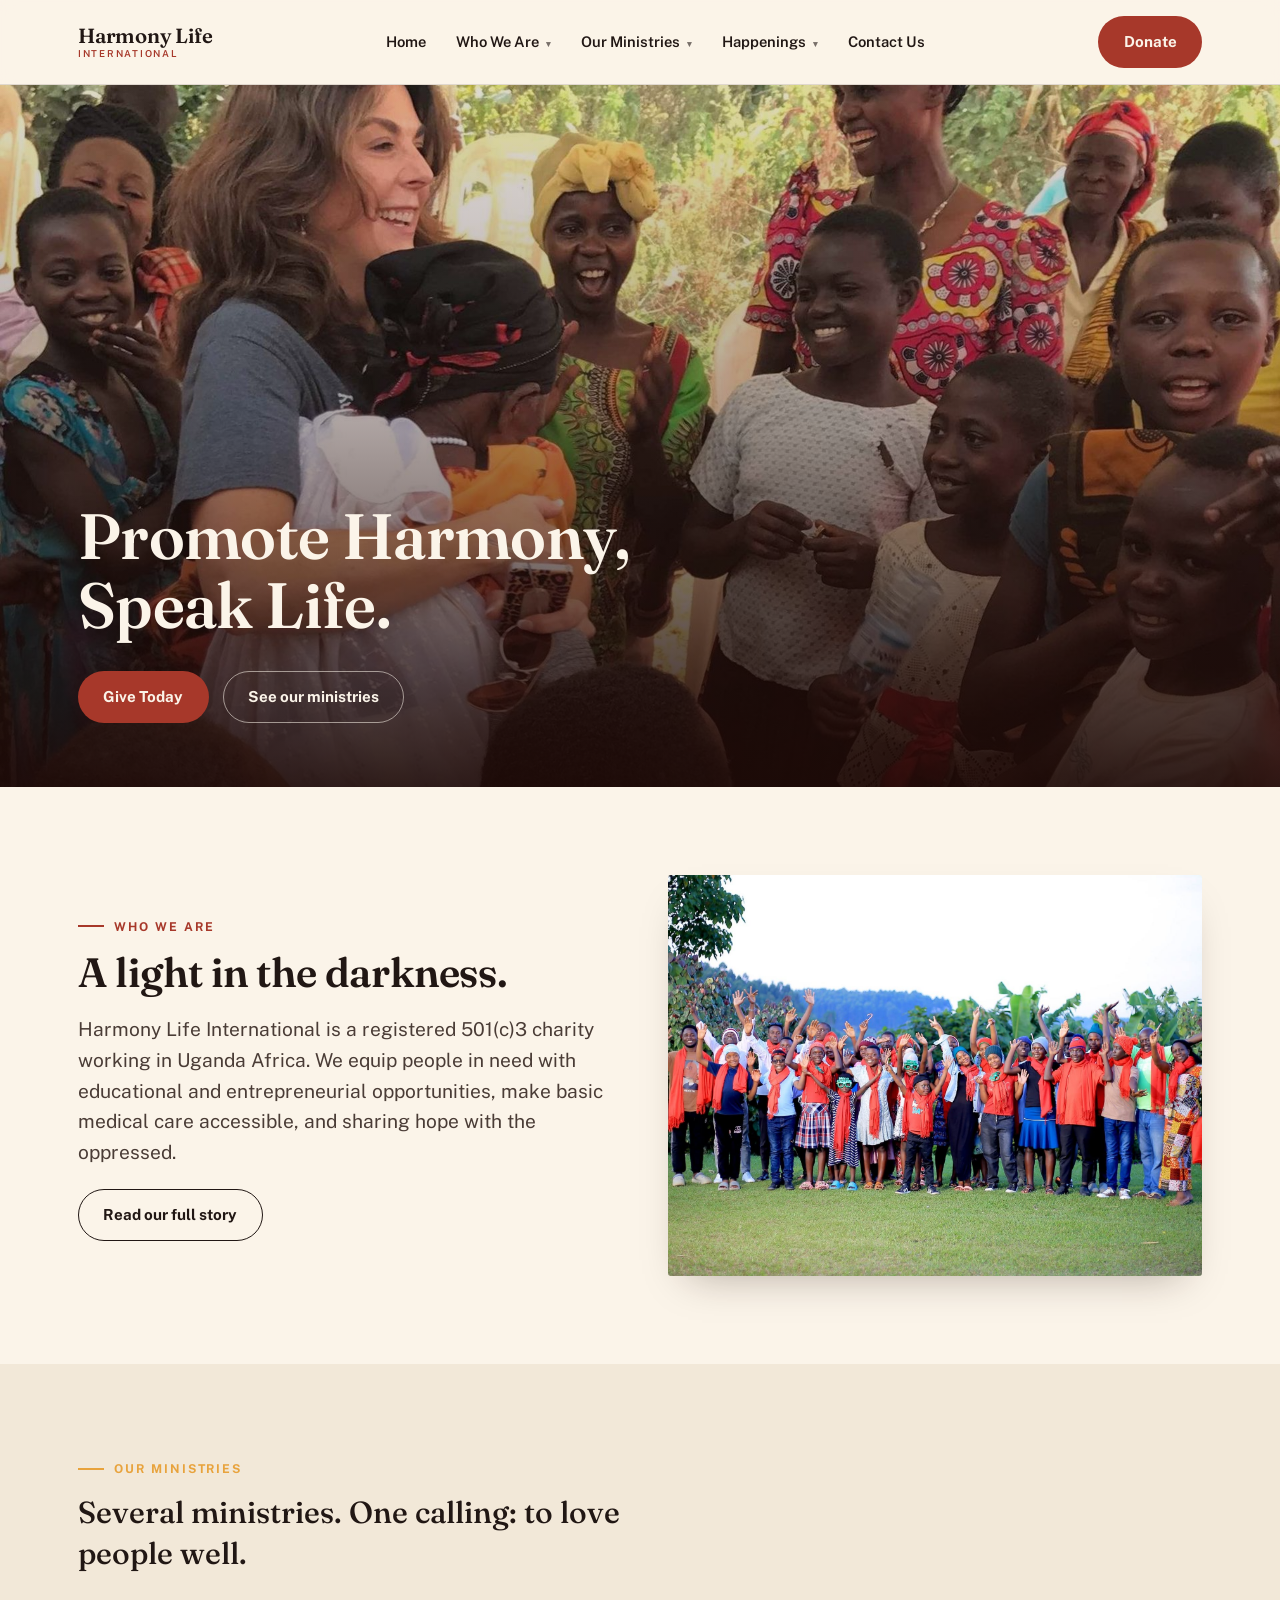
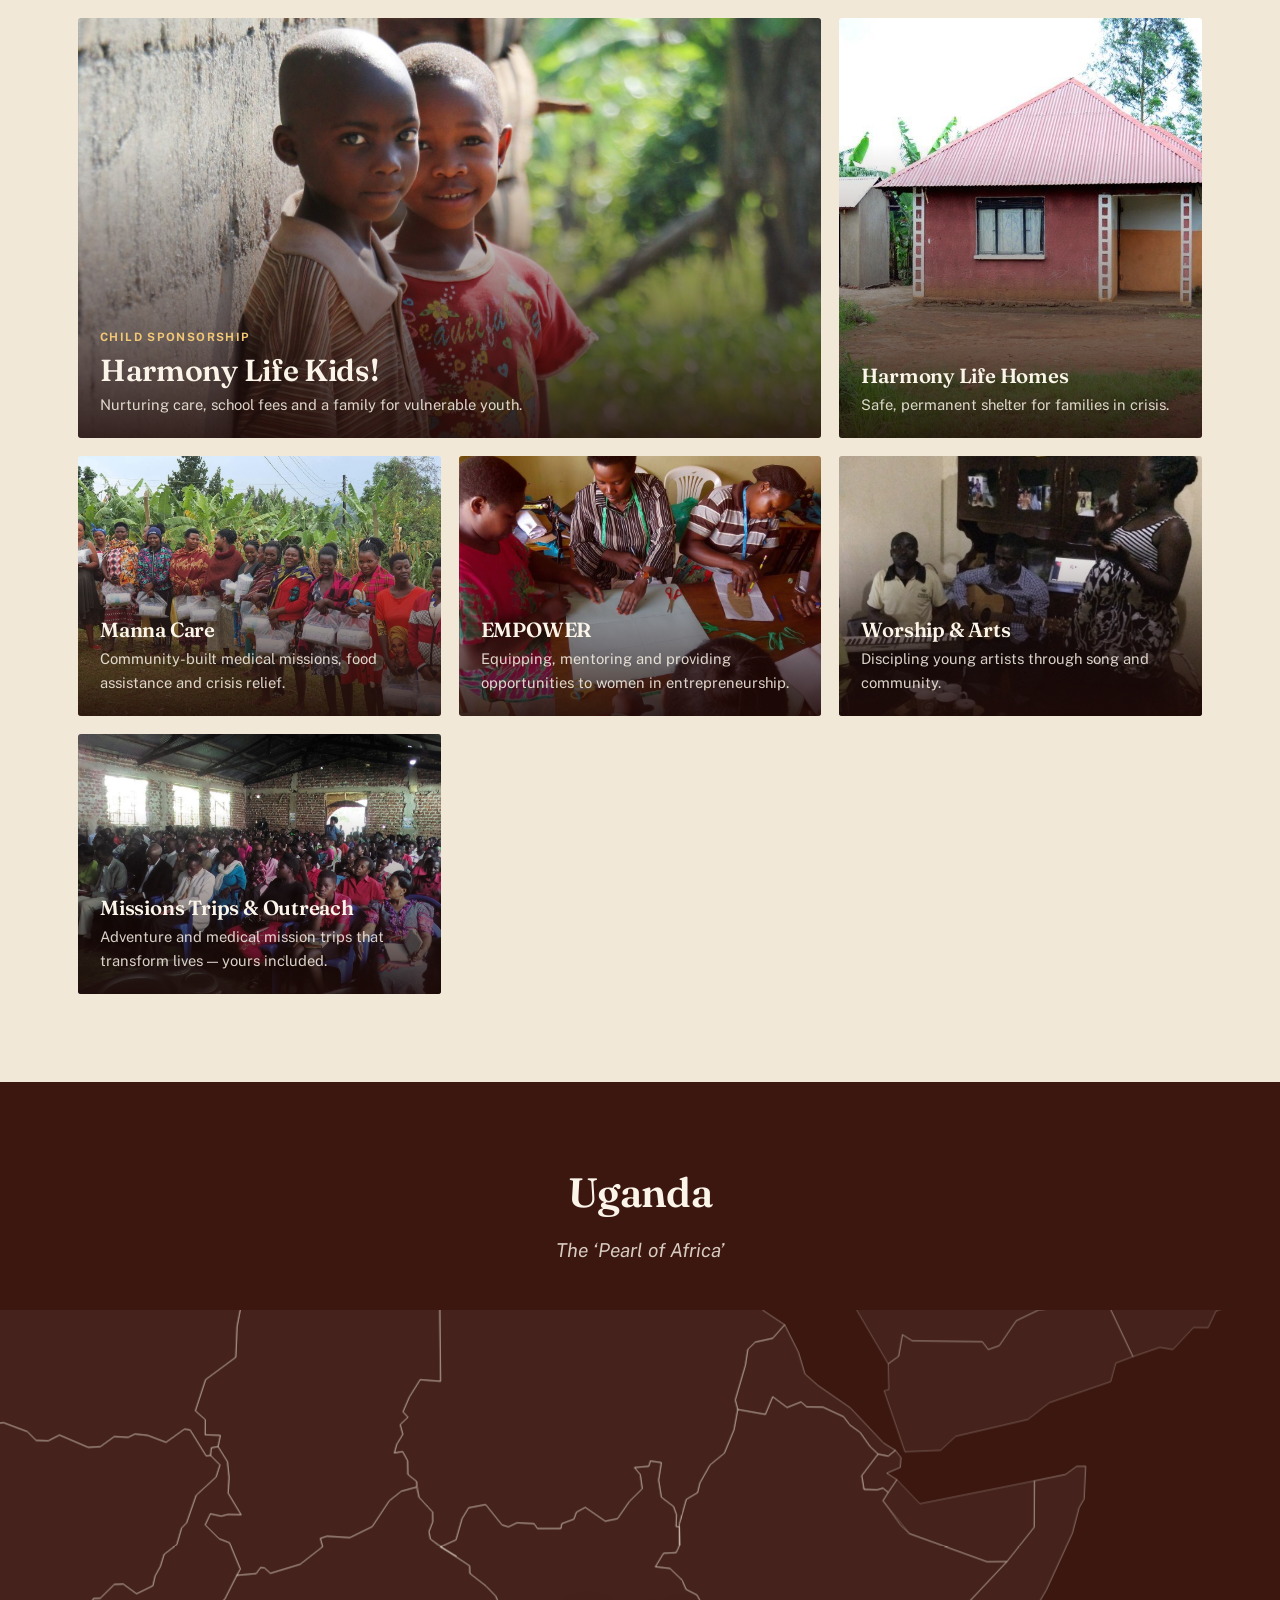
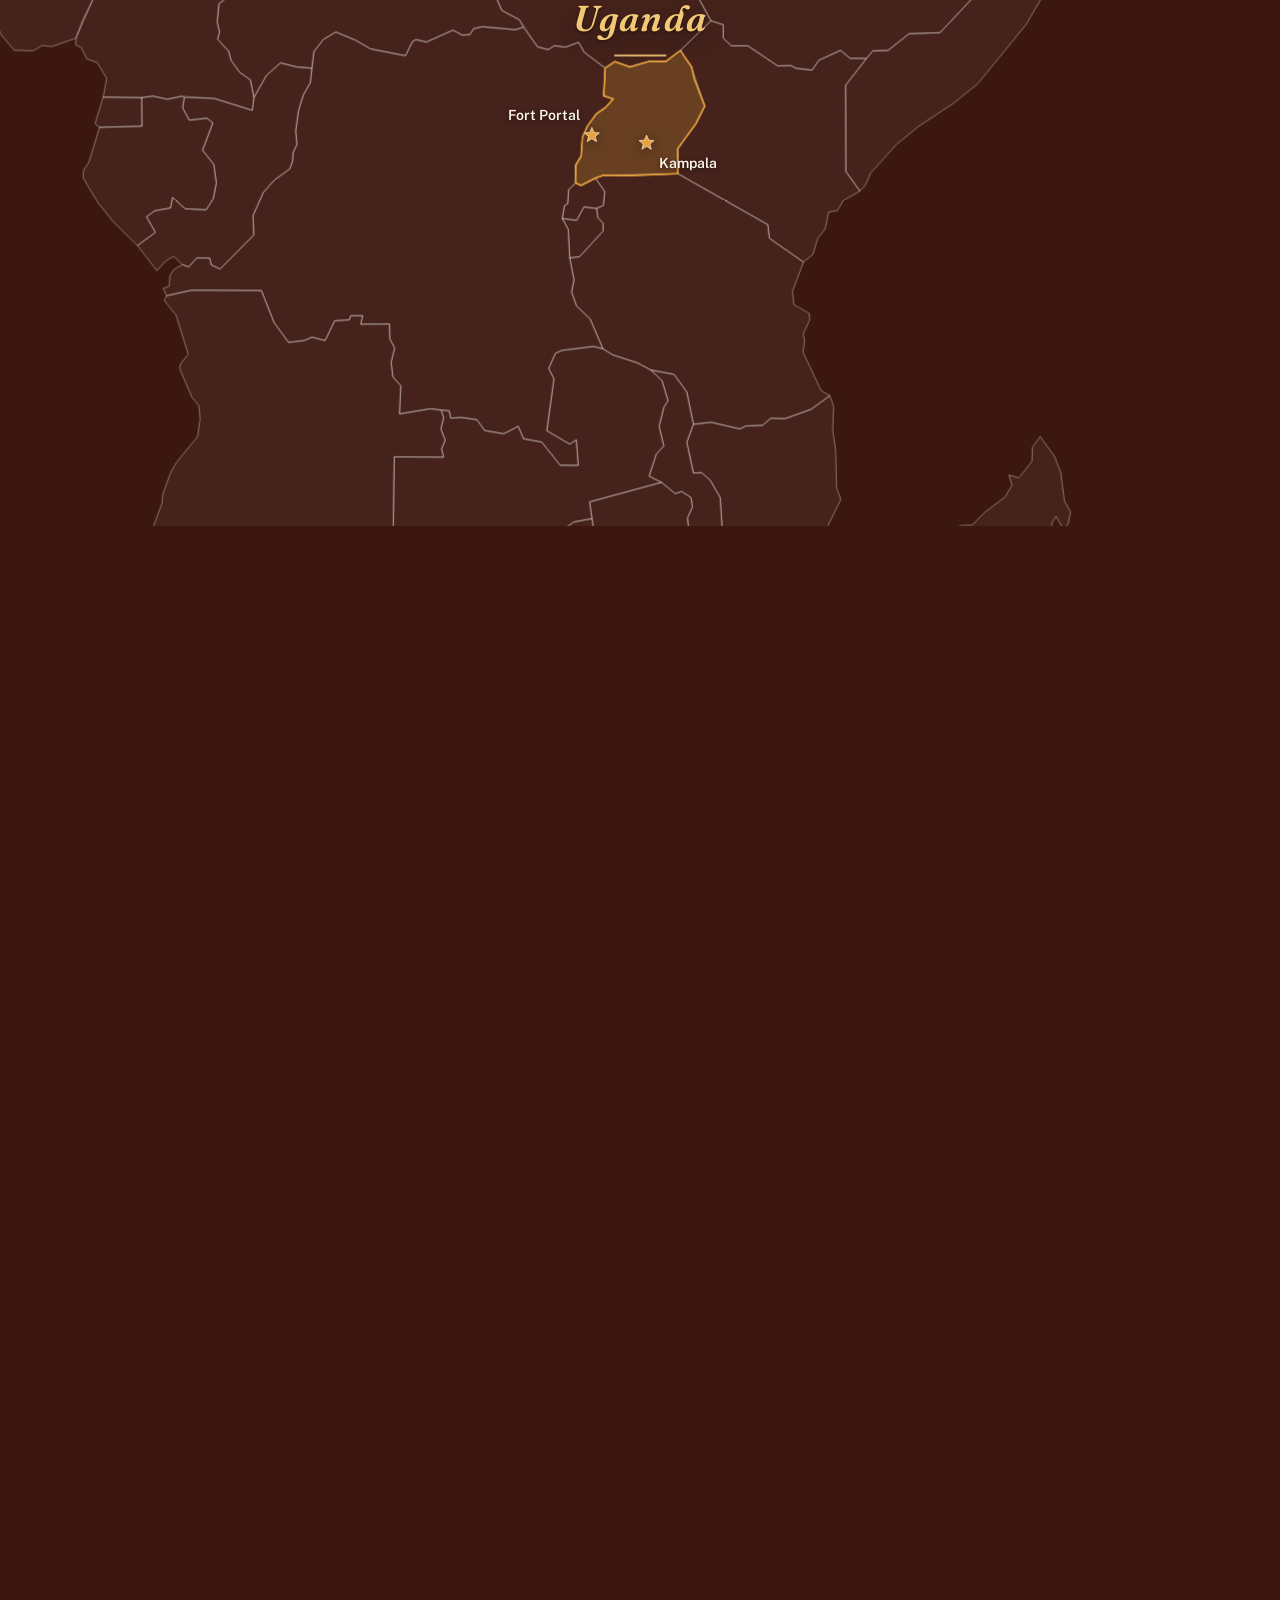
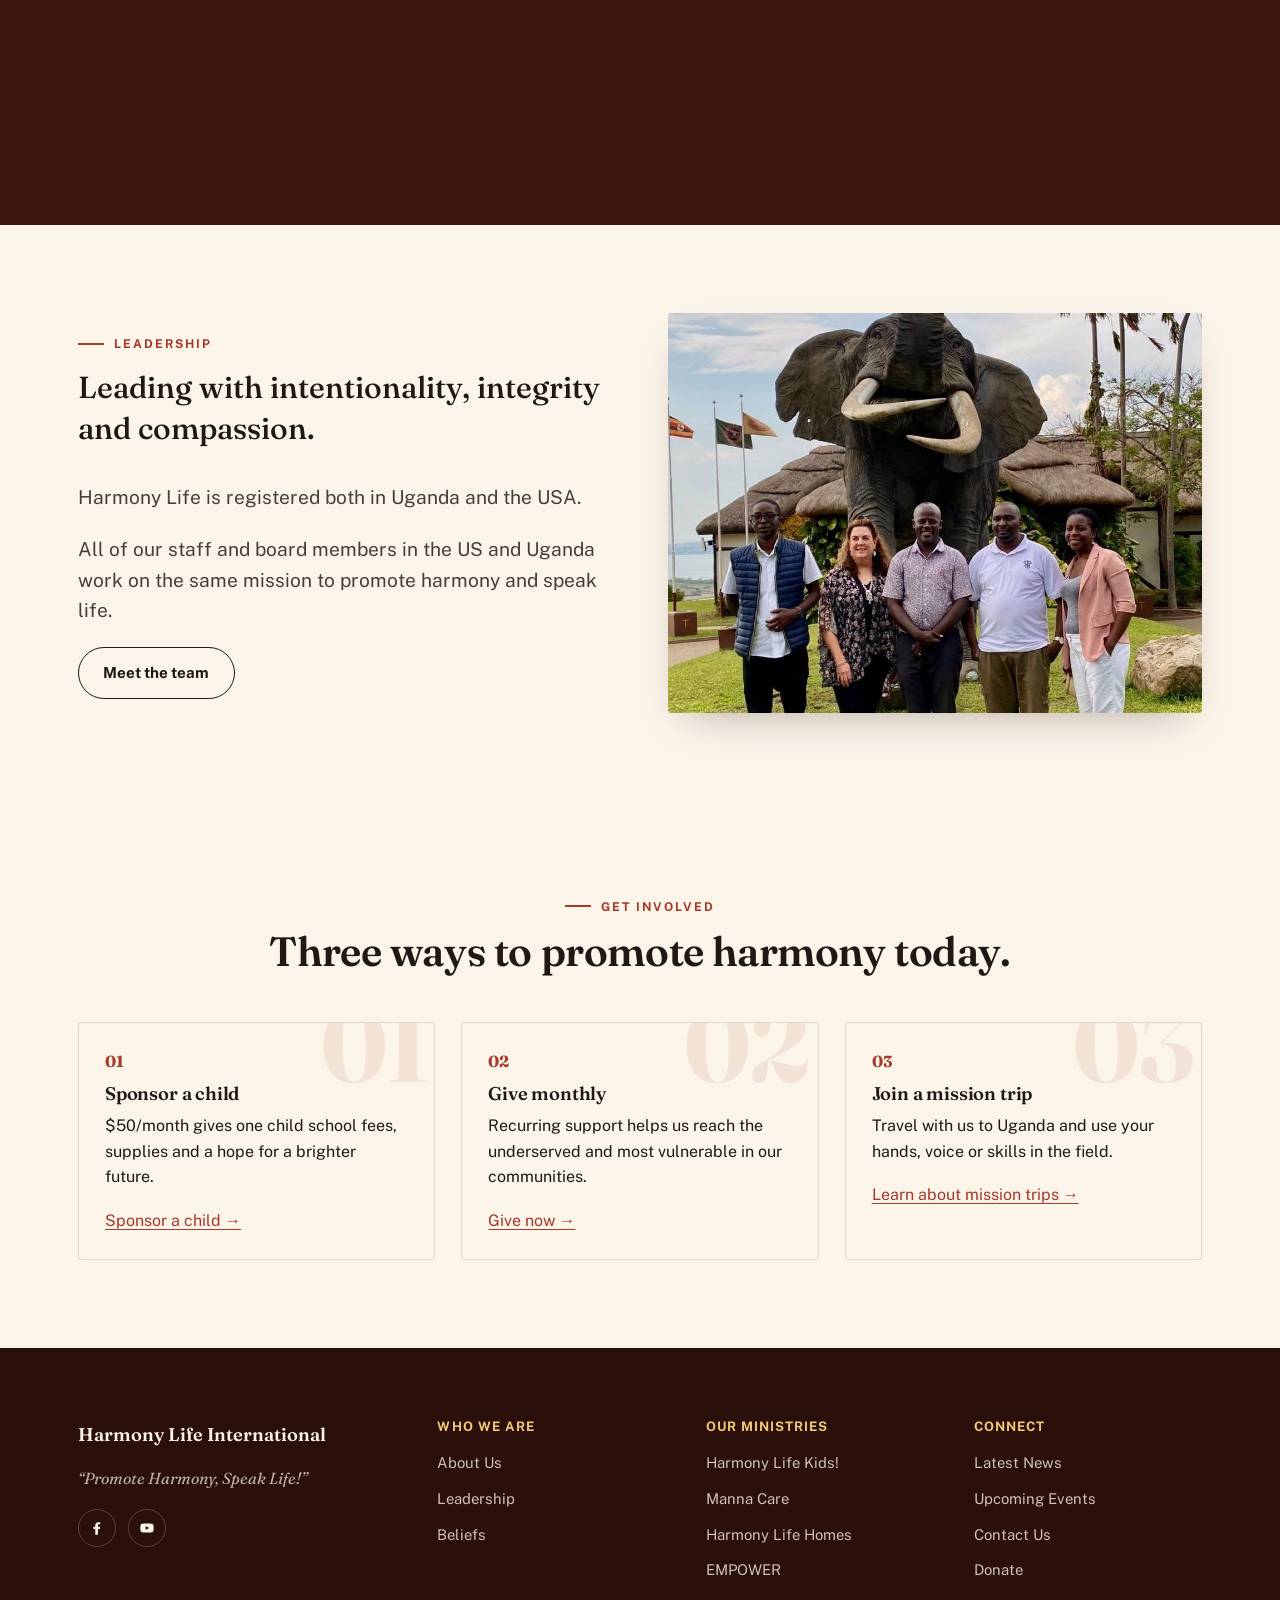
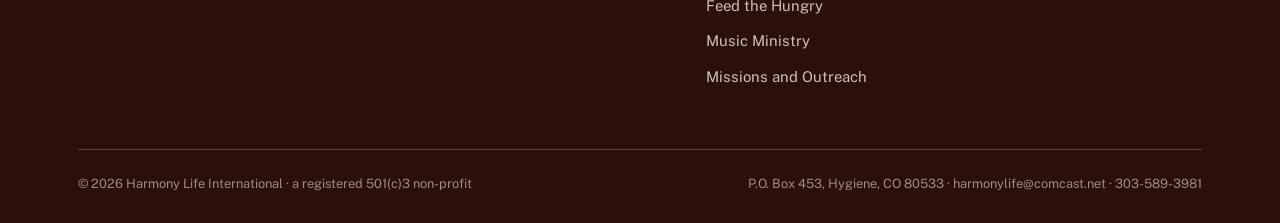
==== index.html @ e3e69a45 "site" ====
<!doctype html>
<html lang="en">
<head>
<meta charset="utf-8">
<meta name="viewport" content="width=device-width, initial-scale=1">
<title>Home | Harmony Life International</title>
<meta name="description" content="Harmony Life International is a 501(c)3 non-profit bringing hope, healing and transformation to families in Fort Portal and Kampala, Uganda."><link rel="preconnect" href="https://fonts.googleapis.com">
<link rel="preconnect" href="https://fonts.gstatic.com" crossorigin>
<link href="https://fonts.googleapis.com/css2?family=Fraunces:ital,opsz,wght@0,9..144,500;0,9..144,600;1,9..144,500&family=Public+Sans:wght@400;500;600;700&display=swap" rel="stylesheet">
<link rel="stylesheet" href="css/style.css?v=12">
</head>
<body>
<header class="site-header">
  <div class="wrap">
    <a href="index.html" class="brand">
      <span class="brand-word">Harmony Life<small>International</small></span>
    </a>
    <nav class="main-nav" aria-label="Primary">
      <ul>
        <li><a href="index.html" class="top-link">Home</a></li>
        <li><a href="#" class="top-link">Who We Are <span class="caret">&#9662;</span></a>
        <ul class="dropdown"><li><a href="about.html">About Us</a></li><li><a href="leadership.html">Leadership</a></li><li><a href="beliefs.html">Beliefs</a></li></ul></li><li><a href="#" class="top-link">Our Ministries <span class="caret">&#9662;</span></a>
        <ul class="dropdown"><li><a href="kids.html">Harmony Life Kids!</a></li><li><a href="manna-care.html">Manna Care</a></li><li><a href="homes.html">Harmony Life Homes</a></li><li><a href="empower.html">EMPOWER</a></li><li><a href="feed-the-hungry.html">Feed the Hungry</a></li><li><a href="music-ministry.html">Music Ministry</a></li><li><a href="missions-outreach.html">Missions and Outreach</a></li></ul></li><li><a href="#" class="top-link">Happenings <span class="caret">&#9662;</span></a>
        <ul class="dropdown"><li><a href="news.html">Latest News</a></li><li><a href="events.html">Upcoming Events</a></li></ul></li>
        <li><a href="contact.html" class="top-link">Contact Us</a></li>
      </ul>
    </nav>
    <div class="header-cta">
      <a href="https://www.eservicepayments.com/cgi-bin/Vanco_ver3.vps?appver3=[base64]&ver=3" class="btn btn-primary" target="_blank" rel="noopener">Donate</a>
      <button class="nav-toggle" aria-label="Open menu" aria-expanded="false">
        <svg viewBox="0 0 24 24" fill="none" stroke="currentColor" stroke-width="2"><path d="M3 6h18M3 12h18M3 18h18"/></svg>
      </button>
    </div>
  </div>
</header>
<nav class="mobile-nav" aria-label="Mobile">
  <ul><li><a href="index.html">Home</a></li><li><button class="group-toggle" aria-expanded="false">Who We Are <span class="caret">&#9662;</span></button>
        <ul class="sub-list"><li><a href="about.html">About Us</a></li><li><a href="leadership.html">Leadership</a></li><li><a href="beliefs.html">Beliefs</a></li></ul></li><li><button class="group-toggle" aria-expanded="false">Our Ministries <span class="caret">&#9662;</span></button>
        <ul class="sub-list"><li><a href="kids.html">Harmony Life Kids!</a></li><li><a href="manna-care.html">Manna Care</a></li><li><a href="homes.html">Harmony Life Homes</a></li><li><a href="empower.html">EMPOWER</a></li><li><a href="feed-the-hungry.html">Feed the Hungry</a></li><li><a href="music-ministry.html">Music Ministry</a></li><li><a href="missions-outreach.html">Missions and Outreach</a></li></ul></li><li><button class="group-toggle" aria-expanded="false">Happenings <span class="caret">&#9662;</span></button>
        <ul class="sub-list"><li><a href="news.html">Latest News</a></li><li><a href="events.html">Upcoming Events</a></li></ul></li><li><a href="contact.html">Contact Us</a></li></ul>
  <div class="cta-row"><a href="https://www.eservicepayments.com/cgi-bin/Vanco_ver3.vps?appver3=[base64]&ver=3" class="btn btn-primary" target="_blank" rel="noopener" style="width:100%;justify-content:center;">Donate Now</a></div>
</nav>
<section class="hero" style="background-image:url('images/hero-home.jpg')">
  <div class="hero-inner">
    <div class="wrap">
      <h1 class="h-display">Promote Harmony,<br>Speak Life.</h1>
      <div class="hero-actions"><a href="https://www.eservicepayments.com/cgi-bin/Vanco_ver3.vps?appver3=[base64]&ver=3" class="btn btn-primary" target="_blank" rel="noopener">Give Today</a><a href="#ministries" class="btn btn-ghost-light">See our ministries</a></div>
    </div>
  </div>
</section>
<section class="on-light">
  <div class="wrap">
    <div class="split">
      <div>
        <p class="eyebrow">Who we are</p>
        <h2 class="h-section">A light in the darkness.</h2>
        <p class="lede">Harmony Life International is a registered 501(c)3 charity working in Uganda Africa. We equip people in need with educational and entrepreneurial opportunities, make basic medical care accessible, and sharing hope with the oppressed.</p>
        <a href="about.html" class="btn btn-ghost-dark">Read our full story</a>
      </div>
      <div class="split-media short thin-mobile"><img src="images/kids-christmas-group.jpg" alt="Sponsored kids and staff celebrating together" loading="lazy"></div>
    </div>
  </div>
</section>

<section class="bg-dim" id="ministries">
  <div class="wrap">
    <div class="section-head">
      <p class="eyebrow">Our Ministries</p>
      <p class="statement">Several ministries. One calling: to love people well.</p>
    </div>
    <div class="ministries-grid">
      <a class="m-card m-feature" style="background-image:url('images/kids-hero.jpg')" href="kids.html">
        <div class="m-card-body"><span class="tag">Child Sponsorship</span><h3>Harmony Life Kids!</h3><p>Nurturing care, school fees and a family for vulnerable youth.</p></div>
      </a>
      <a class="m-card" style="background-image:url('images/homes-finished-3.jpg')" href="homes.html">
        <div class="m-card-body"><h3>Harmony Life Homes</h3><p>Safe, permanent shelter for families in crisis.</p></div>
      </a>
      <a class="m-card" style="background-image:url('images/manna-mama-kits.jpg')" href="manna-care.html">
        <div class="m-card-body"><h3>Manna Care</h3><p>Community-built medical missions, food assistance and crisis relief.</p></div>
      </a>
      <a class="m-card" style="background-image:url('images/empower-hero.jpg')" href="empower.html">
        <div class="m-card-body"><h3>EMPOWER</h3><p>Equipping, mentoring and providing opportunities to women in entrepreneurship.</p></div>
      </a>
      <a class="m-card" style="background-image:url('images/music-hero.jpg')" href="music-ministry.html">
        <div class="m-card-body"><h3>Worship &amp; Arts</h3><p>Discipling young artists through song and community.</p></div>
      </a>
      <a class="m-card" style="background-image:url('images/missions-crowd.jpg')" href="missions-outreach.html">
        <div class="m-card-body"><h3>Missions Trips &amp; Outreach</h3><p>Adventure and medical mission trips that transform lives &mdash; yours included.</p></div>
      </a>
    </div>
  </div>
</section>

<section class="bg-clay map-section">
  <div class="wrap">
    <div class="section-head center" style="margin-left:auto;margin-right:auto;">
      <h2 class="h-section center">Uganda</h2>
      <p class="lede center" style="margin:0 auto;font-style:italic;">The &lsquo;Pearl of Africa&rsquo;</p>
    </div>
  </div>
  <div class="map-scrub">
    <div class="map-sticky">
      <div class="map-stage">
  <svg class="map-svg" id="worldMapSvg" viewBox="-20.0 -11.754999999999995 1040.0 415.17" preserveAspectRatio="xMidYMid meet" aria-hidden="true">
    <g class="countries"><path class="country" vector-effect="non-scaling-stroke" fill-rule="evenodd" d="M 1000.00,275.19 L 1000.00,276.54 L 996.46,277.81 L 996.10,276.78 L 1000.00,275.19 Z M 993.53,278.84 L 995.48,278.72 L 996.44,279.52 L 995.98,280.97 L 992.73,281.01 L 992.46,279.79 L 993.53,278.84 Z M 0.57,275.06 L 0.23,276.39 L 0.00,276.54 L 0.00,275.19 L 0.57,275.06 Z"/><path class="country country-africa" vector-effect="non-scaling-stroke" fill-rule="evenodd" d="M 594.18,233.19 L 604.72,239.16 L 604.91,240.77 L 608.90,243.55 L 607.61,246.97 L 607.78,248.54 L 609.56,249.56 L 609.64,250.28 L 608.87,251.96 L 609.03,252.80 L 608.85,254.13 L 610.97,258.61 L 611.99,259.21 L 609.78,260.82 L 606.74,261.90 L 605.08,261.86 L 604.09,262.69 L 602.15,262.76 L 601.43,263.11 L 598.09,262.33 L 596.00,262.56 L 595.22,258.78 L 593.72,256.71 L 591.00,256.20 L 589.42,255.36 L 586.55,254.43 L 585.39,253.72 L 583.89,250.22 L 582.28,248.67 L 581.72,247.06 L 582.00,245.61 L 581.50,243.06 L 582.65,242.92 L 585.42,239.89 L 585.40,238.98 L 584.80,238.35 L 584.64,237.26 L 585.44,236.91 L 585.60,235.27 L 584.50,233.71 L 585.47,233.37 L 594.18,233.19 Z"/><path class="country country-africa" vector-effect="non-scaling-stroke" fill-rule="evenodd" d="M 475.93,153.73 L 475.87,158.66 L 466.75,158.52 L 466.84,165.63 L 464.24,165.88 L 463.56,167.30 L 464.09,171.31 L 453.21,171.30 L 452.60,172.22 L 452.72,171.05 L 459.03,170.83 L 459.36,169.83 L 460.50,168.58 L 461.41,164.75 L 465.28,161.75 L 466.58,158.25 L 467.45,158.04 L 468.35,155.88 L 470.69,155.58 L 471.70,155.94 L 472.96,155.94 L 473.85,155.31 L 475.57,155.22 L 475.51,153.73 L 475.93,153.73 Z"/><path class="country" vector-effect="non-scaling-stroke" fill-rule="evenodd" d="M 158.78,94.44 L 151.04,90.51 L 146.01,89.36 L 144.46,86.90 L 144.86,85.20 L 141.31,84.01 L 140.82,81.77 L 137.46,79.76 L 137.40,78.33 L 138.94,76.99 L 138.87,75.23 L 134.14,73.47 L 129.57,68.30 L 123.68,64.48 L 118.19,66.93 L 113.78,63.89 L 108.34,63.04 L 108.37,36.91 L 120.82,39.17 L 126.63,37.15 L 130.75,37.49 L 139.46,35.57 L 141.37,36.72 L 143.44,36.08 L 144.06,34.77 L 150.68,37.55 L 154.38,35.67 L 154.75,37.78 L 159.21,36.51 L 162.58,36.67 L 173.33,38.86 L 179.87,39.15 L 183.62,40.56 L 179.71,41.94 L 184.73,42.53 L 194.59,41.72 L 197.55,43.38 L 200.58,41.98 L 197.74,40.80 L 199.54,39.85 L 205.14,39.44 L 210.17,41.62 L 213.27,41.40 L 218.18,42.65 L 226.55,42.27 L 226.23,40.54 L 228.70,40.06 L 233.00,41.00 L 232.98,43.63 L 234.75,41.41 L 236.99,41.49 L 238.24,38.70 L 232.02,35.86 L 232.25,32.79 L 235.53,30.78 L 242.01,32.45 L 245.78,35.58 L 243.31,36.94 L 248.48,37.51 L 248.47,40.35 L 252.18,38.17 L 255.50,39.96 L 254.67,42.02 L 257.36,43.89 L 262.29,39.49 L 262.44,36.44 L 270.49,37.06 L 274.22,38.44 L 274.39,39.82 L 272.32,41.30 L 274.28,42.79 L 273.93,44.14 L 268.49,46.08 L 264.62,46.51 L 261.75,45.67 L 257.44,50.62 L 254.21,52.50 L 250.24,52.69 L 248.04,53.86 L 247.86,55.67 L 244.63,56.01 L 238.22,61.39 L 237.14,63.58 L 236.99,66.81 L 241.07,67.27 L 243.62,71.98 L 247.51,71.43 L 252.67,72.63 L 263.86,76.94 L 271.46,77.37 L 271.01,79.77 L 271.87,82.56 L 273.89,85.67 L 278.02,88.31 L 280.16,87.41 L 281.66,84.55 L 280.21,80.16 L 278.25,78.70 L 282.70,77.40 L 285.85,75.45 L 287.39,73.52 L 287.16,71.66 L 285.27,69.30 L 281.90,67.21 L 285.18,64.30 L 283.04,57.45 L 284.97,56.80 L 292.59,57.83 L 294.89,57.10 L 300.90,59.65 L 301.74,60.73 L 306.69,60.94 L 307.53,66.79 L 310.07,67.22 L 312.08,68.86 L 316.11,67.31 L 320.60,62.96 L 329.45,72.31 L 328.34,74.06 L 334.53,77.21 L 340.74,78.82 L 341.84,81.17 L 344.01,81.53 L 345.12,82.58 L 345.32,85.70 L 341.31,87.72 L 336.74,88.71 L 333.24,90.99 L 315.56,91.03 L 313.23,93.02 L 309.69,94.25 L 302.49,100.50 L 304.85,100.04 L 309.31,96.39 L 315.13,94.07 L 319.29,93.80 L 321.75,95.16 L 319.12,97.03 L 320.91,102.12 L 324.52,103.50 L 329.11,103.10 L 331.89,99.98 L 332.09,101.99 L 333.88,103.00 L 330.44,104.82 L 321.54,107.60 L 318.43,109.60 L 316.32,109.39 L 316.22,107.04 L 321.04,104.74 L 313.51,105.17 L 311.69,103.60 L 311.69,99.82 L 307.67,98.76 L 305.56,100.85 L 303.72,104.28 L 301.37,105.53 L 292.04,105.55 L 286.61,109.36 L 281.33,109.37 L 280.08,109.82 L 280.72,111.49 L 271.00,114.79 L 269.05,113.96 L 271.84,109.52 L 270.69,104.59 L 267.80,103.29 L 268.14,102.79 L 266.27,101.35 L 264.99,101.56 L 264.23,100.28 L 254.51,96.38 L 252.02,97.17 L 245.44,96.83 L 237.97,95.36 L 236.62,93.36 L 235.68,93.38 L 235.67,94.44 L 158.78,94.44 Z M 275.70,30.38 L 283.82,28.47 L 293.81,31.20 L 294.17,32.41 L 299.33,31.79 L 302.22,33.56 L 308.93,34.65 L 311.35,35.77 L 313.97,38.37 L 308.87,39.67 L 319.83,42.09 L 323.82,44.64 L 328.19,44.83 L 327.32,46.78 L 322.45,50.00 L 314.66,46.14 L 311.07,46.49 L 310.72,48.08 L 318.56,51.71 L 320.36,54.46 L 319.41,56.46 L 308.94,53.48 L 315.75,57.56 L 316.21,58.53 L 308.67,57.42 L 302.71,55.80 L 299.35,54.45 L 300.32,53.67 L 292.13,50.89 L 292.17,51.70 L 284.14,52.14 L 281.79,51.19 L 283.62,49.14 L 294.56,48.74 L 293.63,47.75 L 294.60,46.36 L 298.19,43.65 L 296.36,41.47 L 286.47,39.18 L 288.25,38.48 L 285.31,36.75 L 280.67,35.65 L 279.19,36.47 L 274.15,36.82 L 253.66,34.97 L 251.35,33.99 L 254.26,32.73 L 250.31,32.72 L 249.43,29.90 L 251.57,27.42 L 254.42,26.28 L 261.59,25.54 L 259.55,27.34 L 261.74,29.07 L 264.31,26.83 L 271.35,25.69 L 276.11,28.57 L 275.70,30.38 Z M 204.10,27.57 L 207.22,28.69 L 209.82,33.35 L 219.50,36.04 L 219.20,37.27 L 214.64,37.49 L 216.41,38.56 L 215.47,39.58 L 205.67,38.39 L 185.24,40.18 L 183.74,38.87 L 177.48,38.42 L 174.06,36.22 L 187.73,35.09 L 172.49,34.61 L 171.02,33.59 L 177.46,32.47 L 168.33,31.78 L 172.59,28.59 L 180.03,26.90 L 182.87,27.44 L 181.48,28.74 L 187.66,27.90 L 191.53,29.30 L 194.67,27.89 L 197.20,28.80 L 199.48,31.53 L 200.87,30.37 L 198.90,27.53 L 204.10,27.57 Z M 245.59,3.07 L 258.42,2.00 L 262.50,0.97 L 268.94,1.89 L 271.06,0.39 L 279.70,-0.36 L 297.69,-0.65 L 317.15,-0.08 L 328.19,1.03 L 328.07,1.77 L 312.06,4.16 L 318.11,4.15 L 307.03,6.62 L 302.28,8.89 L 286.37,10.21 L 290.20,10.56 L 288.28,11.06 L 290.57,12.43 L 278.45,16.08 L 278.83,16.71 L 283.58,16.61 L 283.64,17.28 L 276.22,18.95 L 268.96,18.18 L 251.41,18.13 L 251.07,16.80 L 256.20,16.17 L 254.83,14.17 L 263.95,15.17 L 260.17,13.39 L 255.66,12.86 L 257.91,11.78 L 262.84,11.12 L 263.63,10.15 L 259.70,9.07 L 258.52,7.63 L 268.31,8.06 L 272.64,7.04 L 256.67,6.90 L 251.76,5.96 L 246.20,4.02 L 245.59,3.07 Z"/><path class="country" vector-effect="non-scaling-stroke" fill-rule="evenodd" d="M 158.78,94.44 L 235.67,94.44 L 235.68,93.38 L 236.62,93.36 L 237.97,95.36 L 245.44,96.83 L 252.02,97.17 L 254.51,96.38 L 264.23,100.28 L 264.99,101.56 L 266.27,101.35 L 268.14,102.79 L 267.80,103.29 L 270.69,104.59 L 271.84,109.52 L 269.11,113.67 L 270.31,114.79 L 280.72,111.49 L 280.08,109.82 L 281.33,109.37 L 286.61,109.36 L 292.04,105.55 L 301.37,105.53 L 303.72,104.28 L 305.56,100.85 L 307.67,98.76 L 311.69,99.82 L 311.69,103.60 L 313.99,106.08 L 305.23,109.21 L 303.29,111.49 L 303.26,112.96 L 304.18,114.43 L 305.33,114.50 L 305.04,113.49 L 305.88,114.10 L 305.65,114.90 L 295.25,116.86 L 299.33,116.33 L 300.15,116.86 L 294.58,117.36 L 293.73,118.13 L 294.55,118.26 L 293.95,120.25 L 291.93,122.39 L 290.20,120.84 L 291.51,123.88 L 289.05,127.18 L 289.66,125.17 L 288.24,124.11 L 287.92,121.81 L 287.38,123.01 L 287.97,124.77 L 286.14,124.33 L 288.05,125.23 L 288.17,127.87 L 288.97,128.06 L 289.65,131.80 L 287.88,133.87 L 285.01,134.69 L 280.39,137.52 L 274.07,143.22 L 274.13,147.12 L 277.62,155.89 L 276.72,160.54 L 274.52,160.55 L 273.03,158.69 L 269.85,153.09 L 270.42,151.25 L 267.47,147.40 L 266.39,146.97 L 263.59,148.23 L 260.00,146.11 L 251.13,146.78 L 252.17,149.19 L 251.64,149.56 L 247.55,149.59 L 245.48,148.12 L 243.06,148.47 L 241.04,147.82 L 236.97,148.67 L 230.17,153.25 L 229.50,156.42 L 230.17,158.69 L 229.08,158.78 L 224.94,157.31 L 223.56,154.06 L 219.56,148.94 L 217.60,147.84 L 215.33,147.89 L 213.58,150.08 L 211.28,149.25 L 209.84,148.41 L 208.23,145.43 L 204.15,142.35 L 199.33,142.35 L 199.33,143.49 L 191.60,143.51 L 181.07,140.21 L 181.33,139.66 L 174.65,140.18 L 174.18,138.76 L 170.78,136.03 L 164.94,134.42 L 164.60,132.90 L 161.90,130.11 L 159.69,125.60 L 156.31,122.36 L 155.93,120.09 L 154.45,118.57 L 154.96,113.89 L 154.08,111.76 L 155.84,104.10 L 155.33,100.38 L 153.65,96.71 L 153.98,96.17 L 158.00,97.11 L 159.48,99.73 L 160.17,99.00 L 158.78,94.44 Z M 108.37,36.91 L 108.34,63.04 L 113.78,63.89 L 118.19,66.93 L 123.68,64.48 L 129.57,68.30 L 134.14,73.47 L 138.87,75.23 L 138.94,76.99 L 137.40,78.33 L 133.42,76.40 L 132.64,73.97 L 129.06,71.73 L 127.56,69.10 L 120.48,68.85 L 111.48,65.17 L 103.96,63.65 L 100.11,63.89 L 91.35,61.43 L 88.27,62.02 L 88.84,63.95 L 78.57,66.23 L 78.17,64.60 L 79.42,61.87 L 82.37,61.02 L 81.61,60.32 L 72.17,65.69 L 74.20,67.04 L 71.58,69.04 L 65.81,71.05 L 65.12,72.28 L 60.79,73.71 L 59.91,75.02 L 47.03,78.64 L 41.83,78.97 L 50.54,75.29 L 53.99,74.98 L 59.21,72.18 L 61.88,70.64 L 62.36,68.53 L 63.77,66.89 L 60.57,67.73 L 59.67,67.26 L 58.17,68.27 L 56.36,66.86 L 55.61,67.85 L 54.57,66.47 L 50.09,67.58 L 50.35,64.91 L 48.56,63.92 L 44.95,64.45 L 40.70,62.48 L 40.69,60.91 L 38.55,59.72 L 39.63,58.13 L 42.88,55.15 L 47.04,55.39 L 49.28,54.05 L 51.29,54.29 L 53.41,53.43 L 52.89,52.16 L 51.34,51.66 L 53.40,50.59 L 47.90,51.84 L 45.70,51.22 L 41.78,51.54 L 37.71,50.87 L 33.03,48.14 L 43.13,45.62 L 45.41,45.62 L 45.03,47.01 L 50.90,46.90 L 40.58,41.55 L 36.77,40.67 L 38.32,39.21 L 43.25,39.12 L 46.75,37.86 L 47.42,36.51 L 50.25,35.19 L 58.22,33.63 L 60.78,33.82 L 65.05,32.34 L 69.26,32.92 L 71.27,34.18 L 77.19,33.81 L 77.03,34.44 L 81.28,34.92 L 97.44,36.14 L 101.14,35.69 L 108.37,36.91 Z"/><path class="country" vector-effect="non-scaling-stroke" fill-rule="evenodd" d="M 742.67,93.85 L 740.55,95.70 L 738.25,95.96 L 738.11,98.74 L 736.57,100.00 L 731.06,99.08 L 729.05,104.06 L 722.13,105.78 L 724.63,110.61 L 722.72,111.33 L 722.94,112.92 L 719.84,111.51 L 710.10,111.45 L 706.15,110.28 L 704.57,110.86 L 704.14,112.50 L 699.57,111.54 L 697.74,111.93 L 697.12,113.15 L 691.86,115.60 L 690.65,117.59 L 689.61,117.60 L 688.85,116.29 L 685.32,116.20 L 684.75,113.92 L 683.40,113.90 L 683.61,111.12 L 680.28,109.09 L 672.26,109.71 L 669.61,107.21 L 662.51,103.93 L 655.36,105.57 L 655.47,115.81 L 654.04,115.94 L 652.10,113.77 L 650.22,112.99 L 645.84,114.49 L 646.37,112.66 L 645.84,111.69 L 642.62,110.74 L 639.74,106.64 L 642.44,106.90 L 642.55,104.87 L 647.34,104.84 L 647.34,100.41 L 642.20,99.86 L 636.39,101.67 L 634.98,101.22 L 635.26,99.79 L 633.49,97.93 L 631.43,98.01 L 629.07,96.13 L 630.68,94.02 L 629.87,93.46 L 632.08,90.40 L 634.94,92.01 L 635.28,89.99 L 641.02,86.96 L 645.36,86.89 L 654.77,89.94 L 657.72,88.77 L 662.12,88.71 L 665.67,90.15 L 666.48,89.33 L 670.38,89.45 L 671.08,88.13 L 666.58,86.22 L 669.24,84.87 L 668.72,84.11 L 671.39,83.39 L 669.38,81.49 L 670.66,80.54 L 681.05,79.57 L 691.86,76.71 L 696.85,77.31 L 697.72,80.19 L 700.62,79.51 L 704.19,80.46 L 703.96,81.97 L 706.62,81.81 L 713.59,79.19 L 712.57,80.06 L 716.11,82.21 L 722.32,89.26 L 723.80,87.81 L 727.63,89.41 L 731.62,88.70 L 737.61,92.52 L 741.19,92.15 L 742.67,93.85 Z"/><path class="country" vector-effect="non-scaling-stroke" fill-rule="evenodd" d="M 655.47,115.81 L 655.36,105.57 L 662.51,103.93 L 669.61,107.21 L 672.26,109.71 L 680.28,109.09 L 683.61,111.12 L 683.40,113.90 L 684.75,113.92 L 685.32,116.20 L 688.85,116.29 L 689.61,117.60 L 690.65,117.59 L 691.86,115.60 L 697.12,113.15 L 697.94,113.42 L 695.61,115.22 L 697.66,116.27 L 699.64,115.58 L 702.93,117.04 L 699.37,119.04 L 696.12,118.84 L 696.30,116.78 L 692.58,117.42 L 690.38,120.74 L 688.06,120.61 L 687.34,121.83 L 689.38,122.50 L 689.98,124.56 L 688.42,127.38 L 684.77,126.77 L 684.85,125.07 L 678.25,122.52 L 673.26,119.29 L 671.90,116.43 L 667.96,116.05 L 666.90,115.49 L 666.60,113.27 L 662.86,111.80 L 658.15,114.37 L 658.60,115.77 L 655.47,115.81 Z"/><path class="country" vector-effect="non-scaling-stroke" fill-rule="evenodd" d="M 891.67,237.78 L 901.62,241.28 L 905.08,244.10 L 905.51,245.74 L 910.13,247.45 L 910.81,248.93 L 908.25,249.23 L 908.87,251.08 L 911.35,252.90 L 913.15,255.85 L 914.74,255.75 L 914.63,256.98 L 916.77,257.46 L 915.94,257.98 L 918.89,259.15 L 918.58,259.95 L 910.87,258.70 L 907.13,255.40 L 905.69,252.97 L 902.07,251.75 L 898.02,253.46 L 898.37,255.51 L 896.19,256.46 L 891.76,255.88 L 891.67,237.78 Z M 924.00,240.72 L 925.39,243.06 L 924.52,243.80 L 923.35,241.08 L 918.51,238.17 L 919.28,237.50 L 924.00,240.72 Z M 922.17,245.77 L 915.86,248.10 L 912.00,246.52 L 912.23,245.66 L 916.24,245.85 L 917.05,244.45 L 917.32,245.92 L 918.91,245.71 L 921.24,243.77 L 920.94,242.13 L 922.60,242.08 L 923.11,244.08 L 922.17,245.77 Z M 929.21,244.83 L 933.39,248.72 L 933.00,249.50 L 932.22,249.78 L 931.02,248.71 L 929.21,244.83 Z"/><path class="country" vector-effect="non-scaling-stroke" fill-rule="evenodd" d="M 891.67,237.78 L 891.76,255.88 L 889.29,253.60 L 886.47,253.04 L 885.78,253.84 L 882.26,253.92 L 883.44,251.66 L 885.19,250.89 L 883.13,245.54 L 877.75,243.18 L 875.46,242.95 L 871.29,240.39 L 870.47,241.74 L 869.40,241.98 L 868.76,239.75 L 866.64,238.39 L 871.61,237.44 L 871.38,236.71 L 867.31,236.70 L 866.21,235.05 L 863.73,234.53 L 862.55,233.16 L 867.72,231.58 L 872.18,232.72 L 873.40,238.25 L 876.27,239.91 L 878.59,236.96 L 881.78,235.29 L 884.25,235.29 L 891.67,237.78 Z M 847.14,255.26 L 847.47,256.65 L 845.66,258.72 L 842.94,259.00 L 844.39,256.36 L 847.14,255.26 Z M 827.45,219.06 L 825.87,221.57 L 827.91,224.20 L 827.43,225.48 L 830.55,228.05 L 827.26,228.38 L 826.33,230.27 L 826.45,232.79 L 823.78,234.69 L 822.63,241.70 L 822.22,240.71 L 819.07,241.96 L 817.97,240.27 L 814.60,239.22 L 811.30,240.22 L 810.29,238.87 L 806.18,238.71 L 805.75,234.98 L 804.37,234.21 L 803.03,231.83 L 802.65,229.40 L 802.97,226.83 L 804.62,224.98 L 805.08,226.84 L 806.98,228.41 L 810.55,228.04 L 813.50,226.40 L 816.13,227.17 L 818.39,226.58 L 821.85,218.59 L 827.45,219.06 Z M 855.93,238.45 L 862.42,239.15 L 863.43,241.27 L 861.08,240.13 L 855.27,239.98 L 855.93,238.45 Z M 855.37,224.52 L 855.57,226.03 L 857.21,226.28 L 857.47,227.41 L 857.32,229.84 L 855.89,229.57 L 855.47,231.26 L 856.61,232.72 L 855.83,233.06 L 853.89,227.75 L 855.37,224.52 Z M 841.47,228.12 L 844.66,228.01 L 847.41,225.99 L 847.89,226.61 L 845.66,229.37 L 843.57,229.90 L 840.90,229.36 L 833.84,229.90 L 833.45,232.00 L 835.93,234.47 L 837.43,233.21 L 842.61,232.27 L 842.38,233.55 L 841.17,233.14 L 839.97,234.77 L 837.52,235.85 L 840.15,239.41 L 839.64,240.36 L 842.14,243.57 L 842.12,245.39 L 840.63,246.21 L 839.55,245.23 L 840.89,242.96 L 838.16,244.03 L 837.47,243.26 L 837.83,242.19 L 835.83,240.56 L 836.03,237.85 L 834.18,238.70 L 834.53,245.91 L 832.77,246.31 L 831.57,245.50 L 832.37,242.94 L 831.94,240.26 L 830.77,240.24 L 829.91,238.34 L 832.85,230.13 L 835.79,226.92 L 841.47,228.12 Z M 837.06,254.27 L 838.91,254.06 L 841.40,253.04 L 840.99,254.58 L 836.82,255.37 L 833.12,255.03 L 833.11,254.01 L 835.32,253.44 L 837.06,254.27 Z M 828.50,253.78 L 830.22,253.56 L 830.91,254.74 L 824.28,255.65 L 825.23,254.05 L 826.76,254.03 L 827.50,253.04 L 828.50,253.78 Z M 801.35,248.39 L 801.73,249.38 L 807.05,249.66 L 807.67,248.51 L 812.82,249.85 L 813.83,251.65 L 818.00,252.16 L 821.40,253.81 L 818.23,254.87 L 815.18,253.75 L 800.77,252.13 L 795.71,250.99 L 795.22,249.79 L 792.68,249.59 L 794.59,246.93 L 797.96,247.10 L 801.35,248.39 Z M 789.92,233.57 L 791.36,237.06 L 793.39,237.30 L 794.75,239.06 L 793.94,246.81 L 790.86,246.87 L 784.96,242.28 L 778.17,232.36 L 775.73,230.05 L 773.89,225.49 L 764.95,216.75 L 764.70,215.33 L 770.79,215.98 L 779.56,224.72 L 782.38,224.77 L 784.72,226.67 L 786.32,229.00 L 788.44,230.27 L 787.33,232.53 L 789.92,233.57 Z"/><path class="country" vector-effect="non-scaling-stroke" fill-rule="evenodd" d="M 339.93,314.49 L 337.51,326.20 L 341.04,328.58 L 340.66,330.49 L 342.40,331.70 L 342.25,333.06 L 339.59,336.62 L 335.47,338.11 L 326.84,338.41 L 327.37,343.55 L 325.71,344.52 L 322.86,344.91 L 320.19,343.90 L 319.12,344.62 L 319.50,347.38 L 321.38,348.22 L 322.90,347.34 L 323.73,348.79 L 318.94,351.38 L 317.87,355.66 L 315.25,355.67 L 313.07,357.09 L 312.28,359.17 L 315.01,361.21 L 317.66,361.77 L 316.71,364.26 L 313.43,365.83 L 311.62,369.08 L 307.95,371.48 L 308.85,374.36 L 310.69,375.97 L 300.24,375.03 L 299.08,373.41 L 299.14,371.33 L 297.29,371.50 L 296.31,370.50 L 296.07,367.55 L 298.20,366.33 L 299.08,364.57 L 298.76,363.16 L 301.24,357.11 L 300.95,355.48 L 302.16,354.96 L 301.86,353.91 L 300.57,353.35 L 301.49,352.19 L 300.23,351.13 L 299.59,347.93 L 300.70,347.36 L 300.23,343.98 L 301.63,338.66 L 303.29,337.65 L 302.44,332.38 L 304.54,330.57 L 304.48,328.25 L 306.06,325.54 L 306.07,322.98 L 304.07,317.68 L 305.78,314.82 L 305.52,312.13 L 306.51,309.61 L 310.29,305.28 L 309.46,304.19 L 309.95,298.66 L 312.98,297.29 L 313.59,293.71 L 315.91,291.20 L 319.54,291.88 L 321.17,293.88 L 322.26,291.65 L 325.43,291.76 L 330.98,296.89 L 339.51,300.45 L 339.91,301.68 L 337.17,305.90 L 343.09,307.08 L 345.29,306.63 L 347.81,304.50 L 348.26,302.05 L 349.64,301.52 L 351.03,303.12 L 350.98,305.34 L 346.77,308.01 L 339.93,314.49 Z"/><path class="country" vector-effect="non-scaling-stroke" fill-rule="evenodd" d="M 309.35,376.77 L 309.35,382.97 L 314.00,383.05 L 310.70,385.03 L 302.76,383.48 L 296.43,380.44 L 292.60,377.33 L 302.48,380.76 L 304.81,377.59 L 307.37,376.44 L 309.35,376.77 Z M 306.69,279.39 L 308.43,283.28 L 309.88,284.46 L 309.01,287.15 L 311.59,294.09 L 313.59,293.71 L 313.93,294.41 L 312.98,297.29 L 309.95,298.66 L 309.46,304.19 L 310.29,305.28 L 306.51,309.61 L 305.52,312.13 L 305.78,314.82 L 304.07,317.68 L 306.07,322.98 L 306.06,325.54 L 304.48,328.25 L 304.54,330.57 L 302.44,332.38 L 303.29,337.65 L 301.63,338.66 L 300.23,343.98 L 300.70,347.36 L 299.59,347.93 L 300.23,351.13 L 301.49,352.19 L 300.57,353.35 L 301.86,353.91 L 302.16,354.96 L 300.95,355.48 L 301.24,357.11 L 298.76,363.16 L 299.08,364.57 L 298.20,366.33 L 296.07,367.55 L 296.31,370.50 L 297.29,371.50 L 299.14,371.33 L 299.08,373.41 L 300.24,375.03 L 309.52,375.83 L 307.05,375.81 L 303.21,377.50 L 302.76,380.09 L 301.58,380.16 L 291.81,375.73 L 290.94,373.97 L 291.73,372.34 L 290.33,370.50 L 289.98,365.76 L 291.16,363.09 L 294.09,360.94 L 289.88,360.13 L 292.52,357.68 L 293.47,353.06 L 296.55,354.04 L 298.01,348.29 L 296.14,347.55 L 295.27,351.02 L 293.52,350.62 L 295.34,341.51 L 296.62,339.61 L 295.59,333.77 L 296.76,333.68 L 301.56,320.61 L 300.92,316.45 L 301.75,314.15 L 301.42,310.73 L 303.04,307.33 L 305.30,289.98 L 304.52,281.52 L 306.69,279.39 Z"/><path class="country country-africa" vector-effect="non-scaling-stroke" fill-rule="evenodd" d="M 581.50,243.06 L 582.00,245.61 L 581.72,247.06 L 582.28,248.67 L 583.89,250.22 L 585.39,253.72 L 584.29,253.44 L 580.56,253.91 L 579.82,254.24 L 579.03,256.01 L 579.65,257.24 L 578.81,263.32 L 581.50,264.89 L 582.27,264.39 L 582.50,267.38 L 580.37,267.36 L 578.21,264.65 L 576.08,264.26 L 575.46,262.80 L 573.76,263.68 L 571.53,263.29 L 570.61,262.03 L 568.84,261.77 L 567.54,261.84 L 567.38,260.98 L 565.16,260.74 L 561.54,261.35 L 561.69,258.04 L 560.76,257.01 L 560.56,255.30 L 560.97,253.63 L 560.41,252.56 L 560.36,250.81 L 556.99,250.83 L 557.23,249.83 L 555.81,249.84 L 555.66,250.32 L 553.94,250.43 L 552.82,252.75 L 551.29,252.35 L 550.37,252.74 L 548.54,252.97 L 546.83,250.62 L 545.35,246.88 L 537.15,246.85 L 534.23,247.50 L 533.84,246.64 L 534.55,246.35 L 534.63,245.13 L 535.09,244.42 L 536.10,243.84 L 536.83,244.12 L 537.78,243.06 L 539.29,243.08 L 539.47,243.87 L 540.51,244.36 L 544.46,240.38 L 544.37,238.09 L 545.58,235.39 L 546.85,233.96 L 548.68,232.62 L 549.00,231.74 L 549.07,230.72 L 549.52,229.75 L 549.37,228.18 L 549.72,225.72 L 550.26,223.98 L 551.09,222.50 L 551.51,218.88 L 552.59,217.47 L 554.08,216.58 L 556.36,217.52 L 558.13,218.55 L 562.24,219.36 L 563.07,217.69 L 563.45,217.47 L 564.71,217.75 L 567.81,216.36 L 568.90,216.95 L 569.80,216.87 L 570.22,216.19 L 571.25,215.96 L 575.12,216.31 L 576.04,216.02 L 577.72,218.31 L 578.97,218.65 L 579.71,218.18 L 581.00,218.36 L 582.54,217.78 L 583.20,218.96 L 585.65,220.81 L 585.48,224.06 L 586.59,224.43 L 585.70,225.42 L 584.63,226.16 L 583.57,227.60 L 582.99,228.90 L 582.83,231.13 L 582.19,232.19 L 582.17,234.28 L 581.37,235.06 L 581.26,236.71 L 580.88,236.92 L 580.62,238.44 L 581.32,239.71 L 581.50,243.06 Z"/><path class="country country-africa" vector-effect="non-scaling-stroke" fill-rule="evenodd" d="M 615.51,235.23 L 613.87,232.94 L 613.84,222.82 L 617.02,218.79 L 618.80,218.74 L 621.28,216.78 L 624.90,216.66 L 632.75,208.32 L 635.94,204.30 L 635.97,198.86 L 639.61,198.11 L 640.92,197.16 L 641.98,197.15 L 641.79,201.00 L 641.21,202.00 L 640.42,205.00 L 637.37,211.65 L 634.98,215.72 L 629.35,222.62 L 626.57,224.87 L 622.41,227.63 L 619.82,229.74 L 616.78,233.11 L 616.14,234.57 L 615.51,235.23 Z"/><path class="country country-africa" vector-effect="non-scaling-stroke" fill-rule="evenodd" d="M 608.90,243.55 L 604.91,240.77 L 604.72,239.16 L 594.18,233.19 L 594.15,230.25 L 596.31,227.29 L 597.32,225.26 L 595.78,220.68 L 594.46,218.75 L 598.05,215.26 L 599.49,215.73 L 599.49,217.29 L 600.44,218.20 L 602.38,218.20 L 605.89,220.56 L 607.42,220.51 L 608.03,220.83 L 609.89,221.05 L 610.71,219.89 L 613.25,218.73 L 614.37,219.67 L 616.26,219.67 L 613.84,222.82 L 613.87,232.94 L 615.51,235.23 L 613.57,236.34 L 612.88,237.50 L 611.84,237.70 L 611.45,239.66 L 610.56,240.78 L 610.01,242.63 L 608.90,243.55 Z"/><path class="country country-africa" vector-effect="non-scaling-stroke" fill-rule="evenodd" d="M 568.24,207.70 L 566.13,206.48 L 565.16,205.68 L 564.99,204.82 L 565.44,203.66 L 565.43,202.53 L 563.83,200.79 L 563.55,198.93 L 562.52,198.11 L 562.49,196.50 L 561.91,195.43 L 560.94,195.59 L 561.22,194.57 L 561.93,193.41 L 561.62,192.26 L 562.53,191.41 L 561.95,190.76 L 562.69,189.04 L 563.96,187.00 L 566.35,187.19 L 566.25,175.00 L 569.44,174.99 L 569.44,169.44 L 602.41,169.44 L 603.30,172.17 L 602.69,172.67 L 603.10,175.53 L 604.12,178.85 L 606.69,180.56 L 605.29,182.15 L 603.24,182.60 L 602.37,183.45 L 602.09,185.30 L 600.90,189.38 L 601.19,190.49 L 600.75,192.88 L 599.62,195.62 L 597.95,196.99 L 596.75,199.11 L 596.48,200.25 L 595.16,201.03 L 594.34,203.93 L 594.37,206.43 L 594.34,204.27 L 593.96,204.21 L 594.01,202.83 L 593.67,201.87 L 592.24,200.78 L 591.91,198.77 L 592.24,196.72 L 590.95,196.53 L 590.76,197.15 L 589.09,197.30 L 589.76,198.11 L 590.00,199.78 L 588.47,201.30 L 587.09,203.30 L 585.66,203.59 L 583.32,201.97 L 582.27,202.54 L 581.99,203.35 L 580.56,203.88 L 580.46,204.45 L 577.70,204.45 L 577.32,203.88 L 575.31,203.78 L 574.31,204.26 L 573.55,204.02 L 571.64,201.64 L 569.64,202.02 L 568.87,203.30 L 568.16,205.78 L 566.35,206.61 L 568.24,207.70 Z"/><path class="country country-africa" vector-effect="non-scaling-stroke" fill-rule="evenodd" d="M 566.22,176.17 L 566.35,187.19 L 563.96,187.00 L 562.69,189.04 L 561.95,190.76 L 562.53,191.41 L 561.62,192.26 L 561.93,193.41 L 561.22,194.57 L 560.94,195.59 L 561.91,195.43 L 562.49,196.50 L 562.52,198.11 L 563.55,198.93 L 563.51,199.60 L 561.75,200.08 L 560.34,201.20 L 558.34,204.23 L 555.72,205.52 L 553.04,205.35 L 552.26,205.60 L 552.53,206.58 L 549.90,208.64 L 546.41,209.70 L 545.71,209.07 L 545.25,209.02 L 544.74,209.73 L 542.44,209.94 L 542.88,209.19 L 541.61,206.12 L 540.40,205.65 L 538.76,204.03 L 539.37,202.72 L 540.63,203.00 L 541.41,202.80 L 542.97,202.83 L 541.45,200.30 L 541.56,198.46 L 541.37,196.61 L 540.27,194.84 L 540.54,193.53 L 538.76,193.46 L 538.77,191.68 L 537.61,190.65 L 538.81,186.99 L 542.35,184.37 L 542.50,180.76 L 543.57,175.12 L 544.18,173.92 L 543.02,172.97 L 542.98,172.09 L 541.94,171.37 L 541.25,167.05 L 544.06,165.53 L 566.22,176.17 Z"/><path class="country" vector-effect="non-scaling-stroke" fill-rule="evenodd" d="M 300.80,175.79 L 300.83,178.37 L 300.15,178.84 L 300.81,180.43 L 295.96,179.95 L 294.66,180.47 L 293.17,179.60 L 293.42,178.71 L 298.07,179.32 L 299.07,178.70 L 297.80,177.50 L 297.82,176.43 L 296.07,176.00 L 296.70,175.23 L 300.80,175.79 Z"/><path class="country" vector-effect="non-scaling-stroke" fill-rule="evenodd" d="M 301.67,181.67 L 300.15,178.84 L 300.83,178.37 L 301.15,175.32 L 305.69,175.98 L 306.20,176.96 L 307.72,176.91 L 307.63,177.74 L 310.23,178.86 L 309.20,179.99 L 305.69,179.37 L 304.12,180.04 L 303.70,179.37 L 301.67,181.67 Z"/><path class="country" vector-effect="non-scaling-stroke" fill-rule="evenodd" d="M 636.39,101.67 L 635.13,103.32 L 632.43,103.77 L 629.67,106.64 L 632.20,109.28 L 631.92,111.15 L 634.96,114.42 L 632.82,116.25 L 627.16,113.63 L 626.31,112.49 L 622.03,112.35 L 617.76,110.50 L 610.99,109.90 L 601.88,104.88 L 603.90,104.43 L 606.20,102.11 L 604.65,101.01 L 608.74,99.88 L 608.67,99.27 L 606.18,99.72 L 606.26,98.48 L 610.38,97.50 L 610.82,96.58 L 610.21,95.04 L 611.30,92.77 L 605.59,91.90 L 603.87,90.60 L 601.74,91.04 L 598.21,90.06 L 597.28,88.31 L 595.07,88.18 L 595.53,86.75 L 593.76,85.18 L 588.29,85.83 L 586.96,83.13 L 590.82,82.36 L 588.14,81.13 L 585.44,78.30 L 585.76,76.25 L 581.59,75.92 L 578.27,74.53 L 577.14,71.54 L 575.80,70.90 L 576.99,70.02 L 576.17,67.43 L 578.14,65.83 L 577.73,65.35 L 580.88,63.81 L 577.97,62.49 L 586.50,57.34 L 587.54,55.92 L 583.43,54.02 L 584.57,52.21 L 582.07,50.14 L 583.94,47.76 L 580.71,44.60 L 583.27,42.50 L 579.02,40.65 L 579.42,38.71 L 589.26,36.37 L 593.82,38.05 L 601.43,38.71 L 611.92,41.85 L 614.06,43.17 L 614.24,45.02 L 611.16,46.48 L 606.62,47.22 L 594.22,45.11 L 592.18,45.47 L 596.71,47.50 L 597.07,51.63 L 602.81,53.19 L 603.17,51.85 L 601.50,50.65 L 603.27,49.60 L 609.98,51.33 L 612.32,50.65 L 610.45,48.62 L 616.93,45.90 L 622.08,47.03 L 623.70,45.12 L 621.38,43.47 L 622.74,41.80 L 620.70,40.08 L 628.47,40.97 L 630.06,42.53 L 626.54,42.87 L 626.56,44.42 L 628.75,45.37 L 633.04,44.77 L 633.72,42.99 L 649.22,39.29 L 651.31,39.42 L 648.57,41.11 L 652.02,41.40 L 654.01,40.45 L 659.21,40.37 L 663.34,39.22 L 666.50,40.89 L 669.66,39.05 L 666.75,37.44 L 668.19,36.53 L 676.40,37.37 L 690.31,41.41 L 692.17,39.96 L 689.26,37.90 L 685.92,37.63 L 686.83,36.31 L 685.26,33.25 L 690.39,30.74 L 692.21,28.21 L 694.28,27.67 L 701.63,28.40 L 702.21,29.94 L 699.58,32.20 L 701.31,33.08 L 702.20,35.02 L 701.57,38.83 L 704.63,40.53 L 703.44,42.39 L 698.00,46.33 L 701.18,46.74 L 702.28,45.74 L 705.34,45.03 L 706.07,43.65 L 708.48,42.33 L 706.86,40.75 L 708.16,38.92 L 705.12,38.69 L 704.45,37.15 L 706.67,34.36 L 703.06,32.09 L 708.03,30.22 L 707.39,28.24 L 708.77,28.18 L 710.23,29.72 L 709.14,32.40 L 712.11,32.91 L 710.84,30.91 L 715.49,29.81 L 721.26,29.67 L 726.39,31.25 L 723.92,28.94 L 723.64,25.98 L 741.17,25.18 L 738.92,23.72 L 742.13,21.90 L 758.06,20.07 L 758.98,19.31 L 766.28,19.06 L 768.55,19.68 L 774.78,18.20 L 779.89,18.25 L 780.65,17.05 L 783.31,15.87 L 789.87,14.73 L 794.63,15.63 L 790.85,16.31 L 797.14,16.74 L 797.89,18.11 L 800.43,17.44 L 808.55,17.47 L 817.04,19.87 L 816.35,21.31 L 803.89,24.50 L 811.44,25.59 L 813.94,25.06 L 815.36,26.85 L 821.02,25.69 L 829.93,26.15 L 830.61,27.44 L 842.22,27.86 L 842.38,25.74 L 852.71,26.21 L 857.20,27.67 L 858.48,29.45 L 856.83,30.61 L 860.32,32.80 L 864.69,33.93 L 867.37,31.01 L 871.83,32.26 L 876.56,31.51 L 881.94,32.37 L 883.98,31.59 L 888.53,31.98 L 886.52,29.40 L 890.19,28.20 L 915.28,30.00 L 917.64,31.65 L 924.91,33.77 L 941.66,33.70 L 943.97,34.85 L 943.64,36.88 L 947.06,37.67 L 966.21,37.27 L 971.05,39.74 L 974.49,38.85 L 972.24,37.08 L 973.48,35.84 L 988.12,36.45 L 1000.00,38.99 L 1000.00,50.06 L 996.41,51.29 L 992.81,51.09 L 998.25,55.60 L 998.57,56.75 L 997.86,57.49 L 992.68,56.88 L 982.44,59.30 L 974.16,62.96 L 973.14,64.22 L 969.17,62.30 L 961.93,64.48 L 960.67,63.44 L 957.99,64.63 L 954.28,64.25 L 953.38,66.08 L 950.05,68.77 L 950.15,69.89 L 953.31,70.51 L 952.94,74.56 L 950.36,74.66 L 949.17,76.98 L 950.33,78.18 L 945.47,79.60 L 944.50,82.77 L 940.36,83.45 L 939.53,86.27 L 935.53,88.86 L 931.76,76.72 L 933.10,72.87 L 935.44,71.21 L 935.58,69.91 L 939.90,69.29 L 949.64,62.94 L 954.64,60.72 L 956.87,56.80 L 953.50,57.04 L 951.83,59.33 L 944.78,62.38 L 942.51,58.96 L 935.34,59.90 L 928.38,64.56 L 930.68,66.26 L 920.18,67.28 L 920.38,65.27 L 916.07,64.85 L 912.62,66.21 L 904.13,65.73 L 894.99,66.56 L 875.35,78.53 L 879.73,78.88 L 881.09,80.62 L 883.79,81.24 L 885.57,79.85 L 888.62,80.03 L 892.63,83.08 L 892.72,85.45 L 890.55,88.22 L 889.06,95.98 L 884.87,100.00 L 883.94,101.92 L 874.64,110.00 L 870.94,111.63 L 869.18,111.67 L 867.44,110.32 L 863.71,112.35 L 863.28,113.28 L 862.87,111.38 L 864.29,111.31 L 864.69,108.02 L 863.96,105.64 L 866.34,104.66 L 869.71,105.16 L 875.07,95.89 L 868.07,97.81 L 863.85,97.81 L 862.73,95.20 L 859.44,93.22 L 854.60,92.33 L 849.85,83.91 L 843.25,82.06 L 836.12,82.63 L 833.83,84.02 L 835.35,84.68 L 835.38,86.21 L 831.33,90.05 L 831.36,91.27 L 827.44,93.03 L 824.11,91.98 L 820.79,92.21 L 817.67,90.98 L 813.60,92.93 L 807.39,94.08 L 801.32,93.66 L 796.91,90.90 L 794.13,90.54 L 787.99,91.42 L 784.04,90.25 L 783.51,88.17 L 774.62,85.98 L 771.74,88.86 L 772.87,90.49 L 770.17,92.43 L 763.38,91.63 L 761.52,90.33 L 756.21,89.44 L 746.68,93.14 L 742.67,93.85 L 741.19,92.15 L 737.61,92.52 L 731.62,88.70 L 727.63,89.41 L 723.80,87.81 L 722.32,89.26 L 716.11,82.21 L 712.57,80.06 L 713.59,79.19 L 706.62,81.81 L 703.96,81.97 L 704.19,80.46 L 700.62,79.51 L 697.72,80.19 L 696.85,77.31 L 691.86,76.71 L 681.05,79.57 L 670.66,80.54 L 669.38,81.49 L 671.39,83.39 L 668.72,84.11 L 669.24,84.87 L 666.58,86.22 L 671.08,88.13 L 670.38,89.45 L 666.48,89.33 L 665.67,90.15 L 662.12,88.71 L 657.72,88.77 L 654.77,89.94 L 645.36,86.89 L 641.02,86.96 L 635.28,89.99 L 634.94,92.01 L 632.08,90.40 L 629.87,93.46 L 630.68,94.02 L 629.07,96.13 L 631.43,98.01 L 633.49,97.93 L 635.26,99.79 L 634.98,101.22 L 636.39,101.67 Z"/><path class="country" vector-effect="non-scaling-stroke" fill-rule="evenodd" d="M 280.61,156.14 L 283.75,156.00 L 283.83,156.72 L 280.81,157.17 L 280.61,156.14 Z M 283.92,155.44 L 286.11,156.69 L 285.63,158.67 L 285.17,156.86 L 283.92,155.44 Z M 282.80,160.53 L 283.64,160.64 L 284.63,164.56 L 283.94,164.69 L 282.20,162.29 L 282.80,160.53 Z"/><path class="country" vector-effect="non-scaling-stroke" fill-rule="evenodd" d="M 330.00,374.58 L 333.33,372.92 L 335.69,373.61 L 337.36,372.50 L 339.58,373.75 L 338.75,374.72 L 335.00,375.56 L 333.75,374.58 L 331.39,375.83 L 330.00,374.58 Z"/><path class="country" vector-effect="non-scaling-stroke" fill-rule="evenodd" d="M 542.06,9.24 L 543.12,8.29 L 547.20,8.19 L 559.84,11.23 L 552.85,12.33 L 551.31,14.37 L 548.87,14.89 L 547.55,17.20 L 544.20,17.30 L 538.23,15.61 L 540.75,14.62 L 536.58,13.82 L 531.17,11.47 L 529.01,9.30 L 536.59,8.30 L 538.11,9.28 L 542.06,9.24 Z M 586.39,37.34 L 579.42,38.71 L 580.60,36.76 L 577.03,35.66 L 572.72,36.60 L 571.36,38.63 L 568.71,39.86 L 562.10,39.33 L 559.01,37.86 L 555.63,38.71 L 555.22,40.54 L 549.98,40.09 L 549.25,41.64 L 546.58,41.63 L 537.65,50.59 L 538.67,51.54 L 537.70,52.64 L 534.94,52.59 L 533.14,55.20 L 533.31,58.89 L 535.09,60.30 L 534.17,63.56 L 530.63,67.07 L 528.77,65.36 L 523.28,68.57 L 519.58,69.23 L 515.74,67.81 L 513.87,58.41 L 516.42,56.63 L 523.76,54.29 L 529.24,51.43 L 541.00,42.19 L 553.29,36.62 L 559.38,35.40 L 563.95,35.55 L 568.18,33.25 L 578.24,32.82 L 586.93,34.85 L 583.35,35.59 L 586.39,37.34 Z M 576.13,8.18 L 572.01,9.67 L 563.96,10.00 L 555.76,9.54 L 555.27,8.77 L 551.28,8.72 L 548.24,7.45 L 556.82,6.67 L 560.86,7.34 L 563.66,6.51 L 576.13,8.18 Z M 568.68,14.29 L 562.47,15.43 L 557.57,14.79 L 559.49,14.07 L 557.81,13.18 L 563.57,12.63 L 564.67,13.67 L 568.68,14.29 Z"/><path class="country" vector-effect="non-scaling-stroke" fill-rule="evenodd" d="M 370.10,1.03 L 379.43,-0.63 L 389.17,-0.50 L 392.72,-1.53 L 424.72,-1.44 L 442.10,0.76 L 436.97,1.83 L 411.39,2.22 L 430.99,3.37 L 436.38,2.52 L 438.69,3.52 L 435.64,5.13 L 456.20,3.02 L 464.53,3.56 L 466.09,4.75 L 453.19,7.36 L 444.32,7.84 L 450.75,7.97 L 445.26,11.80 L 445.35,14.89 L 448.69,16.71 L 439.78,17.70 L 444.91,19.17 L 445.56,21.53 L 442.59,21.79 L 446.19,24.18 L 440.02,24.38 L 443.24,25.51 L 442.33,26.49 L 434.54,26.93 L 438.02,28.81 L 438.06,30.04 L 432.56,28.89 L 431.13,29.64 L 438.52,32.03 L 439.57,34.27 L 434.62,34.80 L 429.05,32.14 L 430.00,34.02 L 426.77,35.48 L 437.92,35.75 L 422.92,40.36 L 411.73,41.33 L 408.86,42.40 L 404.99,45.33 L 399.02,47.28 L 389.41,48.73 L 387.03,50.44 L 386.99,52.39 L 385.59,54.22 L 381.06,56.44 L 382.18,58.61 L 379.50,63.62 L 375.59,63.79 L 371.49,61.52 L 365.94,61.50 L 363.24,59.98 L 361.39,57.27 L 356.57,53.81 L 355.17,52.00 L 354.79,49.51 L 350.94,46.95 L 351.94,44.90 L 350.09,43.92 L 352.83,40.67 L 357.01,39.64 L 358.69,36.31 L 351.51,38.10 L 348.10,37.19 L 347.92,35.31 L 349.00,33.83 L 357.25,34.53 L 349.99,31.81 L 347.22,32.20 L 344.90,31.52 L 348.01,28.93 L 340.77,23.03 L 337.23,21.95 L 337.26,20.79 L 329.81,19.16 L 309.71,19.27 L 301.66,16.64 L 314.54,15.62 L 296.40,13.77 L 296.78,12.69 L 317.47,10.02 L 318.54,9.01 L 311.05,8.01 L 313.47,6.90 L 327.13,4.66 L 325.97,3.42 L 341.09,2.25 L 349.63,2.22 L 352.66,3.09 L 360.03,1.56 L 376.33,3.72 L 369.72,2.22 L 370.10,1.03 Z"/><path class="country" vector-effect="non-scaling-stroke" fill-rule="evenodd" d="M 847.14,255.26 L 849.85,253.98 L 853.71,253.88 L 847.47,256.65 L 847.14,255.26 Z"/><path class="country country-africa" vector-effect="non-scaling-stroke" fill-rule="evenodd" d="M 545.40,309.94 L 546.73,308.56 L 547.83,309.32 L 548.30,310.51 L 551.29,311.24 L 552.78,311.03 L 555.26,309.61 L 555.27,299.35 L 556.02,299.77 L 557.66,302.41 L 557.41,304.10 L 558.03,305.08 L 560.02,304.80 L 562.72,302.72 L 563.40,301.39 L 564.76,300.75 L 565.93,301.08 L 567.25,301.86 L 569.51,302.00 L 571.29,301.35 L 572.06,299.16 L 573.57,298.93 L 574.41,297.89 L 575.33,296.04 L 577.83,293.97 L 581.76,291.92 L 582.89,291.95 L 584.23,292.42 L 585.17,292.09 L 586.64,292.37 L 588.70,298.25 L 588.20,301.35 L 588.44,302.34 L 587.04,301.83 L 586.23,302.03 L 585.97,302.84 L 585.21,303.88 L 585.24,304.84 L 586.90,306.35 L 588.52,306.05 L 589.09,304.82 L 591.19,304.84 L 590.50,306.86 L 590.17,309.17 L 589.45,310.42 L 587.02,312.23 L 583.49,317.06 L 578.39,321.59 L 576.29,322.85 L 573.39,323.93 L 571.97,324.08 L 571.61,324.85 L 569.92,324.44 L 568.55,324.96 L 565.54,324.43 L 563.86,324.77 L 562.71,324.62 L 559.84,325.72 L 557.47,326.16 L 555.75,327.21 L 554.49,327.28 L 553.31,326.28 L 552.38,326.23 L 551.18,324.99 L 551.05,325.38 L 550.68,324.63 L 550.69,323.00 L 549.79,321.14 L 550.69,320.64 L 550.62,318.50 L 548.80,315.90 L 545.40,309.94 Z M 581.46,311.83 L 579.28,310.13 L 577.98,310.70 L 576.48,311.79 L 575.00,313.54 L 577.08,315.68 L 578.08,315.40 L 578.59,314.52 L 580.13,314.08 L 581.46,311.83 Z"/><path class="country country-africa" vector-effect="non-scaling-stroke" fill-rule="evenodd" d="M 579.28,310.13 L 581.46,311.83 L 580.13,314.08 L 578.59,314.52 L 578.08,315.40 L 577.08,315.68 L 575.00,313.54 L 576.48,311.79 L 577.98,310.70 L 579.28,310.13 Z"/><path class="country" vector-effect="non-scaling-stroke" fill-rule="evenodd" d="M 174.65,140.18 L 181.33,139.66 L 181.07,140.21 L 191.60,143.51 L 199.33,143.49 L 199.33,142.35 L 204.15,142.35 L 208.23,145.43 L 209.84,148.41 L 211.28,149.25 L 213.58,150.08 L 215.33,147.89 L 217.60,147.84 L 219.56,148.94 L 223.56,154.06 L 224.94,157.31 L 230.17,158.69 L 228.60,163.13 L 228.13,168.21 L 230.03,173.23 L 233.61,178.26 L 236.56,178.99 L 237.71,180.15 L 246.09,178.12 L 247.86,176.99 L 249.23,172.22 L 254.04,170.85 L 258.19,170.71 L 258.76,172.64 L 256.61,175.98 L 257.12,176.47 L 256.01,179.83 L 254.19,179.20 L 253.20,180.88 L 247.22,181.06 L 247.22,182.63 L 245.96,182.63 L 248.78,184.97 L 248.71,185.92 L 245.14,185.93 L 243.81,188.19 L 243.81,190.17 L 239.24,186.28 L 236.97,185.55 L 231.78,187.07 L 219.92,182.86 L 216.89,180.79 L 212.50,179.74 L 206.96,175.15 L 206.30,173.79 L 207.23,173.52 L 207.59,171.05 L 205.48,167.30 L 198.88,160.63 L 196.50,159.50 L 196.41,157.10 L 193.36,155.11 L 192.66,153.17 L 191.17,152.94 L 188.25,150.13 L 185.70,143.97 L 181.18,142.22 L 180.73,143.35 L 181.46,146.77 L 189.95,156.49 L 192.62,163.06 L 193.96,163.15 L 196.09,165.65 L 194.85,167.17 L 191.81,163.89 L 188.38,161.84 L 188.05,158.30 L 182.04,155.16 L 180.40,153.55 L 181.75,153.50 L 182.88,151.21 L 179.11,148.45 L 174.65,140.18 Z"/><path class="country" vector-effect="non-scaling-stroke" fill-rule="evenodd" d="M 339.93,314.49 L 341.73,314.19 L 350.59,319.58 L 352.20,321.47 L 350.97,322.78 L 351.74,324.36 L 350.54,326.10 L 347.40,327.65 L 343.85,327.39 L 341.28,326.20 L 339.39,326.28 L 337.70,324.75 L 339.93,314.49 Z"/><path class="country" vector-effect="non-scaling-stroke" fill-rule="evenodd" d="M 351.74,324.36 L 350.97,322.78 L 352.20,321.47 L 350.59,319.58 L 341.73,314.19 L 339.93,314.49 L 346.77,308.01 L 350.98,305.34 L 351.03,303.12 L 349.64,301.52 L 348.26,302.05 L 349.19,297.28 L 346.11,297.10 L 345.01,292.66 L 343.13,291.91 L 342.00,292.45 L 339.06,291.92 L 339.25,288.15 L 338.43,286.60 L 339.29,286.03 L 339.03,284.44 L 340.28,281.04 L 339.63,279.31 L 338.11,278.53 L 338.22,275.83 L 332.89,275.72 L 331.83,272.48 L 332.64,272.44 L 331.94,268.82 L 328.57,268.03 L 324.45,265.63 L 321.34,265.17 L 318.33,262.68 L 318.50,257.67 L 314.87,258.14 L 310.36,261.15 L 304.03,261.14 L 304.22,256.92 L 301.94,258.55 L 299.49,258.48 L 298.44,257.00 L 296.59,256.84 L 297.18,255.65 L 294.48,251.46 L 295.21,249.77 L 296.89,248.97 L 296.61,247.47 L 297.52,245.21 L 303.35,242.36 L 305.85,242.49 L 307.17,233.67 L 305.50,231.07 L 305.51,229.05 L 307.63,228.88 L 307.73,227.82 L 306.10,227.53 L 306.06,225.79 L 311.48,225.85 L 312.39,224.90 L 313.71,227.42 L 314.23,227.07 L 315.76,228.54 L 317.92,228.36 L 323.98,224.44 L 323.83,223.86 L 321.47,223.62 L 321.20,220.01 L 319.96,219.29 L 324.74,220.08 L 330.65,217.95 L 331.66,216.89 L 331.30,216.11 L 333.39,216.63 L 333.02,217.85 L 334.62,219.56 L 333.40,222.90 L 334.32,225.59 L 336.03,226.90 L 337.39,227.03 L 340.73,225.14 L 344.46,225.51 L 344.52,223.58 L 352.95,224.65 L 356.51,219.01 L 357.45,218.88 L 359.70,225.27 L 361.18,225.73 L 361.26,227.65 L 359.17,229.94 L 360.03,230.77 L 364.94,231.21 L 365.04,233.99 L 367.15,232.17 L 375.26,234.87 L 376.62,236.49 L 376.16,238.03 L 379.39,237.18 L 384.80,238.64 L 388.95,238.54 L 396.60,243.95 L 401.12,244.86 L 402.12,245.74 L 403.53,250.95 L 402.42,255.55 L 392.57,266.83 L 391.80,268.87 L 391.99,274.08 L 390.92,280.19 L 390.05,281.28 L 389.55,285.00 L 386.74,288.62 L 386.26,291.49 L 384.02,292.70 L 383.37,294.36 L 375.98,295.42 L 367.64,299.68 L 365.29,302.44 L 365.35,306.04 L 364.20,310.21 L 351.74,324.36 Z"/><path class="country" vector-effect="non-scaling-stroke" fill-rule="evenodd" d="M 306.86,260.98 L 310.36,261.15 L 314.87,258.14 L 318.50,257.67 L 318.33,262.68 L 321.34,265.17 L 324.45,265.63 L 328.57,268.03 L 331.94,268.82 L 332.64,272.44 L 331.83,272.48 L 332.89,275.72 L 338.22,275.83 L 338.11,278.53 L 339.63,279.31 L 340.28,281.04 L 339.03,284.44 L 339.29,286.03 L 338.43,286.60 L 338.38,285.75 L 335.79,284.32 L 328.37,285.09 L 325.87,292.36 L 322.26,291.65 L 321.17,293.88 L 319.54,291.88 L 315.91,291.20 L 313.59,293.71 L 311.59,294.09 L 309.01,287.15 L 309.88,284.46 L 308.43,283.28 L 306.69,279.39 L 308.45,276.39 L 307.25,274.06 L 307.89,273.12 L 307.39,272.09 L 308.48,270.70 L 309.26,265.45 L 306.86,260.98 Z"/><path class="country" vector-effect="non-scaling-stroke" fill-rule="evenodd" d="M 305.85,242.49 L 303.35,242.36 L 297.52,245.21 L 296.61,247.47 L 296.89,248.97 L 295.21,249.77 L 294.48,251.46 L 297.18,255.65 L 296.59,256.84 L 298.44,257.00 L 299.49,258.48 L 301.94,258.55 L 304.22,256.92 L 304.03,261.14 L 306.86,260.98 L 309.26,265.45 L 308.48,270.70 L 307.39,272.09 L 307.89,273.12 L 307.25,274.06 L 308.45,276.39 L 305.95,280.81 L 304.52,281.52 L 301.74,279.93 L 301.49,278.79 L 288.86,271.25 L 287.71,268.95 L 288.17,268.15 L 278.44,250.54 L 274.31,247.60 L 275.20,246.36 L 273.86,243.71 L 274.72,241.77 L 276.94,240.01 L 276.55,242.85 L 278.82,242.93 L 279.99,244.33 L 281.56,243.19 L 283.78,238.90 L 287.12,237.80 L 290.15,234.89 L 291.02,233.09 L 290.63,230.98 L 291.37,230.71 L 295.39,234.06 L 297.03,236.97 L 303.30,236.82 L 305.42,238.13 L 303.63,240.95 L 305.85,242.49 Z"/><path class="country" vector-effect="non-scaling-stroke" fill-rule="evenodd" d="M 314.23,227.07 L 313.71,227.42 L 312.39,224.90 L 311.48,225.85 L 306.06,225.79 L 306.10,227.53 L 307.73,227.82 L 307.63,228.88 L 305.51,229.05 L 305.50,231.07 L 307.17,233.67 L 305.85,242.49 L 303.63,240.95 L 305.42,238.13 L 303.30,236.82 L 297.03,236.97 L 295.39,234.06 L 291.37,230.71 L 290.63,230.98 L 288.08,229.40 L 284.93,229.46 L 280.58,225.86 L 281.62,225.65 L 282.15,223.25 L 283.52,223.06 L 285.76,219.86 L 284.73,219.20 L 285.26,217.59 L 284.63,215.05 L 285.23,214.32 L 283.66,210.49 L 284.02,209.14 L 284.91,209.34 L 285.44,208.51 L 284.79,206.88 L 286.56,206.56 L 289.79,204.32 L 290.33,201.06 L 291.93,199.77 L 296.07,199.37 L 300.68,196.01 L 301.67,196.18 L 302.40,196.91 L 301.86,197.84 L 300.07,198.31 L 297.49,201.53 L 296.38,205.13 L 297.81,205.32 L 298.78,207.21 L 298.77,209.93 L 300.11,211.13 L 305.30,211.22 L 307.25,213.61 L 312.94,213.62 L 311.60,218.04 L 313.05,221.34 L 311.64,222.72 L 313.39,224.30 L 314.23,227.07 Z"/><path class="country" vector-effect="non-scaling-stroke" fill-rule="evenodd" d="M 285.13,206.47 L 285.44,208.51 L 284.91,209.34 L 284.02,209.14 L 283.66,210.49 L 282.14,208.19 L 282.83,207.45 L 280.22,205.57 L 276.71,207.50 L 276.44,208.08 L 277.77,209.59 L 275.32,210.50 L 274.83,208.84 L 273.56,209.15 L 273.00,208.03 L 269.94,207.53 L 269.86,208.13 L 269.54,207.71 L 270.22,205.76 L 269.63,204.23 L 270.71,203.98 L 271.65,205.57 L 273.78,206.15 L 278.96,203.86 L 280.50,204.02 L 283.18,204.87 L 285.13,206.47 Z"/><path class="country" vector-effect="non-scaling-stroke" fill-rule="evenodd" d="M 270.71,203.98 L 269.63,204.23 L 270.22,205.76 L 269.54,207.71 L 268.03,207.09 L 267.69,205.41 L 263.96,202.54 L 263.58,204.01 L 262.05,202.96 L 262.06,200.68 L 261.27,200.29 L 262.33,199.40 L 266.96,200.76 L 267.62,200.17 L 270.71,203.98 Z"/><path class="country" vector-effect="non-scaling-stroke" fill-rule="evenodd" d="M 267.62,200.17 L 266.96,200.76 L 264.80,199.77 L 261.91,199.75 L 256.48,194.69 L 259.07,193.71 L 259.01,192.35 L 260.84,191.56 L 261.66,192.12 L 264.10,189.47 L 265.42,189.94 L 269.04,188.90 L 267.07,198.96 L 267.62,200.17 Z"/><path class="country" vector-effect="non-scaling-stroke" fill-rule="evenodd" d="M 269.04,188.90 L 265.42,189.94 L 264.10,189.47 L 261.66,192.12 L 260.84,191.56 L 259.01,192.35 L 259.07,193.71 L 257.45,194.49 L 256.13,193.38 L 255.95,191.96 L 254.16,192.10 L 251.80,190.49 L 252.35,188.70 L 255.83,186.49 L 263.93,186.12 L 269.04,188.90 Z"/><path class="country" vector-effect="non-scaling-stroke" fill-rule="evenodd" d="M 251.80,190.49 L 254.16,192.10 L 256.32,192.26 L 255.82,194.03 L 249.73,192.40 L 251.80,190.49 Z"/><path class="country" vector-effect="non-scaling-stroke" fill-rule="evenodd" d="M 243.81,190.17 L 243.81,188.19 L 245.14,185.93 L 248.71,185.92 L 248.78,184.97 L 245.96,182.63 L 247.22,182.63 L 247.22,181.06 L 252.38,181.09 L 252.14,186.43 L 254.93,186.87 L 252.35,188.70 L 251.80,190.49 L 249.73,192.40 L 246.58,191.87 L 243.81,190.17 Z"/><path class="country" vector-effect="non-scaling-stroke" fill-rule="evenodd" d="M 252.38,181.09 L 254.19,179.20 L 255.26,179.59 L 254.57,184.64 L 252.97,186.42 L 252.14,186.43 L 252.38,181.09 Z"/><path class="country" vector-effect="non-scaling-stroke" fill-rule="evenodd" d="M 329.42,214.00 L 331.66,216.89 L 330.65,217.95 L 324.74,220.08 L 319.96,219.29 L 321.20,220.01 L 321.47,223.62 L 323.83,223.86 L 323.98,224.44 L 317.92,228.36 L 315.76,228.54 L 314.23,227.07 L 313.39,224.30 L 311.64,222.72 L 313.05,221.34 L 311.60,218.04 L 312.94,213.62 L 307.25,213.61 L 305.30,211.22 L 300.11,211.13 L 298.77,209.93 L 298.78,207.21 L 297.81,205.32 L 296.38,205.13 L 297.49,201.53 L 300.07,198.31 L 301.86,197.84 L 301.78,198.50 L 300.15,198.82 L 301.02,201.54 L 299.79,203.15 L 300.85,205.35 L 302.04,205.17 L 302.67,203.17 L 301.81,202.19 L 301.66,200.09 L 305.12,198.96 L 304.74,197.65 L 305.71,196.77 L 306.71,198.72 L 308.66,198.77 L 310.57,201.24 L 316.03,200.98 L 317.62,202.22 L 319.75,202.56 L 321.34,201.00 L 328.11,200.79 L 325.75,201.61 L 326.70,202.92 L 328.92,203.13 L 331.03,204.50 L 331.47,206.72 L 334.00,207.31 L 331.80,208.95 L 331.56,209.96 L 332.51,210.99 L 330.11,211.96 L 329.42,214.00 Z"/><path class="country" vector-effect="non-scaling-stroke" fill-rule="evenodd" d="M 342.95,225.28 L 340.73,225.14 L 337.39,227.03 L 334.32,225.59 L 333.40,222.90 L 334.62,219.56 L 333.02,217.85 L 333.39,216.63 L 331.30,216.11 L 329.42,214.00 L 330.11,211.96 L 332.51,210.99 L 331.56,209.96 L 331.80,208.95 L 334.00,207.31 L 337.55,210.15 L 337.63,211.58 L 338.67,211.64 L 341.26,213.96 L 340.81,216.46 L 339.13,217.19 L 338.76,219.28 L 340.00,221.29 L 340.88,221.30 L 342.95,225.28 Z"/><path class="country" vector-effect="non-scaling-stroke" fill-rule="evenodd" d="M 348.54,224.13 L 344.52,223.58 L 344.46,225.51 L 342.95,225.28 L 340.88,221.30 L 340.00,221.29 L 338.76,219.28 L 339.13,217.19 L 340.81,216.46 L 341.26,213.96 L 344.59,214.52 L 347.13,213.82 L 350.12,214.57 L 348.67,216.95 L 349.98,220.50 L 348.54,224.13 Z"/><path class="country" vector-effect="non-scaling-stroke" fill-rule="evenodd" d="M 356.51,219.01 L 352.95,224.65 L 348.54,224.13 L 349.98,220.50 L 348.67,216.95 L 350.12,214.57 L 353.11,215.53 L 356.51,219.01 Z M 513.33,91.71 L 522.50,94.40 L 520.74,98.28 L 518.71,98.49 L 518.80,99.20 L 516.77,100.76 L 516.73,102.02 L 518.06,101.58 L 519.01,102.80 L 519.71,104.63 L 518.75,105.48 L 519.47,107.63 L 520.97,107.98 L 520.65,109.18 L 518.14,110.75 L 512.66,110.00 L 508.61,110.90 L 508.29,112.57 L 505.07,112.94 L 501.95,111.68 L 500.94,112.28 L 495.83,111.02 L 494.72,109.94 L 496.15,108.27 L 496.68,102.74 L 491.77,98.42 L 487.52,97.35 L 487.24,95.32 L 490.84,94.72 L 495.51,95.43 L 494.63,92.29 L 497.25,93.48 L 503.72,91.31 L 504.55,89.04 L 506.98,88.48 L 507.38,89.45 L 508.68,89.50 L 511.91,91.92 L 513.33,91.71 Z"/><path class="country" vector-effect="non-scaling-stroke" fill-rule="evenodd" d="M 290.63,230.98 L 291.02,233.09 L 290.15,234.89 L 287.12,237.80 L 283.78,238.90 L 281.56,243.19 L 279.99,244.33 L 278.82,242.93 L 276.55,242.85 L 276.94,240.01 L 278.42,237.94 L 277.82,236.72 L 276.75,238.01 L 275.09,236.80 L 275.65,236.01 L 275.18,233.49 L 276.16,233.07 L 277.72,229.55 L 277.53,228.42 L 280.96,226.72 L 284.25,228.26 L 284.93,229.46 L 288.08,229.40 L 290.63,230.98 Z"/><path class="country" vector-effect="non-scaling-stroke" fill-rule="evenodd" d="M 313.61,179.11 L 317.80,179.92 L 317.09,180.62 L 313.38,180.70 L 313.61,179.11 Z"/><path class="country" vector-effect="non-scaling-stroke" fill-rule="evenodd" d="M 282.40,179.93 L 286.40,179.44 L 288.33,180.87 L 285.54,181.39 L 282.40,179.93 Z"/><path class="country" vector-effect="non-scaling-stroke" fill-rule="evenodd" d="M 271.48,166.14 L 276.06,166.37 L 279.77,168.34 L 282.37,168.02 L 287.43,171.65 L 290.00,172.18 L 289.80,172.96 L 293.95,174.21 L 291.77,175.21 L 284.01,175.40 L 285.87,173.85 L 282.95,172.94 L 281.33,170.56 L 271.75,168.37 L 272.79,167.68 L 270.07,167.53 L 266.52,169.69 L 263.96,169.73 L 267.28,167.26 L 271.48,166.14 Z"/><path class="country country-africa" vector-effect="non-scaling-stroke" fill-rule="evenodd" d="M 586.64,292.37 L 585.17,292.09 L 584.23,292.42 L 582.89,291.95 L 581.76,291.92 L 579.99,290.67 L 577.84,290.24 L 577.02,288.48 L 577.01,287.50 L 575.82,287.20 L 572.68,284.15 L 571.81,282.54 L 571.25,282.04 L 570.18,279.82 L 573.28,280.13 L 574.19,280.45 L 575.12,280.38 L 576.66,278.59 L 579.08,276.30 L 580.07,276.08 L 580.41,275.12 L 581.99,274.01 L 584.10,273.63 L 584.27,274.67 L 586.59,274.61 L 587.88,275.20 L 588.48,275.89 L 589.80,276.09 L 591.24,276.98 L 591.25,280.50 L 590.71,282.42 L 590.59,284.50 L 591.04,285.32 L 590.72,286.96 L 590.30,287.21 L 589.57,289.21 L 586.64,292.37 Z"/><path class="country country-africa" vector-effect="non-scaling-stroke" fill-rule="evenodd" d="M 581.76,291.92 L 577.83,293.97 L 575.33,296.04 L 574.41,297.89 L 573.57,298.93 L 572.06,299.16 L 571.29,301.35 L 569.51,302.00 L 567.25,301.86 L 565.93,301.08 L 564.76,300.75 L 563.40,301.39 L 562.72,302.72 L 560.02,304.80 L 558.03,305.08 L 557.41,304.10 L 557.66,302.41 L 556.02,299.77 L 555.27,299.35 L 555.27,291.25 L 558.00,291.15 L 558.09,281.26 L 560.15,281.16 L 564.44,280.19 L 565.50,281.34 L 567.27,280.25 L 568.11,280.24 L 569.68,279.62 L 570.18,279.82 L 571.25,282.04 L 571.81,282.54 L 572.68,284.15 L 575.82,287.20 L 577.01,287.50 L 577.02,288.48 L 577.84,290.24 L 579.99,290.67 L 581.76,291.92 Z"/><path class="country country-africa" vector-effect="non-scaling-stroke" fill-rule="evenodd" d="M 555.27,291.25 L 555.26,309.61 L 552.78,311.03 L 551.29,311.24 L 548.30,310.51 L 547.83,309.32 L 546.73,308.56 L 545.40,309.94 L 543.34,307.84 L 542.25,305.81 L 540.02,296.81 L 539.96,293.49 L 539.60,291.98 L 538.52,290.83 L 537.09,288.54 L 535.02,283.46 L 532.76,280.75 L 532.59,278.62 L 535.59,277.61 L 537.40,277.70 L 539.05,278.95 L 539.47,278.76 L 550.73,278.64 L 552.66,279.97 L 559.38,280.36 L 566.76,278.60 L 568.56,278.76 L 569.66,279.39 L 569.68,279.62 L 568.11,280.24 L 567.27,280.25 L 565.50,281.34 L 564.44,280.19 L 560.15,281.16 L 558.09,281.26 L 558.00,291.15 L 555.27,291.25 Z"/><path class="country country-africa" vector-effect="non-scaling-stroke" fill-rule="evenodd" d="M 453.57,192.79 L 452.43,190.63 L 451.04,189.64 L 452.26,189.11 L 453.61,187.16 L 454.27,185.74 L 455.22,184.85 L 456.60,185.09 L 457.96,184.48 L 459.51,184.45 L 460.83,185.27 L 462.68,186.00 L 466.19,189.95 L 466.32,191.68 L 466.87,193.27 L 467.91,194.05 L 468.14,195.13 L 468.02,195.99 L 467.62,196.15 L 466.10,195.93 L 465.89,196.24 L 465.28,196.30 L 463.28,195.62 L 456.81,195.48 L 456.07,195.79 L 455.15,195.70 L 453.67,196.15 L 453.22,194.02 L 455.75,194.08 L 457.94,193.03 L 459.13,193.62 L 460.34,193.67 L 461.54,193.04 L 460.98,192.24 L 460.06,192.71 L 459.20,192.69 L 458.11,192.01 L 457.23,192.05 L 456.60,192.71 L 453.57,192.79 Z"/><path class="country country-africa" vector-effect="non-scaling-stroke" fill-rule="evenodd" d="M 468.02,195.99 L 468.14,195.13 L 467.91,194.05 L 466.87,193.27 L 466.32,191.68 L 466.19,189.95 L 467.13,189.45 L 467.59,187.81 L 468.47,187.75 L 470.41,188.52 L 471.98,187.97 L 473.05,188.16 L 473.47,187.54 L 484.62,187.50 L 485.24,185.55 L 484.75,185.21 L 482.07,161.23 L 486.32,161.18 L 505.06,173.30 L 505.72,174.60 L 508.74,175.85 L 508.77,177.62 L 511.85,177.35 L 511.86,183.74 L 510.34,185.60 L 510.11,187.31 L 507.64,187.75 L 503.85,187.99 L 502.82,188.98 L 499.26,189.10 L 498.57,188.57 L 497.04,188.96 L 494.44,190.11 L 493.91,190.98 L 491.76,192.23 L 491.38,192.94 L 490.21,193.51 L 488.87,193.13 L 488.11,193.81 L 487.70,195.71 L 485.50,198.02 L 485.56,198.96 L 484.80,200.14 L 484.99,201.75 L 483.19,202.51 L 482.76,201.32 L 481.96,201.64 L 481.48,201.58 L 480.97,202.39 L 478.83,202.37 L 478.06,201.95 L 477.69,202.20 L 476.85,201.40 L 476.99,200.58 L 476.65,200.25 L 476.05,200.53 L 476.16,199.62 L 476.73,198.91 L 475.59,197.74 L 475.26,196.98 L 474.65,196.37 L 474.09,196.29 L 471.76,197.66 L 470.57,197.43 L 469.80,196.73 L 469.34,196.64 L 468.18,197.01 L 468.02,195.99 Z"/><path class="country country-africa" vector-effect="non-scaling-stroke" fill-rule="evenodd" d="M 452.60,172.22 L 453.21,171.30 L 464.09,171.31 L 463.56,167.30 L 464.24,165.88 L 466.84,165.63 L 466.75,158.52 L 475.87,158.66 L 475.88,154.46 L 486.32,161.18 L 482.07,161.23 L 484.75,185.21 L 485.24,185.55 L 484.62,187.50 L 473.47,187.54 L 473.05,188.16 L 471.98,187.97 L 470.41,188.52 L 468.47,187.75 L 467.59,187.81 L 467.13,189.45 L 466.19,189.95 L 462.68,186.00 L 460.83,185.27 L 459.51,184.45 L 457.96,184.48 L 456.60,185.09 L 455.22,184.85 L 454.27,185.74 L 454.03,184.24 L 454.80,182.87 L 455.15,180.25 L 454.51,176.13 L 454.78,174.74 L 454.07,173.42 L 452.60,172.22 Z"/><path class="country country-africa" vector-effect="non-scaling-stroke" fill-rule="evenodd" d="M 507.48,213.17 L 505.18,213.49 L 504.50,211.58 L 504.62,205.20 L 504.06,204.63 L 503.96,203.26 L 502.15,201.47 L 502.50,200.01 L 503.45,199.69 L 504.02,198.48 L 505.38,198.22 L 506.92,196.57 L 507.91,196.57 L 510.03,198.17 L 509.92,199.09 L 510.55,200.74 L 510.00,201.86 L 510.29,202.60 L 508.09,205.17 L 507.57,206.93 L 507.48,213.17 Z"/><path class="country country-africa" vector-effect="non-scaling-stroke" fill-rule="evenodd" d="M 541.25,167.05 L 541.94,171.37 L 542.98,172.09 L 543.02,172.97 L 544.18,173.92 L 543.57,175.12 L 542.50,180.76 L 542.35,184.37 L 538.81,186.99 L 537.61,190.65 L 538.77,191.68 L 538.76,193.46 L 540.54,193.53 L 540.27,194.84 L 539.48,194.99 L 539.39,195.88 L 538.88,195.94 L 537.00,192.90 L 536.34,192.79 L 534.17,194.34 L 532.02,193.53 L 530.53,193.37 L 529.73,193.76 L 528.10,193.67 L 526.46,194.86 L 525.04,194.93 L 521.68,193.49 L 520.36,194.17 L 518.95,194.12 L 517.90,193.08 L 515.12,192.04 L 512.13,192.37 L 511.41,192.97 L 511.02,194.57 L 510.22,195.69 L 510.03,198.17 L 507.91,196.57 L 506.92,196.57 L 505.98,197.39 L 506.05,195.49 L 502.84,194.86 L 502.76,193.51 L 501.19,191.70 L 500.82,190.43 L 501.04,189.09 L 502.82,188.98 L 503.85,187.99 L 507.64,187.75 L 510.11,187.31 L 510.34,185.60 L 511.86,183.74 L 511.85,177.35 L 515.77,176.11 L 523.81,170.65 L 533.33,165.36 L 537.73,166.55 L 539.29,168.08 L 541.25,167.05 Z"/><path class="country country-africa" vector-effect="non-scaling-stroke" fill-rule="evenodd" d="M 507.48,213.17 L 507.57,206.93 L 508.09,205.17 L 510.29,202.60 L 510.00,201.86 L 510.55,200.74 L 509.92,199.09 L 510.22,195.69 L 511.02,194.57 L 511.41,192.97 L 512.13,192.37 L 515.12,192.04 L 517.90,193.08 L 518.95,194.12 L 520.36,194.17 L 521.68,193.49 L 525.04,194.93 L 526.46,194.86 L 528.10,193.67 L 529.73,193.76 L 530.53,193.37 L 532.02,193.53 L 534.17,194.34 L 536.34,192.79 L 537.00,192.90 L 538.88,195.94 L 539.39,195.88 L 540.49,196.99 L 540.04,198.41 L 537.70,200.56 L 536.58,203.78 L 535.99,204.40 L 535.43,206.34 L 533.94,207.48 L 533.51,208.89 L 532.89,210.01 L 532.63,211.16 L 530.72,212.10 L 529.16,210.96 L 528.11,211.00 L 526.45,212.63 L 525.65,212.65 L 523.61,217.30 L 520.73,218.30 L 519.67,218.15 L 518.61,218.78 L 516.38,218.72 L 514.90,216.98 L 513.98,214.97 L 512.02,213.14 L 507.48,213.17 Z"/><path class="country country-africa" vector-effect="non-scaling-stroke" fill-rule="evenodd" d="M 540.27,194.84 L 541.37,196.61 L 541.56,198.46 L 541.45,200.30 L 542.97,202.83 L 541.41,202.80 L 540.63,203.00 L 539.37,202.72 L 538.76,204.03 L 540.40,205.65 L 541.61,206.12 L 542.88,209.19 L 541.05,212.75 L 540.38,213.26 L 540.17,215.41 L 540.44,216.58 L 540.22,217.41 L 541.53,218.86 L 541.77,219.86 L 542.79,221.29 L 544.06,222.18 L 544.48,224.26 L 544.28,225.76 L 539.83,224.37 L 535.98,224.11 L 534.33,224.46 L 532.64,224.09 L 531.32,224.27 L 526.80,224.21 L 527.21,222.02 L 526.12,220.18 L 524.86,219.71 L 524.29,218.47 L 523.58,218.07 L 523.61,217.30 L 524.33,215.33 L 525.65,212.65 L 526.45,212.63 L 528.11,211.00 L 529.16,210.96 L 530.72,212.10 L 532.63,211.16 L 532.89,210.01 L 533.51,208.89 L 533.94,207.48 L 535.43,206.34 L 535.99,204.40 L 536.58,203.78 L 537.70,200.56 L 540.04,198.41 L 540.49,196.99 L 539.39,195.88 L 539.48,194.99 L 540.27,194.84 Z"/><path class="country country-africa" vector-effect="non-scaling-stroke" fill-rule="evenodd" d="M 502.50,200.01 L 502.15,201.47 L 503.96,203.26 L 504.06,204.63 L 504.62,205.20 L 504.50,211.58 L 505.18,213.49 L 502.94,214.09 L 501.58,211.35 L 501.36,209.97 L 501.98,207.47 L 501.28,206.45 L 501.02,202.25 L 499.86,200.81 L 500.07,199.95 L 502.50,200.01 Z"/><path class="country country-africa" vector-effect="non-scaling-stroke" fill-rule="evenodd" d="M 500.07,199.95 L 499.86,200.81 L 501.02,202.25 L 501.28,206.45 L 501.98,207.47 L 501.36,209.97 L 501.58,211.35 L 502.94,214.09 L 498.59,215.71 L 497.05,216.67 L 494.54,217.47 L 492.07,216.68 L 492.19,215.59 L 490.99,213.19 L 491.71,210.06 L 492.88,207.72 L 491.77,201.68 L 491.83,200.10 L 496.66,199.97 L 497.88,200.18 L 498.78,199.73 L 500.07,199.95 Z"/><path class="country country-africa" vector-effect="non-scaling-stroke" fill-rule="evenodd" d="M 477.14,202.42 L 478.06,201.95 L 478.83,202.37 L 480.97,202.39 L 481.48,201.58 L 481.96,201.64 L 482.76,201.32 L 483.19,202.51 L 484.99,201.75 L 486.24,202.35 L 486.72,203.27 L 487.97,203.86 L 488.94,203.16 L 490.24,203.05 L 492.15,203.77 L 492.88,207.72 L 491.71,210.06 L 490.99,213.19 L 492.19,215.59 L 492.07,216.68 L 490.80,216.71 L 488.86,216.17 L 487.08,216.20 L 483.79,216.68 L 479.11,218.50 L 478.58,218.43 L 478.79,216.14 L 479.06,215.80 L 478.97,214.70 L 477.80,213.54 L 476.91,213.35 L 476.10,212.59 L 476.71,211.36 L 476.43,210.01 L 476.56,209.21 L 477.00,209.20 L 477.16,207.99 L 476.95,207.45 L 477.21,207.07 L 478.24,206.73 L 477.56,204.51 L 476.92,203.36 L 477.14,202.42 Z"/><path class="country country-africa" vector-effect="non-scaling-stroke" fill-rule="evenodd" d="M 461.94,195.59 L 463.28,195.62 L 465.28,196.30 L 465.89,196.24 L 466.10,195.93 L 467.62,196.15 L 468.02,195.99 L 468.18,197.01 L 469.34,196.64 L 469.80,196.73 L 470.57,197.43 L 471.76,197.66 L 474.09,196.29 L 474.65,196.37 L 475.26,196.98 L 475.59,197.74 L 476.73,198.91 L 476.16,199.62 L 476.05,200.53 L 476.65,200.25 L 476.99,200.58 L 476.85,201.40 L 477.69,202.20 L 477.14,202.42 L 476.92,203.36 L 477.56,204.51 L 478.24,206.73 L 477.21,207.07 L 476.95,207.45 L 477.16,207.99 L 477.00,209.20 L 475.77,209.13 L 475.21,210.25 L 474.42,210.24 L 473.88,209.65 L 474.06,208.53 L 472.90,206.83 L 470.82,207.36 L 470.85,206.35 L 470.40,205.62 L 470.49,204.81 L 469.12,202.65 L 466.90,202.65 L 466.25,203.17 L 465.48,203.23 L 464.69,204.60 L 463.20,205.82 L 460.91,203.09 L 459.50,202.18 L 459.19,200.95 L 458.78,200.34 L 457.97,199.89 L 459.21,198.53 L 460.05,198.59 L 460.77,198.12 L 461.39,198.11 L 461.82,197.75 L 461.59,196.83 L 461.89,196.54 L 461.94,195.59 Z"/><path class="country country-africa" vector-effect="non-scaling-stroke" fill-rule="evenodd" d="M 453.67,196.15 L 455.15,195.70 L 456.07,195.79 L 456.81,195.48 L 461.94,195.59 L 461.89,196.54 L 461.59,196.83 L 461.82,197.75 L 461.39,198.11 L 460.77,198.12 L 460.05,198.59 L 459.21,198.53 L 457.97,199.89 L 456.49,198.73 L 455.32,198.54 L 454.68,197.76 L 454.70,197.34 L 453.85,196.75 L 453.67,196.15 Z"/><path class="country country-africa" vector-effect="non-scaling-stroke" fill-rule="evenodd" d="M 476.56,209.21 L 476.43,210.01 L 476.71,211.36 L 476.10,212.59 L 476.91,213.35 L 477.80,213.54 L 478.97,214.70 L 479.06,215.80 L 478.79,216.14 L 478.58,218.43 L 477.85,218.46 L 474.99,217.13 L 472.46,215.02 L 470.10,213.50 L 468.23,211.71 L 468.89,210.82 L 469.04,210.01 L 471.58,207.20 L 472.90,206.83 L 474.06,208.53 L 473.88,209.65 L 474.42,210.24 L 475.21,210.25 L 475.77,209.13 L 476.56,209.21 Z"/><path class="country country-africa" vector-effect="non-scaling-stroke" fill-rule="evenodd" d="M 463.20,205.82 L 464.69,204.60 L 465.48,203.23 L 466.25,203.17 L 466.90,202.65 L 469.12,202.65 L 470.49,204.81 L 470.40,205.62 L 470.85,206.35 L 470.82,207.36 L 471.58,207.20 L 469.04,210.01 L 468.89,210.82 L 468.23,211.71 L 467.48,211.50 L 465.48,210.38 L 464.03,208.89 L 463.54,207.88 L 463.20,205.82 Z"/><path class="country country-africa" vector-effect="non-scaling-stroke" fill-rule="evenodd" d="M 484.99,201.75 L 484.80,200.14 L 485.56,198.96 L 485.50,198.02 L 487.70,195.71 L 488.11,193.81 L 488.87,193.13 L 490.21,193.51 L 491.38,192.94 L 491.76,192.23 L 493.91,190.98 L 494.44,190.11 L 497.04,188.96 L 498.57,188.57 L 499.26,189.10 L 501.04,189.09 L 500.82,190.43 L 501.19,191.70 L 502.76,193.51 L 502.84,194.86 L 506.05,195.49 L 505.98,197.39 L 505.38,198.22 L 504.02,198.48 L 503.45,199.69 L 502.50,200.01 L 498.78,199.73 L 497.88,200.18 L 496.66,199.97 L 491.83,200.10 L 491.77,201.68 L 492.15,203.77 L 490.24,203.05 L 488.94,203.16 L 487.97,203.86 L 486.72,203.27 L 486.24,202.35 L 484.99,201.75 Z"/><path class="country country-africa" vector-effect="non-scaling-stroke" fill-rule="evenodd" d="M 576.04,216.02 L 575.12,216.31 L 571.25,215.96 L 570.22,216.19 L 569.80,216.87 L 568.90,216.95 L 567.81,216.36 L 564.71,217.75 L 563.45,217.47 L 563.07,217.69 L 562.24,219.36 L 558.13,218.55 L 556.36,217.52 L 554.08,216.58 L 552.59,217.47 L 551.51,218.88 L 551.26,220.82 L 549.47,220.67 L 547.59,220.20 L 545.94,221.67 L 544.48,224.26 L 544.06,222.18 L 542.79,221.29 L 541.77,219.86 L 541.53,218.86 L 540.22,217.41 L 540.44,216.58 L 540.17,215.41 L 540.38,213.26 L 541.05,212.75 L 542.44,209.94 L 544.74,209.73 L 545.25,209.02 L 545.71,209.07 L 546.41,209.70 L 549.90,208.64 L 552.53,206.58 L 552.26,205.60 L 553.04,205.35 L 555.72,205.52 L 558.34,204.23 L 560.34,201.20 L 561.75,200.08 L 563.51,199.60 L 563.83,200.79 L 565.43,202.53 L 565.44,203.66 L 564.99,204.82 L 565.16,205.68 L 569.76,208.82 L 569.79,209.72 L 571.66,211.17 L 572.82,212.37 L 573.52,214.04 L 575.59,215.14 L 576.04,216.02 Z"/><path class="country country-africa" vector-effect="non-scaling-stroke" fill-rule="evenodd" d="M 551.26,220.82 L 551.09,222.50 L 550.26,223.98 L 549.72,225.72 L 549.37,228.18 L 549.52,229.75 L 549.07,230.72 L 549.00,231.74 L 548.68,232.62 L 546.85,233.96 L 545.58,235.39 L 544.37,238.09 L 544.46,240.38 L 540.51,244.36 L 539.47,243.87 L 539.29,243.08 L 537.78,243.06 L 536.83,244.12 L 536.10,243.84 L 535.06,242.88 L 534.22,243.35 L 533.10,244.55 L 530.82,241.61 L 532.93,240.07 L 531.88,238.24 L 532.84,237.54 L 534.71,237.20 L 534.93,235.97 L 536.42,237.30 L 538.87,237.42 L 539.72,236.11 L 540.07,234.26 L 539.77,232.09 L 538.45,230.45 L 539.66,227.23 L 538.96,226.68 L 536.90,226.91 L 536.12,225.47 L 536.32,224.26 L 539.83,224.37 L 544.28,225.76 L 544.48,224.26 L 545.94,221.67 L 547.59,220.20 L 549.47,220.67 L 551.26,220.82 Z"/><path class="country country-africa" vector-effect="non-scaling-stroke" fill-rule="evenodd" d="M 531.32,224.27 L 532.64,224.09 L 534.33,224.46 L 535.98,224.11 L 536.32,224.26 L 536.12,225.47 L 536.90,226.91 L 538.96,226.68 L 539.66,227.23 L 538.45,230.45 L 539.77,232.09 L 540.07,234.26 L 539.72,236.11 L 538.87,237.42 L 536.42,237.30 L 534.93,235.97 L 534.71,237.20 L 532.84,237.54 L 531.88,238.24 L 532.93,240.07 L 530.82,241.61 L 527.96,238.80 L 526.13,236.51 L 524.44,233.64 L 524.53,232.72 L 525.13,231.83 L 526.37,227.75 L 531.35,227.62 L 531.32,224.27 Z"/><path class="country country-africa" vector-effect="non-scaling-stroke" fill-rule="evenodd" d="M 526.80,224.21 L 531.32,224.27 L 531.35,227.62 L 526.37,227.75 L 525.85,227.33 L 526.80,224.21 Z"/><path class="country country-africa" vector-effect="non-scaling-stroke" fill-rule="evenodd" d="M 585.39,253.72 L 586.55,254.43 L 589.42,255.36 L 591.00,256.20 L 592.31,257.44 L 593.02,259.79 L 592.54,260.55 L 591.98,262.80 L 592.52,265.10 L 591.64,266.07 L 590.80,268.65 L 592.26,269.37 L 583.83,271.66 L 584.10,273.63 L 581.99,274.01 L 580.41,275.12 L 580.07,276.08 L 579.08,276.30 L 576.66,278.59 L 575.12,280.38 L 574.19,280.45 L 573.28,280.13 L 570.18,279.82 L 568.56,278.76 L 566.76,278.60 L 564.49,279.23 L 562.67,277.50 L 560.80,275.22 L 560.93,266.38 L 566.71,266.42 L 566.47,265.46 L 566.89,264.42 L 566.40,263.12 L 566.72,261.77 L 566.42,260.91 L 567.38,260.98 L 567.54,261.84 L 568.84,261.77 L 570.61,262.03 L 571.53,263.29 L 573.76,263.68 L 575.46,262.80 L 576.08,264.26 L 578.21,264.65 L 580.37,267.36 L 582.50,267.38 L 582.27,264.39 L 581.50,264.89 L 578.81,263.32 L 579.65,257.24 L 579.03,256.01 L 579.82,254.24 L 580.56,253.91 L 584.29,253.44 L 585.39,253.72 Z"/><path class="country country-africa" vector-effect="non-scaling-stroke" fill-rule="evenodd" d="M 591.00,256.20 L 593.72,256.71 L 595.22,258.78 L 596.00,262.56 L 595.22,264.67 L 596.00,268.28 L 596.96,268.24 L 597.97,269.13 L 599.13,271.14 L 599.37,274.71 L 598.16,275.30 L 597.32,277.23 L 595.50,275.51 L 595.30,273.55 L 595.88,272.26 L 595.72,271.15 L 594.62,270.44 L 593.86,270.70 L 592.26,269.37 L 590.80,268.65 L 591.64,266.07 L 592.52,265.10 L 591.98,262.80 L 592.54,260.55 L 593.02,259.79 L 592.31,257.44 L 591.00,256.20 Z"/><path class="country country-africa" vector-effect="non-scaling-stroke" fill-rule="evenodd" d="M 596.00,262.56 L 598.09,262.33 L 601.43,263.11 L 602.15,262.76 L 604.09,262.69 L 605.08,261.86 L 606.74,261.90 L 609.78,260.82 L 611.99,259.21 L 612.44,260.46 L 612.33,263.23 L 612.67,265.66 L 612.78,270.01 L 613.27,271.37 L 611.36,275.28 L 609.59,277.00 L 603.92,279.41 L 600.78,282.39 L 599.71,282.90 L 597.77,284.87 L 596.63,285.51 L 596.39,287.49 L 597.71,289.60 L 598.26,291.22 L 598.29,292.06 L 598.78,291.92 L 598.71,294.64 L 598.25,295.93 L 598.91,296.41 L 598.50,297.56 L 597.34,298.55 L 591.70,300.99 L 590.49,302.02 L 590.72,303.19 L 591.43,303.38 L 591.19,304.84 L 589.09,304.82 L 588.20,301.35 L 588.70,298.25 L 586.64,292.37 L 589.57,289.21 L 590.30,287.21 L 590.72,286.96 L 591.04,285.32 L 590.59,284.50 L 590.71,282.42 L 591.25,280.50 L 591.24,276.98 L 589.80,276.09 L 588.48,275.89 L 587.88,275.20 L 586.59,274.61 L 584.27,274.67 L 583.83,271.66 L 592.26,269.37 L 593.86,270.70 L 594.62,270.44 L 595.72,271.15 L 595.88,272.26 L 595.30,273.55 L 595.50,275.51 L 597.32,277.23 L 598.16,275.30 L 599.37,274.71 L 599.13,271.14 L 597.97,269.13 L 596.96,268.24 L 596.00,268.28 L 595.22,264.67 L 596.00,262.56 Z"/><path class="country country-africa" vector-effect="non-scaling-stroke" fill-rule="evenodd" d="M 589.09,304.82 L 588.52,306.05 L 586.90,306.35 L 585.24,304.84 L 585.21,303.88 L 585.97,302.84 L 586.23,302.03 L 587.04,301.83 L 588.44,302.34 L 589.09,304.82 Z"/><path class="country country-africa" vector-effect="non-scaling-stroke" fill-rule="evenodd" d="M 534.23,247.50 L 537.15,246.85 L 545.35,246.88 L 546.83,250.62 L 548.54,252.97 L 550.37,252.74 L 551.29,252.35 L 552.82,252.75 L 553.94,250.43 L 555.66,250.32 L 555.81,249.84 L 557.23,249.83 L 556.99,250.83 L 560.36,250.81 L 560.41,252.56 L 560.97,253.63 L 560.56,255.30 L 560.76,257.01 L 561.69,258.04 L 561.54,261.35 L 565.16,260.74 L 566.42,260.91 L 566.72,261.77 L 566.40,263.12 L 566.89,264.42 L 566.47,265.46 L 566.71,266.42 L 560.93,266.38 L 560.80,275.22 L 562.67,277.50 L 564.49,279.23 L 559.38,280.36 L 552.66,279.97 L 550.73,278.64 L 539.47,278.76 L 539.05,278.95 L 537.40,277.70 L 535.59,277.61 L 532.59,278.62 L 532.33,276.87 L 532.72,274.43 L 533.68,271.88 L 533.82,270.69 L 534.72,268.19 L 535.38,267.05 L 537.87,264.00 L 538.16,261.94 L 538.02,260.36 L 537.19,259.37 L 535.76,256.02 L 535.91,255.44 L 536.77,254.34 L 535.36,249.80 L 533.96,248.04 L 534.23,247.50 Z"/><path class="country country-africa" vector-effect="non-scaling-stroke" fill-rule="evenodd" d="M 584.64,237.26 L 584.80,238.35 L 585.40,238.98 L 585.42,239.89 L 582.65,242.92 L 581.50,243.06 L 581.32,239.71 L 580.62,238.44 L 582.31,238.66 L 583.16,237.08 L 584.64,237.26 Z"/><path class="country" vector-effect="non-scaling-stroke" fill-rule="evenodd" d="M 599.50,138.12 L 598.74,140.57 L 597.73,140.19 L 597.15,142.04 L 597.85,142.35 L 597.02,143.46 L 598.33,143.09 L 598.39,144.17 L 597.01,148.61 L 595.18,143.84 L 597.50,138.67 L 599.50,138.12 Z"/><path class="country" vector-effect="non-scaling-stroke" fill-rule="evenodd" d="M 599.50,138.12 L 597.57,138.64 L 600.00,134.32 L 601.24,134.46 L 601.70,135.55 L 599.50,138.12 Z"/><path class="country country-africa" vector-effect="non-scaling-stroke" fill-rule="evenodd" d="M 636.65,264.00 L 638.36,266.38 L 639.05,268.21 L 639.49,271.55 L 640.21,272.85 L 639.94,274.18 L 639.45,275.00 L 638.50,273.37 L 637.98,274.20 L 638.51,276.25 L 638.26,277.43 L 637.50,278.07 L 637.32,280.43 L 633.14,292.75 L 632.08,296.62 L 630.82,299.84 L 628.56,300.50 L 626.14,301.67 L 622.33,299.97 L 621.57,298.50 L 621.38,296.04 L 620.40,293.82 L 620.15,291.83 L 620.65,289.82 L 621.93,289.34 L 621.93,288.42 L 623.26,286.31 L 623.51,284.54 L 622.34,281.48 L 622.12,278.92 L 623.09,277.36 L 623.46,275.60 L 624.85,275.50 L 627.42,274.43 L 628.65,274.39 L 630.23,272.81 L 632.51,271.10 L 633.35,269.70 L 632.97,268.51 L 634.15,268.84 L 635.68,266.91 L 635.73,265.24 L 636.65,264.00 Z"/><path class="country" vector-effect="non-scaling-stroke" fill-rule="evenodd" d="M 598.33,143.09 L 597.02,143.46 L 597.85,142.35 L 597.15,142.04 L 597.73,140.19 L 598.74,140.57 L 598.33,143.09 Z"/><path class="country country-africa" vector-effect="non-scaling-stroke" fill-rule="evenodd" d="M 453.57,192.79 L 456.60,192.71 L 457.23,192.05 L 458.11,192.01 L 459.20,192.69 L 460.06,192.71 L 460.98,192.24 L 461.54,193.04 L 460.34,193.67 L 459.13,193.62 L 457.94,193.03 L 455.75,194.08 L 453.22,194.02 L 453.57,192.79 Z"/><path class="country country-africa" vector-effect="non-scaling-stroke" fill-rule="evenodd" d="M 526.34,146.37 L 525.15,141.38 L 523.44,140.26 L 523.42,139.59 L 521.15,137.93 L 520.90,135.84 L 522.61,134.29 L 523.27,132.00 L 522.83,129.35 L 523.39,127.93 L 526.42,126.81 L 528.36,127.14 L 528.28,128.54 L 530.64,127.52 L 530.83,128.06 L 529.44,129.42 L 529.43,130.70 L 530.39,131.39 L 530.02,133.80 L 528.19,135.19 L 528.72,136.71 L 530.16,136.75 L 530.86,138.07 L 531.91,138.51 L 531.76,140.64 L 530.40,141.44 L 529.55,142.33 L 527.64,143.40 L 527.93,144.55 L 527.69,145.72 L 526.34,146.37 Z"/><path class="country country-africa" vector-effect="non-scaling-stroke" fill-rule="evenodd" d="M 475.88,154.46 L 475.91,150.44 L 480.39,148.39 L 483.16,147.97 L 485.44,147.22 L 486.50,145.83 L 489.75,144.73 L 489.87,142.67 L 491.48,142.43 L 492.73,141.40 L 496.37,140.94 L 496.88,139.86 L 496.14,139.27 L 495.18,136.33 L 495.02,134.64 L 493.97,132.87 L 496.64,131.35 L 499.65,130.86 L 501.40,129.72 L 504.07,128.87 L 513.38,128.15 L 514.78,128.57 L 517.39,127.47 L 520.36,127.45 L 521.49,128.10 L 523.39,127.93 L 522.83,129.35 L 523.27,132.00 L 522.61,134.29 L 520.90,135.84 L 521.15,137.93 L 523.42,139.59 L 523.44,140.26 L 525.15,141.38 L 526.34,146.37 L 527.24,148.82 L 527.39,150.11 L 526.90,152.38 L 527.10,153.64 L 526.75,155.16 L 526.99,156.91 L 525.89,158.07 L 527.53,160.10 L 527.63,161.29 L 528.62,162.84 L 529.92,162.33 L 532.11,163.62 L 533.33,165.36 L 523.81,170.65 L 515.77,176.11 L 511.85,177.35 L 508.77,177.62 L 508.74,175.85 L 505.72,174.60 L 505.06,173.30 L 475.88,154.46 Z"/><path class="country" vector-effect="non-scaling-stroke" fill-rule="evenodd" d="M 597.01,148.61 L 599.22,139.70 L 602.32,140.80 L 607.76,137.84 L 608.88,141.22 L 602.78,143.03 L 605.55,145.81 L 600.19,149.45 L 597.01,148.61 Z"/><path class="country" vector-effect="non-scaling-stroke" fill-rule="evenodd" d="M 643.28,163.21 L 643.87,163.83 L 650.02,163.55 L 655.75,158.18 L 656.28,159.13 L 656.66,161.32 L 655.24,161.33 L 655.50,163.53 L 654.25,164.07 L 652.80,168.06 L 644.45,166.66 L 643.28,163.21 Z"/><path class="country" vector-effect="non-scaling-stroke" fill-rule="evenodd" d="M 641.14,161.79 L 640.96,159.77 L 642.46,158.02 L 643.35,160.51 L 642.75,162.15 L 641.14,161.79 Z"/><path class="country" vector-effect="non-scaling-stroke" fill-rule="evenodd" d="M 633.26,147.29 L 634.49,151.24 L 632.52,151.32 L 631.83,149.99 L 629.36,149.72 L 631.40,147.06 L 633.26,147.29 Z"/><path class="country" vector-effect="non-scaling-stroke" fill-rule="evenodd" d="M 608.88,141.22 L 607.76,137.84 L 613.91,134.95 L 614.96,131.59 L 614.69,129.56 L 618.83,126.71 L 623.04,127.77 L 624.37,127.30 L 626.17,130.62 L 627.99,131.45 L 628.20,133.07 L 626.80,134.03 L 626.16,136.20 L 628.08,138.84 L 631.49,140.36 L 632.91,142.47 L 632.46,144.49 L 633.35,144.49 L 633.37,145.97 L 634.91,147.43 L 631.40,147.06 L 629.36,149.72 L 624.19,149.50 L 616.36,143.92 L 608.88,141.22 Z"/><path class="country" vector-effect="non-scaling-stroke" fill-rule="evenodd" d="M 653.36,167.48 L 654.25,164.07 L 655.50,163.53 L 655.24,161.33 L 656.66,161.32 L 659.45,164.23 L 663.14,165.10 L 666.13,168.58 L 662.47,173.81 L 660.63,174.32 L 660.26,177.93 L 657.25,178.96 L 656.34,180.90 L 654.62,180.88 L 652.20,183.47 L 650.66,183.21 L 647.52,184.30 L 644.44,177.78 L 652.78,175.00 L 654.63,169.44 L 653.36,167.48 Z"/><path class="country" vector-effect="non-scaling-stroke" fill-rule="evenodd" d="M 964.49,274.70 L 966.24,276.30 L 965.32,276.66 L 964.49,274.70 Z M 964.64,274.28 L 962.92,273.31 L 962.86,271.18 L 964.19,272.04 L 964.64,274.28 Z"/><path class="country" vector-effect="non-scaling-stroke" fill-rule="evenodd" d="M 784.96,196.70 L 784.30,193.35 L 786.08,191.04 L 789.67,190.51 L 794.57,192.00 L 795.82,190.08 L 798.29,191.10 L 798.93,192.96 L 798.59,196.29 L 793.92,198.42 L 795.14,200.11 L 792.22,200.31 L 789.82,201.43 L 787.49,201.02 L 784.96,196.70 Z"/><path class="country" vector-effect="non-scaling-stroke" fill-rule="evenodd" d="M 792.27,190.91 L 786.08,191.04 L 784.30,193.35 L 784.96,196.70 L 782.46,195.43 L 780.09,195.48 L 780.50,193.30 L 778.05,193.31 L 777.83,196.37 L 775.43,202.88 L 775.62,204.89 L 777.43,204.98 L 779.05,209.92 L 783.73,213.27 L 782.82,214.41 L 780.98,214.75 L 780.77,213.32 L 778.50,212.10 L 778.02,212.60 L 773.62,207.27 L 773.17,208.90 L 772.64,207.36 L 773.76,202.96 L 776.63,197.52 L 775.27,192.15 L 772.76,188.55 L 773.71,188.03 L 774.73,185.62 L 770.49,179.32 L 771.66,178.81 L 772.93,175.81 L 774.89,175.69 L 778.10,173.84 L 779.30,174.70 L 779.46,176.37 L 781.34,176.49 L 780.72,181.91 L 783.65,180.25 L 786.11,180.66 L 786.67,179.70 L 788.77,179.89 L 790.88,182.14 L 791.05,184.88 L 793.30,187.30 L 793.18,189.66 L 792.27,190.91 Z"/><path class="country" vector-effect="non-scaling-stroke" fill-rule="evenodd" d="M 798.29,191.10 L 795.82,190.08 L 794.57,192.00 L 792.27,190.91 L 793.18,189.66 L 793.30,187.30 L 791.05,184.88 L 790.88,182.14 L 788.77,179.89 L 786.67,179.70 L 786.11,180.66 L 783.65,180.25 L 780.72,181.91 L 781.34,176.49 L 779.46,176.37 L 779.30,174.70 L 778.10,173.84 L 781.06,171.01 L 781.31,171.66 L 782.79,171.74 L 782.37,168.56 L 783.81,168.15 L 786.68,172.87 L 790.10,172.89 L 791.17,175.31 L 788.60,177.04 L 791.93,178.70 L 798.09,186.37 L 798.79,188.33 L 798.29,191.10 Z"/><path class="country" vector-effect="non-scaling-stroke" fill-rule="evenodd" d="M 781.06,171.01 L 774.89,175.69 L 772.93,175.81 L 771.66,178.81 L 770.49,179.32 L 774.73,185.62 L 773.71,188.03 L 772.76,188.55 L 775.27,192.15 L 776.63,197.52 L 773.76,202.96 L 773.49,200.90 L 774.35,198.77 L 773.41,197.13 L 773.64,194.10 L 772.51,192.67 L 771.10,185.83 L 769.90,183.53 L 764.91,186.90 L 761.64,186.01 L 762.59,182.56 L 762.01,179.96 L 759.84,176.76 L 760.18,175.76 L 758.55,175.40 L 756.58,173.14 L 756.40,170.90 L 757.37,171.32 L 757.42,169.33 L 758.79,168.67 L 759.24,163.67 L 761.41,164.30 L 764.32,158.33 L 764.24,156.74 L 767.83,154.82 L 769.82,155.32 L 769.59,153.61 L 770.56,153.10 L 770.35,152.05 L 771.98,151.84 L 774.12,154.14 L 774.09,158.56 L 771.46,160.88 L 771.12,164.17 L 774.06,163.71 L 774.72,166.27 L 776.48,166.81 L 775.67,169.12 L 778.93,170.67 L 780.97,169.86 L 781.06,171.01 Z"/><path class="country" vector-effect="non-scaling-stroke" fill-rule="evenodd" d="M 789.82,201.43 L 792.22,200.31 L 795.14,200.11 L 793.92,198.42 L 798.59,196.29 L 798.79,188.33 L 798.09,186.37 L 791.93,178.70 L 788.60,177.04 L 791.17,175.31 L 790.10,172.89 L 786.68,172.87 L 783.81,168.15 L 790.21,167.17 L 792.58,165.69 L 796.46,167.24 L 796.02,168.84 L 797.34,169.97 L 800.14,170.69 L 796.43,173.06 L 794.12,175.69 L 793.51,177.62 L 798.23,184.17 L 802.44,188.12 L 803.71,193.26 L 803.33,198.15 L 792.11,206.67 L 791.10,204.89 L 791.88,203.00 L 789.82,201.43 Z"/><path class="country" vector-effect="non-scaling-stroke" fill-rule="evenodd" d="M 861.10,111.15 L 863.28,113.28 L 862.22,113.11 L 860.19,115.00 L 860.29,116.99 L 854.26,120.12 L 853.85,121.63 L 856.53,123.30 L 856.13,123.97 L 852.98,124.29 L 851.90,125.54 L 849.14,125.17 L 847.99,125.92 L 846.42,124.70 L 847.84,123.15 L 848.30,121.14 L 845.18,119.64 L 847.44,117.86 L 850.51,116.37 L 852.41,114.40 L 853.73,115.27 L 856.13,115.37 L 855.70,113.90 L 859.99,112.71 L 861.10,111.15 Z"/><path class="country" vector-effect="non-scaling-stroke" fill-rule="evenodd" d="M 850.49,125.70 L 856.53,123.30 L 859.61,128.38 L 859.63,131.58 L 858.59,133.10 L 851.35,135.03 L 851.55,131.43 L 850.33,128.54 L 852.39,128.07 L 850.49,125.70 Z"/><path class="country" vector-effect="non-scaling-stroke" fill-rule="evenodd" d="M 743.75,93.62 L 756.21,89.44 L 761.52,90.33 L 763.38,91.63 L 770.17,92.43 L 772.87,90.49 L 771.74,88.86 L 774.62,85.98 L 783.51,88.17 L 784.04,90.25 L 787.99,91.42 L 794.13,90.54 L 796.91,90.90 L 801.32,93.66 L 807.39,94.08 L 813.60,92.93 L 817.67,90.98 L 820.79,92.21 L 824.11,91.98 L 820.79,96.85 L 821.51,97.98 L 825.82,98.06 L 827.96,97.04 L 832.70,99.87 L 832.40,100.85 L 826.17,100.91 L 822.18,103.54 L 815.18,106.09 L 810.76,105.27 L 809.30,107.06 L 810.64,109.05 L 806.70,111.47 L 794.80,113.52 L 791.57,115.01 L 790.34,114.14 L 786.98,114.15 L 780.13,112.04 L 767.64,111.87 L 764.74,107.66 L 759.67,105.62 L 752.63,104.76 L 751.63,103.56 L 752.70,100.31 L 750.78,98.07 L 746.82,97.03 L 744.48,95.56 L 743.75,93.62 Z"/><path class="country" vector-effect="non-scaling-stroke" fill-rule="evenodd" d="M 770.35,152.05 L 770.56,153.10 L 769.59,153.61 L 769.82,155.32 L 767.83,154.82 L 764.24,156.74 L 764.32,158.33 L 761.41,164.30 L 759.24,163.67 L 758.79,168.67 L 757.42,169.33 L 755.96,164.92 L 755.19,164.93 L 754.74,166.71 L 753.22,165.27 L 754.08,163.69 L 755.32,163.53 L 756.60,161.18 L 749.78,160.36 L 749.53,158.43 L 746.01,157.09 L 745.03,158.98 L 747.03,160.45 L 744.68,162.50 L 746.39,163.24 L 745.92,164.91 L 747.31,169.29 L 746.91,170.30 L 741.60,170.85 L 741.76,172.94 L 740.28,174.58 L 736.28,176.45 L 728.31,183.29 L 728.31,184.56 L 723.12,186.39 L 722.29,188.51 L 723.02,194.43 L 721.84,197.07 L 721.83,201.79 L 720.39,201.92 L 719.13,204.04 L 719.97,204.95 L 717.44,205.74 L 715.39,208.43 L 712.76,205.84 L 710.41,199.14 L 707.96,195.16 L 706.79,189.95 L 704.26,186.14 L 701.75,171.23 L 697.71,172.90 L 695.75,172.56 L 692.12,169.20 L 693.46,168.19 L 692.64,167.10 L 689.38,164.74 L 691.23,162.89 L 697.34,162.90 L 696.79,160.51 L 695.23,159.10 L 694.91,156.97 L 693.10,155.72 L 696.16,152.81 L 699.38,153.02 L 706.73,144.50 L 706.68,142.52 L 709.05,140.91 L 706.81,139.54 L 704.86,135.23 L 706.22,134.03 L 710.44,134.71 L 713.53,134.30 L 716.22,131.96 L 719.20,135.22 L 718.92,137.48 L 720.02,138.90 L 719.93,140.32 L 717.94,139.95 L 718.72,143.01 L 725.31,146.71 L 723.55,147.97 L 722.47,150.57 L 731.40,154.54 L 735.21,154.90 L 736.81,156.32 L 744.61,157.18 L 744.78,153.12 L 746.47,152.54 L 746.77,155.28 L 749.29,156.33 L 755.65,156.00 L 755.84,154.30 L 754.71,153.41 L 756.95,153.06 L 762.68,149.23 L 765.01,149.91 L 766.99,148.74 L 768.30,150.47 L 767.36,151.64 L 770.35,152.05 Z"/><path class="country" vector-effect="non-scaling-stroke" fill-rule="evenodd" d="M 755.96,164.92 L 757.37,171.32 L 756.40,170.90 L 756.58,173.14 L 753.94,167.32 L 751.38,167.21 L 751.63,168.35 L 750.76,169.90 L 747.31,169.29 L 745.92,164.91 L 746.39,163.24 L 744.68,162.50 L 747.03,160.45 L 745.03,158.98 L 746.01,157.09 L 749.53,158.43 L 749.78,160.36 L 756.60,161.18 L 755.32,163.53 L 754.08,163.69 L 753.22,165.27 L 754.74,166.71 L 755.19,164.93 L 755.96,164.92 Z"/><path class="country" vector-effect="non-scaling-stroke" fill-rule="evenodd" d="M 750.04,151.95 L 755.84,154.30 L 755.65,156.00 L 749.29,156.33 L 746.77,155.28 L 748.54,152.66 L 750.04,151.95 Z"/><path class="country" vector-effect="non-scaling-stroke" fill-rule="evenodd" d="M 744.78,153.12 L 744.61,157.18 L 742.30,157.23 L 736.81,156.32 L 735.21,154.90 L 731.40,154.54 L 722.47,150.57 L 723.55,147.97 L 726.46,146.05 L 738.40,152.21 L 744.78,153.12 Z"/><path class="country" vector-effect="non-scaling-stroke" fill-rule="evenodd" d="M 716.22,131.96 L 713.53,134.30 L 710.44,134.71 L 706.22,134.03 L 704.86,135.23 L 706.81,139.54 L 709.05,140.91 L 706.68,142.52 L 706.73,144.50 L 699.38,153.02 L 696.16,152.81 L 693.10,155.72 L 694.91,156.97 L 695.23,159.10 L 696.79,160.51 L 697.34,162.90 L 691.23,162.89 L 689.38,164.74 L 687.34,164.04 L 684.37,159.93 L 670.83,160.89 L 671.87,157.67 L 675.88,156.23 L 675.65,154.95 L 674.32,154.50 L 674.24,152.06 L 671.59,150.84 L 669.10,147.70 L 673.75,149.12 L 680.69,148.69 L 684.30,147.53 L 684.39,145.17 L 685.94,143.60 L 688.01,143.60 L 688.31,142.83 L 691.46,142.72 L 692.55,141.94 L 692.40,140.27 L 693.58,138.60 L 695.34,137.89 L 694.25,136.06 L 696.89,136.14 L 697.54,134.07 L 698.93,132.91 L 697.95,130.35 L 699.57,129.14 L 708.77,127.41 L 710.82,128.70 L 711.65,130.84 L 716.22,131.96 Z"/><path class="country" vector-effect="non-scaling-stroke" fill-rule="evenodd" d="M 682.63,125.94 L 689.27,127.71 L 691.28,126.82 L 692.21,127.36 L 693.11,126.09 L 694.77,126.14 L 696.69,123.65 L 698.19,124.28 L 698.47,127.60 L 699.57,128.51 L 703.50,126.40 L 708.28,126.61 L 708.77,127.41 L 699.57,129.14 L 697.95,130.35 L 698.93,132.91 L 697.54,134.07 L 696.89,136.14 L 694.25,136.06 L 695.34,137.89 L 693.58,138.60 L 692.40,140.27 L 692.55,141.94 L 691.46,142.72 L 688.31,142.83 L 688.01,143.60 L 685.94,143.60 L 684.39,145.17 L 684.30,147.53 L 680.69,148.69 L 673.75,149.12 L 669.10,147.70 L 671.61,145.18 L 671.39,143.39 L 669.28,142.92 L 668.16,138.94 L 669.34,137.42 L 668.13,137.01 L 670.03,131.53 L 672.86,132.58 L 674.96,132.21 L 675.54,130.95 L 679.30,129.69 L 679.85,127.47 L 682.19,126.93 L 682.63,125.94 Z"/><path class="country" vector-effect="non-scaling-stroke" fill-rule="evenodd" d="M 688.42,127.38 L 689.98,124.56 L 689.38,122.50 L 687.34,121.83 L 688.06,120.61 L 690.38,120.74 L 692.58,117.42 L 696.30,116.78 L 695.72,118.07 L 696.12,118.84 L 697.26,118.77 L 696.24,119.62 L 693.22,119.16 L 692.96,120.76 L 695.97,120.54 L 699.40,121.45 L 704.65,121.02 L 705.36,123.59 L 707.96,123.95 L 708.28,126.61 L 703.50,126.40 L 699.57,128.51 L 698.47,127.60 L 698.19,124.28 L 696.69,123.65 L 694.77,126.14 L 693.11,126.09 L 692.21,127.36 L 691.28,126.82 L 688.42,127.38 Z"/><path class="country" vector-effect="non-scaling-stroke" fill-rule="evenodd" d="M 697.12,113.15 L 697.74,111.93 L 699.57,111.54 L 704.14,112.50 L 704.57,110.86 L 706.15,110.28 L 710.10,111.45 L 719.84,111.51 L 722.94,112.92 L 717.19,116.15 L 713.62,116.48 L 712.57,118.26 L 707.71,118.43 L 705.06,119.74 L 705.44,120.39 L 704.65,121.02 L 699.40,121.45 L 695.97,120.54 L 692.96,120.76 L 693.22,119.16 L 696.24,119.62 L 697.26,118.77 L 699.37,119.04 L 702.93,117.04 L 699.64,115.58 L 697.66,116.27 L 695.61,115.22 L 697.94,113.42 L 697.12,113.15 Z"/><path class="country" vector-effect="non-scaling-stroke" fill-rule="evenodd" d="M 645.84,114.49 L 650.22,112.99 L 652.10,113.77 L 654.04,115.94 L 658.60,115.77 L 658.15,114.37 L 662.86,111.80 L 666.60,113.27 L 666.90,115.49 L 667.96,116.05 L 671.90,116.43 L 673.26,119.29 L 678.25,122.52 L 684.85,125.07 L 684.77,126.77 L 682.63,125.94 L 682.19,126.93 L 679.85,127.47 L 679.30,129.69 L 675.54,130.95 L 674.96,132.21 L 672.86,132.58 L 670.03,131.53 L 669.79,129.19 L 667.72,129.09 L 664.54,126.63 L 659.25,124.92 L 654.20,125.10 L 652.22,126.69 L 649.78,127.23 L 649.67,122.36 L 647.50,121.42 L 648.22,119.51 L 646.37,119.35 L 646.99,117.01 L 649.61,117.69 L 652.05,116.80 L 649.23,113.55 L 646.99,114.26 L 646.71,116.29 L 645.84,114.49 Z"/><path class="country" vector-effect="non-scaling-stroke" fill-rule="evenodd" d="M 634.91,147.43 L 633.37,145.97 L 633.35,144.49 L 632.46,144.49 L 632.91,142.47 L 631.49,140.36 L 628.08,138.84 L 626.16,136.20 L 626.80,134.03 L 628.20,133.07 L 627.99,131.45 L 626.17,130.62 L 622.85,125.08 L 623.39,124.22 L 622.53,121.03 L 624.43,120.24 L 626.27,122.57 L 628.18,122.94 L 633.50,120.60 L 634.32,121.42 L 633.36,122.79 L 635.79,124.11 L 636.67,126.16 L 639.30,126.74 L 641.23,128.13 L 645.18,128.61 L 649.52,127.87 L 654.20,125.10 L 657.28,124.66 L 664.54,126.63 L 667.72,129.09 L 669.79,129.19 L 670.03,131.53 L 668.13,137.01 L 669.34,137.42 L 668.16,138.94 L 669.28,142.92 L 671.39,143.39 L 671.61,145.18 L 669.10,147.70 L 671.59,150.84 L 674.24,152.06 L 674.32,154.50 L 675.65,154.95 L 675.88,156.23 L 671.87,157.67 L 670.83,160.89 L 659.44,159.06 L 658.25,155.65 L 656.92,155.16 L 651.99,157.00 L 648.59,156.08 L 645.79,153.94 L 643.11,153.15 L 639.21,146.81 L 637.71,147.26 L 635.95,146.34 L 634.91,147.43 Z"/><path class="country" vector-effect="non-scaling-stroke" fill-rule="evenodd" d="M 599.22,139.70 L 600.18,136.60 L 601.70,135.55 L 601.24,134.46 L 600.00,134.32 L 599.74,132.19 L 601.90,129.83 L 602.05,128.28 L 602.96,128.82 L 606.02,128.05 L 609.78,128.57 L 617.64,127.14 L 614.69,129.56 L 614.96,131.59 L 613.91,134.95 L 602.32,140.80 L 599.22,139.70 Z"/><path class="country" vector-effect="non-scaling-stroke" fill-rule="evenodd" d="M 629.18,122.86 L 628.18,122.94 L 627.06,120.91 L 621.27,118.74 L 621.06,116.41 L 624.92,115.98 L 626.56,117.19 L 626.00,117.88 L 627.48,118.84 L 626.69,119.72 L 629.12,120.93 L 629.18,122.86 Z"/><path class="country" vector-effect="non-scaling-stroke" fill-rule="evenodd" d="M 530.63,67.07 L 534.17,63.56 L 535.09,60.30 L 533.31,58.89 L 533.14,55.20 L 534.94,52.59 L 537.70,52.64 L 538.67,51.54 L 537.65,50.59 L 546.58,41.63 L 549.25,41.64 L 549.98,40.09 L 555.22,40.54 L 555.63,38.71 L 557.35,38.59 L 565.39,41.84 L 565.46,46.12 L 566.40,47.20 L 561.62,47.99 L 558.93,49.93 L 559.36,51.63 L 549.58,56.25 L 547.55,60.16 L 552.19,63.66 L 549.64,66.80 L 546.75,67.44 L 545.69,72.11 L 544.11,74.71 L 540.74,74.44 L 539.17,76.65 L 535.95,76.77 L 530.63,67.07 Z"/><path class="country" vector-effect="non-scaling-stroke" fill-rule="evenodd" d="M 578.27,74.53 L 581.59,75.92 L 585.76,76.25 L 585.44,78.30 L 588.14,81.13 L 590.82,82.36 L 586.96,83.13 L 588.29,85.83 L 585.91,85.99 L 584.88,88.00 L 570.35,86.36 L 565.35,87.28 L 564.44,84.76 L 566.11,84.19 L 565.23,80.80 L 570.93,79.77 L 571.58,78.20 L 573.86,77.31 L 573.60,76.07 L 578.27,74.53 Z"/><path class="country" vector-effect="non-scaling-stroke" fill-rule="evenodd" d="M 585.91,85.99 L 593.76,85.18 L 595.53,86.75 L 595.07,88.18 L 597.28,88.31 L 598.21,90.06 L 601.74,91.04 L 603.87,90.60 L 605.59,91.90 L 611.30,92.77 L 610.21,95.04 L 610.82,96.58 L 610.38,97.50 L 607.70,97.71 L 606.26,98.48 L 606.18,99.72 L 597.12,102.02 L 597.26,103.51 L 593.61,102.17 L 592.88,102.86 L 588.18,101.85 L 587.99,100.82 L 585.41,101.16 L 582.23,104.74 L 579.67,104.71 L 578.43,104.20 L 580.17,101.56 L 583.40,101.60 L 580.70,98.58 L 580.90,97.64 L 579.64,96.89 L 576.45,95.92 L 569.07,97.95 L 564.28,96.95 L 563.08,97.55 L 561.35,96.05 L 562.66,94.21 L 563.27,94.37 L 562.55,93.12 L 565.07,90.81 L 566.45,90.49 L 566.75,89.71 L 565.35,87.28 L 570.35,86.36 L 584.88,88.00 L 585.91,85.99 Z"/><path class="country" vector-effect="non-scaling-stroke" fill-rule="evenodd" d="M 565.23,80.80 L 566.11,84.19 L 564.44,84.76 L 566.75,89.71 L 562.55,93.12 L 563.27,94.37 L 560.02,93.14 L 555.07,93.84 L 553.67,92.86 L 552.53,93.23 L 551.09,91.70 L 549.03,91.53 L 548.76,90.66 L 546.86,90.35 L 546.44,91.07 L 544.93,90.49 L 545.11,89.73 L 541.71,88.59 L 539.10,83.39 L 539.87,82.64 L 539.22,81.23 L 548.95,78.19 L 551.72,78.66 L 551.93,79.34 L 563.14,79.65 L 565.23,80.80 Z"/><path class="country" vector-effect="non-scaling-stroke" fill-rule="evenodd" d="M 547.11,95.56 L 546.95,98.01 L 545.39,98.02 L 545.93,98.62 L 544.48,100.88 L 540.65,101.58 L 534.38,100.65 L 533.76,99.68 L 530.69,100.69 L 526.33,99.71 L 526.65,98.54 L 527.49,98.39 L 528.89,99.16 L 529.29,98.43 L 533.73,98.05 L 535.92,98.70 L 535.79,96.42 L 537.77,94.79 L 539.83,95.68 L 542.37,94.34 L 545.83,95.04 L 547.11,95.56 Z"/><path class="country" vector-effect="non-scaling-stroke" fill-rule="evenodd" d="M 561.35,96.05 L 563.08,97.55 L 561.39,98.13 L 558.39,101.90 L 551.27,103.45 L 548.97,102.91 L 545.01,100.41 L 545.93,98.62 L 545.39,98.02 L 546.95,98.01 L 547.17,96.88 L 549.60,97.89 L 557.78,95.49 L 561.35,96.05 Z"/><path class="country" vector-effect="non-scaling-stroke" fill-rule="evenodd" d="M 573.94,96.61 L 576.45,95.92 L 579.64,96.89 L 580.90,97.64 L 580.70,98.58 L 583.40,101.60 L 580.17,101.56 L 578.43,104.20 L 578.13,100.53 L 573.94,96.61 Z"/><path class="country" vector-effect="non-scaling-stroke" fill-rule="evenodd" d="M 578.43,104.20 L 582.23,104.74 L 582.30,105.46 L 580.11,105.79 L 579.33,109.15 L 575.67,107.84 L 571.03,109.20 L 563.74,108.82 L 562.43,107.20 L 563.07,106.73 L 561.51,107.00 L 559.89,106.20 L 559.68,105.05 L 556.17,102.42 L 558.39,101.90 L 561.39,98.13 L 564.28,96.95 L 569.07,97.95 L 573.94,96.61 L 578.13,100.53 L 578.43,104.20 Z"/><path class="country" vector-effect="non-scaling-stroke" fill-rule="evenodd" d="M 573.60,76.07 L 573.86,77.31 L 571.58,78.20 L 570.93,79.77 L 565.23,80.80 L 563.14,79.65 L 563.22,78.18 L 559.08,77.25 L 558.49,74.91 L 561.67,74.06 L 569.06,73.97 L 573.60,76.07 Z"/><path class="country" vector-effect="non-scaling-stroke" fill-rule="evenodd" d="M 573.51,70.90 L 577.14,71.54 L 578.27,74.53 L 573.60,76.07 L 569.06,73.97 L 561.67,74.06 L 558.49,74.91 L 558.58,72.82 L 559.95,71.08 L 562.57,70.13 L 564.77,72.20 L 567.00,72.15 L 567.54,70.02 L 569.90,69.53 L 573.51,70.90 Z"/><path class="country" vector-effect="non-scaling-stroke" fill-rule="evenodd" d="M 571.84,64.97 L 578.14,65.83 L 576.17,67.43 L 576.99,70.02 L 575.80,70.90 L 573.51,70.90 L 569.90,69.53 L 567.54,70.02 L 567.86,68.38 L 566.84,68.73 L 565.07,67.74 L 564.83,66.15 L 571.84,64.97 Z"/><path class="country" vector-effect="non-scaling-stroke" fill-rule="evenodd" d="M 539.22,81.23 L 539.87,82.64 L 539.10,83.39 L 541.71,88.59 L 539.74,88.56 L 534.00,90.93 L 534.78,92.92 L 537.77,94.79 L 535.79,96.42 L 535.92,98.70 L 533.73,98.05 L 529.29,98.43 L 528.89,99.16 L 523.67,97.69 L 520.74,98.28 L 522.50,94.40 L 518.50,93.88 L 517.18,93.16 L 516.79,91.31 L 516.64,86.52 L 518.30,86.52 L 519.01,85.48 L 519.72,81.41 L 522.05,81.25 L 522.56,81.87 L 524.45,80.50 L 523.68,77.88 L 527.56,77.82 L 527.61,78.90 L 530.42,79.55 L 530.39,80.53 L 534.77,79.25 L 539.22,81.23 Z"/><path class="country" vector-effect="non-scaling-stroke" fill-rule="evenodd" d="M 562.94,107.68 L 563.74,108.82 L 571.03,109.20 L 575.67,107.84 L 579.33,109.15 L 576.87,112.28 L 577.77,113.87 L 575.38,113.50 L 572.55,114.37 L 572.52,115.75 L 569.99,116.02 L 568.04,115.04 L 563.76,115.73 L 563.56,113.89 L 562.17,113.00 L 563.85,110.52 L 562.50,109.33 L 562.25,108.31 L 562.94,107.68 Z"/><path class="country" vector-effect="non-scaling-stroke" fill-rule="evenodd" d="M 573.03,132.50 L 572.68,133.32 L 568.68,133.56 L 565.32,132.56 L 565.83,131.37 L 567.35,132.31 L 573.03,132.50 Z M 558.39,117.10 L 568.04,115.04 L 569.99,116.02 L 572.52,115.75 L 572.55,114.37 L 573.90,115.11 L 572.38,117.16 L 569.24,116.81 L 565.87,117.54 L 567.80,119.10 L 564.84,119.55 L 563.37,118.12 L 562.85,118.73 L 564.86,121.69 L 563.81,122.30 L 566.74,124.39 L 566.78,125.96 L 564.21,125.22 L 565.03,126.64 L 563.26,126.93 L 564.32,129.38 L 562.47,129.42 L 560.19,128.21 L 558.67,124.14 L 555.97,120.49 L 558.39,117.10 Z"/><path class="country" vector-effect="non-scaling-stroke" fill-rule="evenodd" d="M 624.37,127.30 L 623.04,127.77 L 618.83,126.71 L 609.78,128.57 L 606.02,128.05 L 602.96,128.82 L 602.05,128.28 L 601.90,129.83 L 600.42,131.05 L 599.39,129.79 L 600.45,128.75 L 596.43,128.35 L 594.52,129.94 L 590.30,130.26 L 588.05,128.77 L 585.06,128.67 L 584.42,129.83 L 582.50,130.15 L 579.81,128.68 L 576.78,128.73 L 575.14,125.96 L 573.11,124.42 L 574.46,122.26 L 572.70,120.93 L 575.78,118.28 L 580.06,118.17 L 581.22,116.06 L 586.52,116.42 L 593.09,113.84 L 597.69,113.78 L 606.52,116.81 L 612.15,116.63 L 615.43,115.18 L 618.39,115.05 L 621.06,116.41 L 621.27,118.74 L 624.43,120.24 L 622.53,121.03 L 623.39,124.22 L 622.85,125.08 L 624.37,127.30 Z M 572.55,114.37 L 575.38,113.50 L 577.77,113.87 L 578.10,114.94 L 580.52,115.83 L 580.02,116.51 L 576.72,116.67 L 573.22,119.02 L 572.38,117.16 L 573.90,115.11 L 572.55,114.37 Z"/><path class="country" vector-effect="non-scaling-stroke" fill-rule="evenodd" d="M 558.39,117.10 L 555.97,120.49 L 553.91,118.75 L 554.28,114.67 L 553.62,113.35 L 554.83,111.98 L 557.01,113.28 L 557.24,116.43 L 558.39,117.10 Z"/><path class="country" vector-effect="non-scaling-stroke" fill-rule="evenodd" d="M 546.01,101.38 L 548.97,102.91 L 552.31,103.03 L 553.86,104.90 L 552.79,105.94 L 547.23,104.91 L 545.33,105.54 L 544.33,104.91 L 543.75,106.06 L 549.10,111.03 L 551.56,112.08 L 551.25,112.56 L 544.49,109.70 L 542.15,107.66 L 542.71,107.45 L 541.39,105.34 L 539.61,104.91 L 538.76,106.11 L 537.94,105.18 L 538.10,104.17 L 542.58,104.30 L 543.80,102.12 L 546.01,101.38 Z"/><path class="country" vector-effect="non-scaling-stroke" fill-rule="evenodd" d="M 526.65,98.54 L 526.33,99.71 L 529.01,100.30 L 528.79,101.43 L 525.51,101.55 L 524.91,102.68 L 523.10,102.32 L 520.21,103.40 L 518.06,101.58 L 516.73,102.02 L 516.77,100.76 L 518.80,99.20 L 518.71,98.49 L 523.10,98.30 L 523.67,97.69 L 526.65,98.54 Z"/><path class="country" vector-effect="non-scaling-stroke" fill-rule="evenodd" d="M 516.79,91.31 L 517.18,93.16 L 515.76,92.97 L 516.06,91.42 L 516.79,91.31 Z"/><path class="country" vector-effect="non-scaling-stroke" fill-rule="evenodd" d="M 517.10,89.43 L 515.76,92.97 L 513.33,91.71 L 511.91,91.92 L 508.68,89.50 L 507.38,89.45 L 506.98,88.48 L 513.82,87.57 L 517.10,89.43 Z"/><path class="country" vector-effect="non-scaling-stroke" fill-rule="evenodd" d="M 519.18,81.99 L 519.70,82.93 L 519.01,85.48 L 518.30,86.52 L 516.64,86.52 L 517.10,89.43 L 513.82,87.57 L 509.21,87.93 L 510.64,87.17 L 513.07,83.08 L 519.18,81.99 Z"/><path class="country" vector-effect="non-scaling-stroke" fill-rule="evenodd" d="M 474.90,114.22 L 477.04,113.11 L 477.74,114.47 L 481.48,114.21 L 482.25,115.61 L 480.97,116.36 L 480.37,120.24 L 479.17,120.47 L 480.28,122.14 L 479.52,123.96 L 480.47,124.79 L 479.06,126.59 L 479.30,127.51 L 478.18,128.23 L 475.28,128.14 L 475.44,124.26 L 473.54,122.95 L 475.64,117.33 L 474.90,114.22 Z"/><path class="country" vector-effect="non-scaling-stroke" fill-rule="evenodd" d="M 479.30,127.51 L 479.06,126.59 L 480.47,124.79 L 479.52,123.96 L 480.28,122.14 L 479.17,120.47 L 480.37,120.24 L 480.97,116.36 L 482.25,115.61 L 481.48,114.21 L 477.74,114.47 L 477.04,113.11 L 474.90,114.22 L 475.04,112.24 L 473.91,111.04 L 477.84,109.03 L 494.72,109.94 L 495.83,111.02 L 500.94,112.28 L 501.95,111.68 L 505.07,112.94 L 508.29,112.57 L 508.44,114.19 L 505.81,116.04 L 502.25,116.63 L 499.23,121.36 L 500.31,122.95 L 498.70,124.19 L 498.10,125.99 L 496.00,126.55 L 494.04,128.68 L 487.86,128.67 L 485.06,130.70 L 483.70,130.47 L 481.89,127.94 L 479.30,127.51 Z"/><path class="country" vector-effect="non-scaling-stroke" fill-rule="evenodd" d="M 482.78,80.92 L 483.24,82.91 L 481.14,85.39 L 476.22,87.03 L 472.29,86.61 L 474.54,83.71 L 473.09,80.89 L 478.97,77.41 L 479.54,78.90 L 478.97,80.39 L 482.78,80.92 Z"/><path class="country" vector-effect="non-scaling-stroke" fill-rule="evenodd" d="M 956.83,286.44 L 964.22,292.11 L 963.17,292.78 L 959.65,290.78 L 955.64,286.40 L 956.83,286.44 Z"/><path class="country" vector-effect="non-scaling-stroke" fill-rule="evenodd" d="M 948.11,258.90 L 951.11,260.63 L 949.17,260.61 L 948.11,258.90 Z M 949.11,257.22 L 948.69,257.73 L 946.06,253.67 L 947.00,253.67 L 949.11,257.22 Z M 946.81,257.98 L 944.03,257.76 L 943.62,256.23 L 945.45,256.67 L 946.81,257.98 Z M 943.44,252.83 L 944.22,254.27 L 939.48,251.17 L 939.89,250.89 L 943.44,252.83 Z M 934.84,248.89 L 937.61,250.97 L 935.84,250.49 L 934.84,248.89 Z"/><path class="country" vector-effect="non-scaling-stroke" fill-rule="evenodd" d="M 992.24,339.29 L 988.92,345.25 L 986.78,346.36 L 985.14,345.23 L 986.74,342.94 L 985.83,341.41 L 982.84,340.30 L 982.92,339.30 L 984.93,338.33 L 985.27,334.39 L 984.22,332.04 L 979.54,326.47 L 980.58,326.25 L 982.09,327.79 L 984.25,328.52 L 987.05,333.91 L 987.10,332.02 L 988.36,332.77 L 988.77,334.88 L 992.89,336.00 L 994.47,334.94 L 995.88,335.26 L 994.36,339.35 L 992.24,339.29 Z M 971.30,351.54 L 975.35,348.65 L 978.05,344.32 L 980.00,343.04 L 981.24,345.37 L 983.22,344.24 L 984.02,345.41 L 984.02,346.58 L 979.75,351.03 L 980.78,352.37 L 976.26,353.45 L 973.94,358.08 L 970.37,360.11 L 962.99,358.94 L 962.53,357.92 L 964.02,355.86 L 967.51,353.12 L 971.30,351.54 Z"/><path class="country" vector-effect="non-scaling-stroke" fill-rule="evenodd" d="M 850.41,320.04 L 845.06,322.11 L 843.50,324.69 L 833.04,324.93 L 827.85,327.96 L 823.96,327.85 L 819.52,325.55 L 819.58,323.95 L 821.43,322.94 L 821.67,320.01 L 819.44,313.97 L 819.56,312.39 L 814.83,303.10 L 816.05,304.30 L 815.11,301.73 L 817.31,303.61 L 817.27,302.18 L 814.98,298.29 L 816.23,294.61 L 815.93,292.99 L 817.08,290.99 L 817.29,293.10 L 818.47,291.19 L 824.20,288.06 L 826.23,288.19 L 831.26,285.98 L 835.71,285.23 L 839.56,281.10 L 839.76,278.49 L 841.70,276.13 L 842.87,278.52 L 844.05,277.97 L 843.06,276.66 L 843.94,275.31 L 845.16,275.91 L 845.50,273.80 L 847.69,271.33 L 849.08,270.86 L 849.13,270.09 L 850.35,270.41 L 850.40,269.71 L 852.96,268.94 L 856.55,271.86 L 860.06,272.14 L 859.47,270.61 L 862.05,267.66 L 861.62,266.97 L 862.83,265.38 L 864.51,264.40 L 868.26,264.21 L 868.21,262.79 L 866.18,261.87 L 867.66,261.47 L 870.97,263.30 L 875.83,264.58 L 879.15,263.49 L 880.42,264.87 L 878.63,267.48 L 877.67,267.57 L 877.99,268.68 L 876.19,271.43 L 876.39,272.22 L 886.41,277.95 L 886.83,278.81 L 889.49,279.75 L 891.32,278.80 L 892.43,276.08 L 893.62,272.35 L 893.57,265.02 L 895.88,260.19 L 898.67,266.21 L 899.78,270.97 L 901.57,269.92 L 903.82,272.18 L 904.13,275.79 L 905.25,277.52 L 906.63,283.22 L 913.47,287.20 L 913.10,287.87 L 914.69,289.61 L 915.77,292.62 L 916.88,292.01 L 918.01,293.21 L 918.69,292.78 L 919.17,295.73 L 924.60,300.74 L 925.38,302.98 L 925.26,306.28 L 926.58,308.64 L 924.70,318.45 L 923.47,320.97 L 921.41,322.34 L 917.58,329.64 L 916.66,334.51 L 915.07,335.48 L 911.96,335.58 L 906.44,338.99 L 902.44,337.27 L 902.87,335.82 L 898.92,338.36 L 890.66,336.16 L 888.87,334.45 L 887.71,330.94 L 886.34,329.81 L 883.67,329.48 L 884.58,328.13 L 883.91,326.07 L 882.55,327.99 L 880.08,328.50 L 883.03,324.00 L 882.81,321.94 L 878.81,325.26 L 877.75,327.47 L 875.58,326.33 L 875.66,324.86 L 872.46,321.80 L 872.98,321.16 L 864.80,318.04 L 859.82,318.31 L 853.06,320.23 L 850.41,320.04 Z"/><path class="country" vector-effect="non-scaling-stroke" fill-rule="evenodd" d="M 727.19,209.66 L 726.77,212.55 L 723.19,213.98 L 721.87,211.77 L 721.38,207.78 L 722.63,203.27 L 724.55,204.81 L 727.19,209.66 Z"/><path class="country" vector-effect="non-scaling-stroke" fill-rule="evenodd" d="M 722.94,112.92 L 722.72,111.33 L 724.63,110.61 L 722.13,105.78 L 729.05,104.06 L 731.06,99.08 L 736.57,100.00 L 738.11,98.74 L 738.25,95.96 L 740.55,95.70 L 743.75,93.62 L 744.48,95.56 L 746.82,97.03 L 750.78,98.07 L 752.70,100.31 L 751.63,103.56 L 752.63,104.76 L 759.67,105.62 L 764.74,107.66 L 767.64,111.87 L 780.13,112.04 L 786.98,114.15 L 790.34,114.14 L 791.57,115.01 L 794.80,113.52 L 803.45,112.45 L 806.70,111.47 L 810.64,109.05 L 809.30,107.06 L 810.76,105.27 L 815.18,106.09 L 822.18,103.54 L 826.17,100.91 L 832.40,100.85 L 832.70,99.87 L 827.96,97.04 L 825.82,98.06 L 821.51,97.98 L 820.79,96.85 L 824.11,91.98 L 827.44,93.03 L 831.36,91.27 L 831.33,90.05 L 835.38,86.21 L 835.35,84.68 L 833.83,84.02 L 836.12,82.63 L 839.57,82.13 L 843.25,82.06 L 849.85,83.91 L 854.60,92.33 L 859.44,93.22 L 862.73,95.20 L 863.85,97.81 L 868.07,97.81 L 875.07,95.89 L 869.71,105.16 L 866.34,104.66 L 863.96,105.64 L 864.69,108.02 L 864.29,111.31 L 862.87,111.38 L 862.89,112.79 L 861.10,111.15 L 859.99,112.71 L 855.70,113.90 L 856.13,115.37 L 853.73,115.27 L 852.41,114.40 L 845.18,119.64 L 836.26,122.51 L 837.74,121.22 L 837.16,120.14 L 839.36,118.27 L 837.89,116.82 L 832.33,119.73 L 830.62,121.52 L 827.90,121.65 L 826.48,122.95 L 827.94,124.83 L 830.22,125.29 L 830.31,126.53 L 832.51,127.34 L 835.62,125.36 L 839.88,126.52 L 840.33,127.97 L 836.40,128.75 L 832.40,131.64 L 830.98,133.58 L 833.97,135.11 L 835.06,137.84 L 838.63,142.52 L 838.59,144.59 L 836.85,145.34 L 837.51,146.83 L 839.14,147.69 L 838.01,152.15 L 836.46,152.40 L 829.60,162.37 L 821.92,167.27 L 818.79,167.59 L 817.09,168.82 L 816.13,167.92 L 814.56,169.30 L 807.74,171.12 L 806.79,174.05 L 805.25,174.22 L 804.52,172.20 L 805.18,171.12 L 797.34,169.97 L 796.02,168.84 L 796.46,167.24 L 792.58,165.69 L 790.21,167.17 L 785.30,167.48 L 782.37,168.56 L 782.79,171.74 L 781.31,171.66 L 780.97,169.86 L 778.93,170.67 L 775.67,169.12 L 776.48,166.81 L 774.72,166.27 L 774.06,163.71 L 771.12,164.17 L 771.46,160.88 L 774.09,158.56 L 774.12,154.14 L 771.98,151.84 L 767.36,151.64 L 768.30,150.47 L 766.99,148.74 L 765.01,149.91 L 762.68,149.23 L 756.95,153.06 L 754.71,153.41 L 750.04,151.95 L 746.71,154.72 L 746.47,152.54 L 744.78,153.12 L 738.40,152.21 L 733.98,150.44 L 733.05,149.11 L 728.69,146.90 L 726.46,146.05 L 725.31,146.71 L 718.72,143.01 L 717.94,139.95 L 719.93,140.32 L 720.02,138.90 L 718.92,137.48 L 719.20,135.22 L 716.22,131.96 L 711.65,130.84 L 710.82,128.70 L 708.28,126.61 L 707.96,123.95 L 705.36,123.59 L 704.65,121.02 L 705.44,120.39 L 705.06,119.74 L 707.71,118.43 L 712.57,118.26 L 713.62,116.48 L 717.19,116.15 L 722.94,112.92 Z"/><path class="country" vector-effect="non-scaling-stroke" fill-rule="evenodd" d="M 838.75,161.12 L 836.60,167.25 L 835.41,169.53 L 833.63,165.12 L 837.49,160.29 L 838.75,161.12 Z"/><path class="country" vector-effect="non-scaling-stroke" fill-rule="evenodd" d="M 529.01,100.30 L 530.69,100.69 L 533.76,99.68 L 534.38,100.65 L 538.35,101.36 L 538.72,103.91 L 536.50,103.51 L 534.25,104.50 L 534.06,106.67 L 534.97,108.08 L 537.57,109.48 L 538.97,111.77 L 542.06,114.01 L 544.24,114.00 L 544.92,114.61 L 544.14,115.16 L 551.05,118.46 L 550.81,119.97 L 549.27,118.67 L 546.86,118.22 L 545.69,120.01 L 547.70,121.04 L 547.37,122.49 L 546.21,122.66 L 544.72,125.04 L 543.57,125.25 L 544.75,122.32 L 542.82,119.31 L 531.09,112.90 L 529.20,111.30 L 528.33,108.56 L 524.69,107.32 L 520.65,109.18 L 520.97,107.98 L 519.47,107.63 L 518.75,105.48 L 519.71,104.63 L 519.01,102.80 L 520.21,103.40 L 523.10,102.32 L 524.91,102.68 L 525.51,101.55 L 528.79,101.43 L 529.01,100.30 Z M 534.92,124.65 L 543.11,124.36 L 541.94,128.83 L 534.53,126.08 L 534.92,124.65 Z M 524.19,116.94 L 525.58,116.08 L 527.25,118.06 L 526.86,121.73 L 525.60,121.55 L 524.46,122.48 L 523.41,121.74 L 522.67,116.81 L 524.19,116.94 Z"/><path class="country" vector-effect="non-scaling-stroke" fill-rule="evenodd" d="M 527.56,77.82 L 523.68,77.88 L 522.56,76.34 L 522.47,73.50 L 523.73,71.92 L 526.18,71.74 L 529.39,70.19 L 528.47,72.53 L 530.31,73.73 L 526.81,76.47 L 527.56,77.82 Z M 534.36,74.69 L 535.25,76.08 L 533.58,78.33 L 530.68,76.76 L 530.29,75.61 L 534.36,74.69 Z"/><path class="country" vector-effect="non-scaling-stroke" fill-rule="evenodd" d="M 482.78,80.92 L 478.97,80.39 L 479.54,78.90 L 478.97,77.41 L 481.29,77.30 L 484.27,79.01 L 482.78,80.92 Z M 491.41,82.21 L 491.82,80.60 L 489.92,78.85 L 486.54,78.36 L 485.88,77.61 L 486.89,76.37 L 485.98,75.60 L 484.48,76.91 L 484.32,74.24 L 482.92,72.82 L 483.93,69.95 L 486.08,67.69 L 491.65,67.68 L 488.68,70.69 L 494.56,70.32 L 493.83,72.58 L 491.34,75.07 L 494.21,75.25 L 496.90,78.82 L 498.80,79.27 L 501.31,83.53 L 504.67,84.06 L 504.33,85.83 L 502.92,86.65 L 504.03,88.08 L 501.53,89.54 L 493.08,90.28 L 491.79,89.73 L 489.95,91.03 L 487.38,90.72 L 485.43,91.78 L 483.95,91.22 L 488.03,88.31 L 490.51,87.71 L 486.15,87.24 L 485.37,86.14 L 488.27,85.27 L 486.75,83.78 L 487.28,81.96 L 491.41,82.21 Z"/><path class="country" vector-effect="non-scaling-stroke" fill-rule="evenodd" d="M 459.70,45.96 L 459.06,47.75 L 462.20,49.65 L 458.58,51.77 L 448.18,54.18 L 436.77,52.89 L 439.50,51.66 L 433.46,50.30 L 438.38,49.76 L 438.26,48.95 L 432.43,48.30 L 434.30,46.49 L 438.51,46.08 L 442.84,47.97 L 447.06,46.45 L 450.56,47.24 L 455.09,45.76 L 459.70,45.96 Z"/><path class="country" vector-effect="non-scaling-stroke" fill-rule="evenodd" d="M 628.90,114.28 L 632.82,116.25 L 634.96,114.42 L 637.83,117.85 L 639.98,118.73 L 637.69,118.96 L 636.73,122.09 L 635.71,122.73 L 635.79,124.11 L 633.36,122.79 L 634.32,121.42 L 633.50,120.60 L 629.18,122.86 L 629.12,120.93 L 626.69,119.72 L 627.48,118.84 L 624.92,115.98 L 625.60,115.52 L 629.17,116.49 L 628.18,114.66 L 628.90,114.28 Z M 628.18,122.94 L 626.27,122.57 L 624.43,120.24 L 627.06,120.91 L 628.18,122.94 Z"/><path class="country" vector-effect="non-scaling-stroke" fill-rule="evenodd" d="M 610.99,109.90 L 617.76,110.50 L 622.03,112.35 L 626.31,112.49 L 628.90,114.28 L 628.18,114.66 L 629.55,116.16 L 625.60,115.52 L 621.06,116.41 L 618.39,115.05 L 615.43,115.18 L 615.84,113.99 L 615.15,112.10 L 610.99,109.90 Z"/><path class="country" vector-effect="non-scaling-stroke" fill-rule="evenodd" d="M 836.84,196.65 L 834.23,193.15 L 836.61,193.25 L 837.58,194.25 L 836.84,196.65 Z M 839.94,203.57 L 841.52,200.33 L 843.05,200.16 L 842.60,202.04 L 844.66,199.35 L 844.40,202.00 L 841.66,205.49 L 839.94,203.57 Z M 850.62,204.76 L 851.49,210.59 L 850.55,213.13 L 849.53,210.30 L 848.23,211.70 L 849.12,213.75 L 848.32,215.05 L 845.05,213.44 L 844.27,211.43 L 845.12,210.11 L 843.36,208.80 L 842.49,209.95 L 841.18,209.84 L 839.13,211.39 L 838.67,210.58 L 839.76,208.24 L 843.02,206.41 L 844.00,207.67 L 846.12,206.91 L 846.57,205.67 L 848.53,205.59 L 848.37,203.44 L 850.62,204.76 Z M 832.47,201.24 L 825.48,207.31 L 830.52,201.73 L 831.98,198.97 L 832.47,201.24 Z M 839.57,179.23 L 839.37,181.08 L 840.32,183.07 L 839.59,185.38 L 837.95,186.30 L 837.51,188.54 L 838.14,190.75 L 840.84,190.73 L 844.31,192.27 L 844.66,195.73 L 841.47,192.91 L 840.75,193.93 L 838.99,192.27 L 836.46,192.68 L 835.08,192.06 L 836.09,190.21 L 835.26,189.56 L 834.90,190.57 L 833.11,187.76 L 833.01,185.10 L 834.13,186.01 L 835.32,179.15 L 838.72,179.95 L 839.57,179.23 Z M 838.90,201.55 L 838.57,197.52 L 842.00,198.38 L 841.95,199.54 L 838.90,201.55 Z M 847.85,195.73 L 849.40,199.87 L 847.26,199.13 L 847.99,201.78 L 846.67,202.40 L 846.56,200.45 L 845.72,200.31 L 845.28,198.62 L 846.92,198.85 L 846.88,197.79 L 845.19,195.67 L 847.85,195.73 Z"/><path class="country" vector-effect="non-scaling-stroke" fill-rule="evenodd" d="M 778.32,215.80 L 778.50,212.10 L 780.77,213.32 L 780.98,214.75 L 782.82,214.41 L 783.73,213.27 L 786.00,215.21 L 787.17,217.07 L 787.51,222.80 L 788.49,223.57 L 789.52,226.96 L 787.55,227.15 L 781.64,222.89 L 778.32,215.80 Z M 827.45,219.06 L 821.85,218.59 L 818.39,226.58 L 816.13,227.17 L 813.50,226.40 L 810.55,228.04 L 806.98,228.41 L 805.08,226.84 L 804.62,224.98 L 806.66,225.93 L 808.80,225.41 L 809.36,223.06 L 813.88,221.94 L 817.23,217.98 L 818.50,219.42 L 819.08,218.48 L 820.41,218.56 L 820.70,215.42 L 824.24,211.32 L 825.36,211.31 L 826.79,212.72 L 826.91,213.92 L 831.06,215.53 L 830.86,216.62 L 829.00,216.76 L 829.50,218.12 L 827.45,219.06 Z"/><path class="country" vector-effect="non-scaling-stroke" fill-rule="evenodd" d="M 820.70,215.42 L 820.41,218.56 L 819.08,218.48 L 818.50,219.42 L 817.23,217.98 L 820.70,215.42 Z"/><path class="country" vector-effect="non-scaling-stroke" fill-rule="evenodd" d="M 538.35,101.36 L 540.65,101.58 L 545.01,100.41 L 546.01,101.38 L 543.80,102.12 L 542.58,104.30 L 538.10,104.17 L 538.72,103.91 L 538.35,101.36 Z"/><path class="country" vector-effect="non-scaling-stroke" fill-rule="evenodd" d="M 580.60,36.76 L 579.02,40.65 L 583.27,42.50 L 580.71,44.60 L 583.94,47.76 L 582.07,50.14 L 584.57,52.21 L 583.43,54.02 L 587.54,55.92 L 586.50,57.34 L 577.97,62.49 L 563.53,64.32 L 561.92,62.80 L 559.23,61.89 L 559.85,59.15 L 558.50,56.65 L 559.82,55.03 L 570.55,49.69 L 570.26,48.52 L 566.40,47.20 L 565.46,46.12 L 565.39,41.84 L 557.35,38.59 L 559.01,37.86 L 562.10,39.33 L 568.71,39.86 L 571.36,38.63 L 572.72,36.60 L 577.03,35.66 L 580.60,36.76 Z"/><path class="country" vector-effect="non-scaling-stroke" fill-rule="evenodd" d="M 562.66,94.21 L 560.76,96.33 L 557.78,95.49 L 549.60,97.89 L 547.17,96.88 L 546.89,95.92 L 547.51,94.95 L 549.68,94.71 L 551.54,93.07 L 553.67,92.86 L 555.07,93.84 L 560.02,93.14 L 562.66,94.21 Z"/><path class="country" vector-effect="non-scaling-stroke" fill-rule="evenodd" d="M 539.74,88.56 L 545.11,89.73 L 544.93,90.49 L 546.44,91.07 L 546.86,90.35 L 548.76,90.66 L 549.03,91.53 L 551.09,91.70 L 552.37,93.07 L 547.11,95.56 L 542.37,94.34 L 539.83,95.68 L 534.78,92.92 L 534.00,90.93 L 539.74,88.56 Z"/><path class="country country-africa" vector-effect="non-scaling-stroke" fill-rule="evenodd" d="M 601.19,190.49 L 600.90,189.38 L 602.09,185.30 L 602.37,183.45 L 603.24,182.60 L 605.29,182.15 L 606.69,180.56 L 608.31,183.78 L 609.07,186.33 L 610.60,187.68 L 614.39,190.30 L 618.30,194.44 L 619.67,195.28 L 618.83,195.96 L 617.64,195.72 L 616.69,194.82 L 615.55,193.19 L 614.32,192.30 L 613.60,191.34 L 611.18,190.22 L 609.28,190.19 L 608.61,189.61 L 606.98,190.26 L 605.29,189.00 L 604.43,191.07 L 601.19,190.49 Z"/><path class="country" vector-effect="non-scaling-stroke" fill-rule="evenodd" d="M 894.12,121.72 L 891.55,124.52 L 891.60,127.38 L 890.55,129.60 L 891.04,130.99 L 889.59,132.95 L 886.04,134.26 L 881.16,134.43 L 877.20,137.60 L 875.34,136.53 L 875.22,134.45 L 870.39,135.07 L 867.10,136.38 L 863.85,136.43 L 866.67,138.47 L 864.81,143.19 L 863.02,144.36 L 861.67,143.28 L 862.35,140.78 L 860.60,139.97 L 859.47,138.07 L 862.09,137.21 L 868.38,132.13 L 873.91,131.30 L 876.88,131.87 L 879.79,126.93 L 881.64,128.26 L 887.30,124.40 L 889.04,121.00 L 888.56,117.88 L 889.74,116.12 L 892.69,115.62 L 894.21,119.47 L 894.12,121.72 Z M 901.70,108.44 L 903.67,107.26 L 904.29,110.38 L 900.17,111.14 L 897.73,113.90 L 893.37,112.00 L 891.85,115.04 L 888.76,115.08 L 888.38,112.32 L 889.76,110.19 L 892.72,110.03 L 894.35,104.02 L 897.62,106.92 L 901.70,108.44 Z M 867.70,137.60 L 869.23,135.94 L 870.81,136.26 L 871.96,135.10 L 874.00,135.70 L 874.35,136.65 L 872.79,138.33 L 871.65,137.44 L 870.22,138.08 L 869.49,139.71 L 867.68,138.92 L 867.70,137.60 Z"/><path class="country" vector-effect="non-scaling-stroke" fill-rule="evenodd" d="M 338.38,285.75 L 339.25,288.15 L 339.06,291.92 L 342.00,292.45 L 343.13,291.91 L 345.01,292.66 L 346.11,297.10 L 349.19,297.28 L 347.81,304.50 L 345.29,306.63 L 343.09,307.08 L 337.17,305.90 L 339.91,301.68 L 339.51,300.45 L 330.98,296.89 L 325.87,292.36 L 328.37,285.09 L 335.79,284.32 L 338.38,285.75 Z"/><path class="country" vector-effect="non-scaling-stroke" fill-rule="evenodd" d="M 644.44,177.78 L 647.52,184.30 L 645.51,185.05 L 644.91,187.23 L 637.71,189.70 L 635.22,191.66 L 626.74,193.64 L 624.97,195.28 L 620.79,195.45 L 618.35,188.30 L 618.90,188.16 L 618.83,185.14 L 620.05,184.26 L 620.50,181.72 L 621.64,182.44 L 629.86,182.55 L 630.56,183.47 L 631.85,183.01 L 633.84,180.09 L 636.44,178.84 L 644.44,177.78 Z"/><path class="country" vector-effect="non-scaling-stroke" fill-rule="evenodd" d="M 597.10,149.01 L 600.19,149.45 L 602.06,147.60 L 604.18,147.21 L 605.55,145.81 L 602.78,143.03 L 608.88,141.22 L 616.36,143.92 L 624.19,149.50 L 631.83,149.99 L 632.52,151.32 L 634.49,151.24 L 635.58,153.64 L 639.31,156.42 L 639.56,159.42 L 641.14,161.79 L 642.75,162.15 L 644.45,166.66 L 652.80,168.06 L 653.36,167.48 L 654.63,169.44 L 652.78,175.00 L 644.44,177.78 L 636.44,178.84 L 633.84,180.09 L 631.85,183.01 L 630.56,183.47 L 629.86,182.55 L 621.64,182.44 L 620.50,181.72 L 620.05,184.26 L 618.83,185.14 L 613.72,176.43 L 610.56,174.06 L 608.72,171.41 L 608.52,167.83 L 606.92,164.75 L 604.12,163.10 L 602.59,159.44 L 597.58,152.60 L 596.20,152.62 L 597.10,149.01 Z"/><path class="country" vector-effect="non-scaling-stroke" fill-rule="evenodd" d="M 590.92,132.94 L 591.52,132.26 L 596.05,131.47 L 594.17,132.65 L 594.37,133.17 L 590.92,132.94 Z"/><path class="country" vector-effect="non-scaling-stroke" fill-rule="evenodd" d="M 589.60,133.05 L 592.73,132.88 L 594.46,133.39 L 591.61,134.52 L 590.25,134.16 L 589.60,133.05 Z"/><path class="country country-africa" vector-effect="non-scaling-stroke" fill-rule="evenodd" d="M 493.97,132.87 L 495.02,134.64 L 495.18,136.33 L 496.14,139.27 L 496.88,139.86 L 496.37,140.94 L 492.73,141.40 L 491.48,142.43 L 489.87,142.67 L 489.75,144.73 L 486.50,145.83 L 485.44,147.22 L 483.16,147.97 L 480.39,148.39 L 475.91,150.44 L 475.93,153.73 L 475.51,153.73 L 475.57,155.22 L 473.85,155.31 L 472.96,155.94 L 471.70,155.94 L 470.69,155.58 L 468.35,155.88 L 467.45,158.04 L 466.58,158.25 L 465.28,161.75 L 461.41,164.75 L 460.50,168.58 L 459.36,169.83 L 459.03,170.83 L 452.72,171.05 L 452.85,169.76 L 453.92,169.00 L 454.83,167.56 L 454.65,166.62 L 455.60,164.66 L 457.15,162.89 L 458.09,162.44 L 458.82,160.82 L 458.89,159.34 L 459.89,157.63 L 461.74,156.61 L 463.50,153.78 L 464.95,152.67 L 467.53,152.36 L 469.72,150.47 L 471.11,149.73 L 473.43,147.41 L 472.74,143.95 L 473.79,141.56 L 474.16,140.10 L 475.95,138.22 L 480.80,135.80 L 483.53,131.22 L 485.57,131.24 L 487.25,132.41 L 489.89,132.22 L 492.77,132.84 L 493.97,132.87 Z"/><path class="country country-africa" vector-effect="non-scaling-stroke" fill-rule="evenodd" d="M 602.41,169.44 L 569.44,169.44 L 569.44,149.34 L 568.61,147.10 L 569.33,145.38 L 568.90,144.20 L 569.90,142.86 L 573.60,142.82 L 580.32,144.81 L 582.45,143.93 L 583.60,143.13 L 586.05,142.90 L 588.02,143.25 L 588.78,144.63 L 589.42,143.72 L 591.65,144.38 L 593.81,144.53 L 595.18,143.84 L 597.01,148.61 L 596.23,149.72 L 595.63,151.82 L 594.87,153.27 L 594.23,153.75 L 592.05,151.62 L 590.06,147.64 L 589.78,147.89 L 590.93,150.82 L 592.64,153.61 L 594.73,157.94 L 596.65,161.02 L 599.15,164.09 L 598.59,164.58 L 598.68,166.38 L 602.41,169.44 Z"/><path class="country country-africa" vector-effect="non-scaling-stroke" fill-rule="evenodd" d="M 569.44,149.34 L 569.44,174.99 L 566.25,175.00 L 566.22,176.17 L 544.06,165.53 L 539.29,168.08 L 537.73,166.55 L 533.33,165.36 L 532.11,163.62 L 529.92,162.33 L 528.62,162.84 L 527.63,161.29 L 527.53,160.10 L 525.89,158.07 L 526.99,156.91 L 526.75,155.16 L 527.10,153.64 L 526.90,152.38 L 527.39,150.11 L 527.24,148.82 L 526.34,146.37 L 527.69,145.72 L 527.93,144.55 L 527.64,143.40 L 529.55,142.33 L 530.40,141.44 L 531.76,140.64 L 531.91,138.51 L 535.18,139.46 L 536.34,139.23 L 538.66,139.69 L 542.35,140.93 L 543.65,143.40 L 550.06,145.10 L 553.02,146.48 L 554.37,145.76 L 555.70,144.48 L 555.06,142.36 L 555.93,141.00 L 557.93,139.70 L 559.84,139.32 L 563.60,139.89 L 564.55,141.13 L 565.58,141.15 L 566.47,141.62 L 569.23,141.95 L 569.90,142.86 L 568.90,144.20 L 569.33,145.38 L 568.61,147.10 L 569.44,149.34 Z"/><path class="country country-africa" vector-effect="non-scaling-stroke" fill-rule="evenodd" d="M 632.75,208.32 L 624.90,216.66 L 621.28,216.78 L 618.80,218.74 L 617.02,218.79 L 616.26,219.67 L 614.37,219.67 L 613.25,218.73 L 610.71,219.89 L 609.89,221.05 L 608.03,220.83 L 607.42,220.51 L 605.89,220.56 L 602.38,218.20 L 600.44,218.20 L 599.49,217.29 L 599.49,215.73 L 598.05,215.26 L 596.41,212.24 L 595.14,211.59 L 594.65,210.48 L 593.25,209.13 L 591.54,208.93 L 592.49,207.35 L 593.96,207.28 L 594.37,206.43 L 594.34,203.93 L 595.16,201.03 L 596.48,200.25 L 596.75,199.11 L 597.95,196.99 L 599.62,195.62 L 600.75,192.88 L 601.19,190.49 L 604.43,191.07 L 605.29,189.00 L 606.98,190.26 L 608.61,189.61 L 609.28,190.19 L 611.18,190.22 L 613.60,191.34 L 614.32,192.30 L 615.55,193.19 L 616.69,194.82 L 617.64,195.72 L 615.73,198.25 L 615.99,199.86 L 617.54,199.91 L 618.21,199.71 L 618.82,200.20 L 618.22,201.19 L 620.27,204.05 L 621.33,205.05 L 630.41,208.34 L 632.75,208.32 Z"/><path class="country country-africa" vector-effect="non-scaling-stroke" fill-rule="evenodd" d="M 617.64,195.72 L 618.83,195.96 L 619.67,195.28 L 620.33,196.14 L 620.24,197.29 L 618.66,197.96 L 619.85,198.72 L 618.82,200.20 L 618.21,199.71 L 617.54,199.91 L 615.99,199.86 L 615.73,198.25 L 617.64,195.72 Z"/><path class="country" vector-effect="non-scaling-stroke" fill-rule="evenodd" d="M 635.97,198.86 L 635.94,204.30 L 632.75,208.32 L 630.41,208.34 L 621.33,205.05 L 618.22,201.19 L 619.85,198.72 L 622.55,201.54 L 635.97,198.86 Z"/><path class="country country-africa country-uganda" vector-effect="non-scaling-stroke" fill-rule="evenodd" d="M 594.18,233.19 L 588.52,233.41 L 585.47,233.37 L 584.50,233.71 L 582.84,234.56 L 582.17,234.28 L 582.19,232.19 L 582.83,231.13 L 582.99,228.90 L 583.57,227.60 L 584.63,226.16 L 585.70,225.42 L 586.59,224.43 L 585.48,224.06 L 585.65,220.81 L 586.79,220.05 L 588.56,220.67 L 590.80,220.02 L 592.75,220.03 L 594.46,218.75 L 595.78,220.68 L 596.10,222.07 L 597.32,225.26 L 596.31,227.29 L 594.15,230.25 L 594.18,233.19 Z"/><path class="country country-africa" vector-effect="non-scaling-stroke" fill-rule="evenodd" d="M 584.50,233.71 L 585.60,235.27 L 585.44,236.91 L 584.64,237.26 L 583.16,237.08 L 582.31,238.66 L 580.62,238.44 L 580.88,236.92 L 581.26,236.71 L 581.37,235.06 L 582.17,234.28 L 582.84,234.56 L 584.50,233.71 Z"/><path class="country" vector-effect="non-scaling-stroke" fill-rule="evenodd" d="M 551.56,112.08 L 545.71,108.22 L 543.75,106.06 L 544.33,104.91 L 545.33,105.54 L 547.23,104.91 L 553.80,105.94 L 553.10,107.16 L 554.44,108.23 L 554.04,109.53 L 551.96,110.56 L 551.56,112.08 Z"/><path class="country" vector-effect="non-scaling-stroke" fill-rule="evenodd" d="M 562.17,113.00 L 563.56,113.89 L 563.76,115.73 L 558.39,117.10 L 557.24,116.43 L 556.84,115.24 L 557.67,113.74 L 562.17,113.00 Z"/><path class="country" vector-effect="non-scaling-stroke" fill-rule="evenodd" d="M 552.31,103.03 L 556.17,102.42 L 559.68,105.05 L 559.89,106.20 L 561.51,107.00 L 563.07,106.73 L 562.25,108.31 L 563.85,110.52 L 562.63,112.61 L 559.94,113.21 L 560.49,111.99 L 557.82,110.36 L 556.27,111.63 L 553.38,109.66 L 554.44,108.23 L 553.10,107.16 L 553.80,105.94 L 552.79,105.94 L 553.86,104.90 L 552.31,103.03 Z"/><path class="country" vector-effect="non-scaling-stroke" fill-rule="evenodd" d="M 555.75,112.25 L 554.83,111.98 L 553.62,113.35 L 553.81,114.23 L 551.25,112.56 L 551.96,110.56 L 553.38,109.66 L 556.50,111.39 L 555.75,112.25 Z"/><path class="country" vector-effect="non-scaling-stroke" fill-rule="evenodd" d="M 557.20,114.29 L 555.75,112.25 L 557.32,110.51 L 560.49,111.99 L 559.94,113.21 L 557.20,114.29 Z"/><path class="country" vector-effect="non-scaling-stroke" fill-rule="evenodd" d="M 328.67,200.67 L 330.85,200.40 L 330.74,202.47 L 327.92,202.53 L 328.67,200.67 Z"/><path class="country country-africa" vector-effect="non-scaling-stroke" fill-rule="evenodd" d="M 585.65,220.81 L 583.20,218.96 L 582.54,217.78 L 581.00,218.36 L 579.71,218.18 L 578.97,218.65 L 577.72,218.31 L 575.59,215.14 L 573.52,214.04 L 572.82,212.37 L 571.66,211.17 L 569.79,209.72 L 569.76,208.82 L 566.35,206.61 L 568.16,205.78 L 568.87,203.30 L 569.64,202.02 L 571.64,201.64 L 573.55,204.02 L 574.31,204.26 L 575.31,203.78 L 577.32,203.88 L 577.70,204.45 L 580.46,204.45 L 580.56,203.88 L 581.99,203.35 L 582.27,202.54 L 583.32,201.97 L 585.66,203.59 L 587.09,203.30 L 588.47,201.30 L 590.00,199.78 L 589.76,198.11 L 589.09,197.30 L 590.76,197.15 L 590.95,196.53 L 592.24,196.72 L 591.91,198.77 L 592.24,200.78 L 593.67,201.87 L 594.01,202.83 L 593.96,204.21 L 594.34,204.27 L 594.37,206.43 L 593.96,207.28 L 592.49,207.35 L 591.54,208.93 L 593.25,209.13 L 594.65,210.48 L 595.14,211.59 L 596.41,212.24 L 598.05,215.26 L 594.46,218.75 L 592.75,220.03 L 590.80,220.02 L 588.56,220.67 L 586.79,220.05 L 585.65,220.81 Z"/></g>
  </svg>
  <div class="map-marker-layer">
    <div class="map-uganda-label"><span class="label-text">Uganda</span><span class="label-rule"></span></div>
    <div class="map-marker marker-fortportal">
      <span class="marker-star"><svg viewBox="0 0 24 24"><path d="M12 1.5l2.9 6.6 7.1.7-5.4 4.7 1.7 7-6.3-3.8-6.3 3.8 1.7-7L1.9 8.8l7.1-.7z"/></svg></span>
      <span class="marker-label">Fort Portal</span>
    </div>
    <div class="map-marker marker-kampala">
      <span class="marker-star"><svg viewBox="0 0 24 24"><path d="M12 1.5l2.9 6.6 7.1.7-5.4 4.7 1.7 7-6.3-3.8-6.3 3.8 1.7-7L1.9 8.8l7.1-.7z"/></svg></span>
      <span class="marker-label">Kampala</span>
    </div>
  </div>
</div>
    </div>
  </div>
</section>

<section class="on-light">
  <div class="wrap">
    <div class="split reverse">
      <div class="split-media short"><img src="images/leadership-elephant.jpg" alt="US and Uganda founders and board members of Harmony Life International" loading="lazy"></div>
      <div>
        <p class="eyebrow">Leadership</p>
        <p class="statement">Leading with intentionality, integrity and compassion.</p>
        <p class="lede">Harmony Life is registered both in Uganda and the USA.</p>
        <p class="lede">All of our staff and board members in the US and Uganda work on the same mission to promote harmony and speak life.</p>
        <a href="leadership.html" class="btn btn-ghost-dark">Meet the team</a>
      </div>
    </div>
  </div>
</section>

<section class="on-light">
  <div class="wrap center">
    <p class="eyebrow center">Get Involved</p>
    <h2 class="h-section">Three ways to promote harmony today.</h2>
    <div class="card-grid mt-lg" style="text-align:left;">
      <div class="info-card numbered" data-num="01"><span class="num">01</span><h3>Sponsor a child</h3><p>$50/month gives one child school fees, supplies and a hope for a brighter future.</p><a href="kids.html">Sponsor a child &rarr;</a></div>
      <div class="info-card numbered" data-num="02"><span class="num">02</span><h3>Give monthly</h3><p>Recurring support helps us reach the underserved and most vulnerable in our communities.</p><a href="https://www.eservicepayments.com/cgi-bin/Vanco_ver3.vps?appver3=[base64]&ver=3" target="_blank" rel="noopener">Give now &rarr;</a></div>
      <div class="info-card numbered" data-num="03"><span class="num">03</span><h3>Join a mission trip</h3><p>Travel with us to Uganda and use your hands, voice or skills in the field.</p><a href="missions-outreach.html">Learn about mission trips &rarr;</a></div>
    </div>
  </div>
</section>
<footer class="site-footer">
  <div class="wrap">
    <div class="footer-grid">
      <div>
        <div class="footer-brand"><span>Harmony Life International</span></div>
        <p class="footer-tagline">&ldquo;Promote Harmony, Speak Life!&rdquo;</p>
        <div class="footer-social">
          <a href="https://www.facebook.com/harmonylifeintl" target="_blank" rel="noopener" aria-label="Facebook"><svg viewBox="0 0 24 24"><path d="M13.5 22v-8.4h2.8l.4-3.3h-3.2V8.1c0-.9.3-1.6 1.7-1.6h1.6V3.5C16.5 3.4 15.3 3.3 14 3.3c-2.7 0-4.6 1.6-4.6 4.7v2.3H6.6v3.3h2.8V22Z"/></svg></a>
          <a href="https://www.youtube.com/channel/UCQIija2621qOEcQzTi9BtLw" target="_blank" rel="noopener" aria-label="YouTube"><svg viewBox="0 0 24 24"><path d="M21.6 7.6a2.7 2.7 0 0 0-1.9-1.9C18 5.2 12 5.2 12 5.2s-6 0-7.7.5A2.7 2.7 0 0 0 2.4 7.6 28 28 0 0 0 2 12a28 28 0 0 0 .4 4.4 2.7 2.7 0 0 0 1.9 1.9c1.7.5 7.7.5 7.7.5s6 0 7.7-.5a2.7 2.7 0 0 0 1.9-1.9A28 28 0 0 0 22 12a28 28 0 0 0-.4-4.4ZM10 15V9l5.2 3Z"/></svg></a>
        </div>
      </div>
      <div>
        <h4>Who We Are</h4>
        <ul>
          <li><a href="about.html">About Us</a></li>
          <li><a href="leadership.html">Leadership</a></li>
          <li><a href="beliefs.html">Beliefs</a></li>
        </ul>
      </div>
      <div>
        <h4>Our Ministries</h4>
        <ul>
          <li><a href="kids.html">Harmony Life Kids!</a></li>
          <li><a href="manna-care.html">Manna Care</a></li>
          <li><a href="homes.html">Harmony Life Homes</a></li>
          <li><a href="empower.html">EMPOWER</a></li>
          <li><a href="feed-the-hungry.html">Feed the Hungry</a></li>
          <li><a href="music-ministry.html">Music Ministry</a></li>
          <li><a href="missions-outreach.html">Missions and Outreach</a></li>
        </ul>
      </div>
      <div>
        <h4>Connect</h4>
        <ul>
          <li><a href="news.html">Latest News</a></li>
          <li><a href="events.html">Upcoming Events</a></li>
          <li><a href="contact.html">Contact Us</a></li>
          <li><a href="https://www.eservicepayments.com/cgi-bin/Vanco_ver3.vps?appver3=[base64]&ver=3" target="_blank" rel="noopener">Donate</a></li>
        </ul>
      </div>
    </div>
    <div class="footer-bottom">
      <span>&copy; <span id="year">2026</span> Harmony Life International &middot; a registered 501(c)3 non-profit</span>
      <span>P.O. Box 453, Hygiene, CO 80533 &middot; harmonylife@comcast.net &middot; 303-589-3981</span>
    </div>
  </div>
</footer>
<script src="js/main.js?v=11"></script>
</body>
</html>
---- css/style.css ----
/* ==========================================================================
   Harmony Life International — design tokens
   ========================================================================== */
:root{
  /* color */
  --ink:        #211714;   /* warm charcoal-clay, primary text */
  --ink-soft:   #4a3c36;
  --paper:      #FBF4E9;   /* sun-bleached cotton canvas */
  --paper-dim:  #F2E8D8;
  --brick:      #A7382A;   /* terracotta — primary brand red */
  --brick-dark: #872C21;
  --gold:       #E8A33D;   /* sunrise gold */
  --gold-soft:  #F2C877;
  --clay:       #3B1710;   /* deep clay-maroon — dark sections / scrims */
  --clay-2:     #2A0F0A;
  --green:      #57724A;   /* savanna green — place/growth accent */
  --green-soft: #7C9A6C;
  --line:       rgba(33,23,20,0.12);
  --line-on-dark: rgba(251,244,233,0.22);

  /* type */
  --display: "Fraunces", "Iowan Old Style", Georgia, serif;
  --body:    "Public Sans", -apple-system, "Segoe UI", Helvetica, Arial, sans-serif;

  /* layout */
  --wrap: 1180px;
  --wrap-narrow: 760px;
  --radius: 3px;
  --shadow: 0 18px 40px -20px rgba(33,17,10,0.35);
}

/* ==========================================================================
   Reset / base
   ========================================================================== */
*, *::before, *::after{ box-sizing: border-box; }
html{ scroll-behavior: smooth; }
@media (prefers-reduced-motion: reduce){
  html{ scroll-behavior: auto; }
  *, *::before, *::after{ animation-duration: 0.01ms !important; animation-iteration-count: 1 !important; transition-duration: 0.01ms !important; scroll-behavior: auto !important; }
}
body{
  margin: 0;
  background: var(--paper);
  color: var(--ink);
  font-family: var(--body);
  font-size: 16px;
  line-height: 1.6;
  -webkit-font-smoothing: antialiased;
}
img{ max-width: 100%; display: block; }
a{ color: var(--brick); text-decoration-thickness: 1px; text-underline-offset: 3px; }
a:not([class]):hover{ color: var(--brick-dark); }
h1,h2,h3,h4{
  font-family: var(--display);
  color: var(--ink);
  line-height: 1.08;
  margin: 0 0 0.5em;
  font-weight: 600;
  letter-spacing: -0.01em;
}
p{ margin: 0 0 1.1em; }
ul{ margin: 0 0 1.1em; padding-left: 1.2em; }
:focus-visible{ outline: 3px solid var(--gold); outline-offset: 2px; }

.wrap{ max-width: var(--wrap); margin: 0 auto; padding: 0 28px; }
.wrap-narrow{ max-width: var(--wrap-narrow); margin: 0 auto; padding: 0 28px; }

.eyebrow{
  display: inline-flex; align-items: center; gap: 10px;
  font-family: var(--body); font-weight: 700; font-size: 0.76rem;
  letter-spacing: 0.16em; text-transform: uppercase;
  color: var(--gold);
}
.eyebrow::before{ content:""; width: 26px; height: 2px; background: var(--gold); display:block; }
.on-light .eyebrow{ color: var(--brick); }
.on-light .eyebrow::before{ background: var(--brick); }

.h-display{ font-size: clamp(2.4rem, 5vw, 4.1rem); }
.h-section{ font-size: clamp(1.9rem, 3.2vw, 2.7rem); }
.lede{ font-size: 1.2rem; color: var(--ink-soft); max-width: 62ch; }

/* buttons */
.btn{
  display: inline-flex; align-items: center; gap: 10px;
  font-family: var(--body); font-weight: 700; font-size: 0.95rem;
  padding: 0.85em 1.6em; border-radius: 999px;
  border: 1px solid transparent; cursor: pointer;
  text-decoration: none; white-space: nowrap;
  transition: transform 0.18s ease, background 0.18s ease, color 0.18s ease, border-color 0.18s ease;
}
.btn:hover{ transform: translateY(-1px); }
.btn-primary{ background: var(--brick); color: var(--paper); }
.btn-primary:hover{ background: var(--brick-dark); color: var(--paper); }
.btn-ghost-light{ border-color: rgba(251,244,233,0.55); color: var(--paper); }
.btn-ghost-light:hover{ background: rgba(251,244,233,0.12); color: var(--paper); }
.btn-ghost-dark{ border-color: var(--ink); color: var(--ink); }
.btn-ghost-dark:hover{ background: var(--ink); color: var(--paper); }
.btn-gold{ background: var(--gold); color: var(--clay); }
.btn-gold:hover{ background: var(--gold-soft); color: var(--clay); }

/* ==========================================================================
   Header
   ========================================================================== */
.site-header{
  position: sticky; top: 0; z-index: 60;
  background: rgba(251,244,233,0.92);
  backdrop-filter: saturate(140%) blur(8px);
  border-bottom: 1px solid var(--line);
}
.site-header .wrap{ display:flex; align-items:center; justify-content:space-between; height: 84px; gap: 24px; }
.brand{ display:flex; align-items:center; gap: 12px; text-decoration:none; color: var(--ink); flex-shrink:0; }
.brand svg{ width: 42px; height: 42px; flex-shrink:0; }
.brand-word{ font-family: var(--display); font-weight: 600; font-size: 1.28rem; line-height:1.05; letter-spacing: -0.01em; }
.brand-word small{ display:block; font-family: var(--body); font-weight:600; font-size: 0.6rem; letter-spacing: 0.18em; text-transform: uppercase; color: var(--brick); margin-top: 2px; }

.main-nav{ display:flex; align-items:center; gap: 6px; }
.main-nav > ul{ display:flex; align-items:center; gap: 2px; list-style:none; margin:0; padding:0; }
.main-nav > ul > li{ position: relative; }
.main-nav a.top-link{
  display:block; padding: 10px 14px; color: var(--ink); text-decoration:none;
  font-weight: 600; font-size: 0.92rem; border-radius: 999px;
}
.main-nav a.top-link:hover, .main-nav li:hover > a.top-link, .main-nav li.open > a.top-link{ background: var(--paper-dim); color: var(--brick); }
.main-nav .caret{ font-size: 0.6em; margin-left: 4px; opacity: 0.6; }

.dropdown{
  position: absolute; top: 100%; left: 0; min-width: 230px;
  background: var(--paper); border: 1px solid var(--line); border-radius: var(--radius);
  box-shadow: var(--shadow); padding: 8px; list-style:none; margin: 6px 0 0;
  opacity:0; visibility:hidden; transform: translateY(4px);
  transition: opacity 0.15s ease, transform 0.15s ease, visibility 0.15s ease;
}
.main-nav li:hover .dropdown, .main-nav li.open .dropdown{ opacity:1; visibility:visible; transform: translateY(0); }
.dropdown a{
  display:block; padding: 9px 12px; border-radius: 4px; color: var(--ink);
  text-decoration:none; font-size: 0.9rem; font-weight: 500;
}
.dropdown a:hover{ background: var(--paper-dim); color: var(--brick); }

.header-cta{ display:flex; align-items:center; gap: 14px; flex-shrink:0; }
.nav-toggle{ display:none; }
.mobile-nav{ display:none; }

@media (max-width: 980px){
  .site-header .wrap{ height: 72px; }
  .main-nav{ display:none; }
  .header-cta .btn-primary{ padding: 0.7em 1.2em; font-size: 0.88rem; }
  .nav-toggle{
    display:flex; align-items:center; justify-content:center;
    width: 44px; height: 44px; border-radius: 999px; border: 1px solid var(--line);
    background: transparent; cursor:pointer;
  }
  .nav-toggle svg{ width: 20px; height: 20px; }

  .mobile-nav{
    display:none; position: fixed; top: 72px; right: 0; bottom: 0; left: 0; z-index: 55;
    background: var(--paper); overflow-y: auto; padding: 8px 0 40px;
  }
  .mobile-nav.open{ display:block; }
  .mobile-nav ul{ list-style:none; margin:0; padding:0 8px; }
  .mobile-nav > ul > li{ border-bottom: 1px solid var(--line); }
  .mobile-nav a{ display:block; padding: 16px 20px; color: var(--ink); text-decoration:none; font-weight:600; font-family: var(--display); font-size: 1.15rem; }
  .mobile-nav .sub-list{ padding-left: 16px; display:none; }
  .mobile-nav .sub-list.open{ display:block; }
  .mobile-nav .sub-list a{ font-family: var(--body); font-size: 0.98rem; font-weight:500; padding: 12px 20px; }
  .mobile-nav .group-toggle{
    display:flex; align-items:center; justify-content:space-between; width:100%;
    background:none; border:0; text-align:left; cursor:pointer;
    padding: 16px 20px; color: var(--ink); font-family: var(--display); font-size: 1.15rem; font-weight:600;
  }
  .mobile-nav .group-toggle .caret{ font-size: 0.7em; opacity:0.6; flex-shrink:0; margin-left: 12px; }
  .mobile-nav .cta-row{ padding: 22px 20px 0; }
  .mobile-nav .cta-row .btn{
    font-family: var(--body); font-size: 0.95rem; font-weight:700; color: var(--paper); padding: 0.85em 1.6em;
  }
}

/* ==========================================================================
   Hero
   ========================================================================== */
.hero{
  position: relative; color: var(--paper);
  min-height: 78vh;
  background-size: cover; background-position: center;
  overflow: hidden;
}
.hero.hero-short{ min-height: 46vh; }
.hero::after{
  content:""; position:absolute; inset:0;
  background: linear-gradient(180deg, rgba(43,15,10,0.15) 0%, rgba(43,15,10,0.35) 45%, rgba(30,10,7,0.92) 100%);
}
.hero-inner{ position: absolute; left:0; right:0; bottom:0; z-index: 2; padding: 90px 0 64px; box-sizing: border-box; }
.hero .eyebrow{ color: var(--gold-soft); margin-bottom: 18px; }
.hero .eyebrow::before{ background: var(--gold-soft); }
.hero h1{ color: var(--paper); max-width: 15ch; }
.hero .lede{ color: rgba(251,244,233,0.88); margin-top: 14px; }
.hero-actions{ display:flex; gap: 14px; flex-wrap:wrap; margin-top: 30px; }
.hero-crumb{ position:relative; z-index:2; font-size: 0.85rem; color: rgba(251,244,233,0.7); margin-bottom: 10px; }
.hero-crumb a{ color: rgba(251,244,233,0.7); }

/* hero entrance */
@keyframes hero-rise{ from{ opacity:0; transform: translateY(22px); } to{ opacity:1; transform: translateY(0); } }
.hero-crumb, .hero .eyebrow, .hero h1, .hero .lede, .hero-actions{
  opacity:0; animation: hero-rise 0.9s cubic-bezier(.16,1,.3,1) forwards;
}
.hero-crumb{ animation-delay: 0.05s; }
.hero .eyebrow{ animation-delay: 0.15s; }
.hero h1{ animation-delay: 0.28s; }
.hero .lede{ animation-delay: 0.46s; }
.hero-actions{ animation-delay: 0.6s; }

/* scroll-triggered staggered reveal, used for the ledger + stat bands */
.reveal-stagger > *{
  opacity:0; transform: translateY(16px);
  transition: opacity 0.8s cubic-bezier(.16,1,.3,1), transform 0.8s cubic-bezier(.16,1,.3,1);
}
.reveal-stagger.in-view > *{ opacity:1; transform: translateY(0); }
.reveal-stagger > *:nth-child(1){ transition-delay: 0.05s; }
.reveal-stagger > *:nth-child(2){ transition-delay: 0.2s; }
.reveal-stagger > *:nth-child(3){ transition-delay: 0.35s; }
.reveal-stagger > *:nth-child(4){ transition-delay: 0.5s; }
.reveal-stagger > *:nth-child(5){ transition-delay: 0.65s; }
.reveal-stagger > *:nth-child(6){ transition-delay: 0.8s; }

/* ==========================================================================
   Ledger strip — signature element
   ========================================================================== */
.ledger{
  background: var(--clay); border-bottom: 1px solid var(--line-on-dark);
}
.ledger-row{
  display:grid; grid-template-columns: repeat(auto-fit, minmax(220px, 1fr));
  overflow-x: auto;
}
.ledger-item{ position: relative; padding: 30px 26px; }
.ledger-item::before{
  content:""; position:absolute; top:0; left:0; right:0; height:1px;
  background-image: repeating-linear-gradient(90deg, rgba(251,244,233,0.32) 0 1.5px, transparent 1.5px 11px);
}
.ledger-item:not(:first-child)::after{
  content:""; position:absolute; top:0; bottom:0; left:0; width:1px;
  background-image: repeating-linear-gradient(180deg, rgba(251,244,233,0.32) 0 1.5px, transparent 1.5px 11px);
}
.ledger-amount{ font-family: var(--display); font-weight: 600; font-size: 1.9rem; color: var(--gold-soft); font-variant-numeric: tabular-nums; }
.ledger-desc{ color: rgba(251,244,233,0.82); font-size: 0.92rem; margin-top: 4px; }
@media (max-width: 900px){
  .ledger-row{ grid-template-columns: repeat(2, 1fr); overflow-x: visible; }
  .ledger-item:nth-child(3)::after{ display:none; }
}

/* ==========================================================================
   Sections
   ========================================================================== */
section{ padding: 88px 0; }
.section-tight{ padding: 56px 0; }
.section-head{ max-width: 62ch; margin-bottom: 44px; }
.section-head .eyebrow{ margin-bottom: 14px; }
.bg-clay{ background: var(--clay); color: var(--paper); }
.bg-clay h2, .bg-clay h3{ color: var(--paper); }
.bg-clay .lede{ color: rgba(251,244,233,0.82); }
.bg-dim{ background: var(--paper-dim); }
.divider-gold{ height:2px; width: 64px; background: var(--gold); border:0; margin: 0 0 22px; }

/* pull quote */
.pull{
  font-family: var(--display); font-style: italic; font-weight: 500;
  font-size: clamp(1.3rem, 2.4vw, 1.7rem); line-height: 1.4; color: var(--ink);
  max-width: 46ch;
}
.pull cite{ display:block; font-style: normal; font-family: var(--body); font-size: 0.82rem; color: var(--brick); font-weight:700; letter-spacing: 0.05em; text-transform: uppercase; margin-top: 16px; }
.bg-clay .pull{ color: var(--paper); }
.bg-clay .pull cite{ color: var(--gold-soft); }

/* alternate, quieter section intro: eyebrow + a serif statement line instead of a repeated h2 */
.statement{
  font-family: var(--display); font-weight:500; font-size: clamp(1.35rem, 2.6vw, 1.9rem);
  line-height: 1.35; color: var(--ink); max-width: 50ch;
}
.bg-clay .statement{ color: var(--paper); }
.kicker{
  font-family: var(--body); font-weight:700; font-size: 1.05rem; color: var(--ink);
  margin: 0 0 10px;
}
.bg-clay .kicker{ color: var(--paper); }

/* single-figure stat card (used where a full 4-up ledger would be sparse) */
.stat-card{
  display:inline-flex; align-items:baseline; gap: 16px; flex-wrap:wrap; justify-content:center;
  background: var(--paper); border: 1px solid var(--line); border-radius: var(--radius);
  padding: 24px 34px; box-shadow: var(--shadow); max-width: 90%;
}
.stat-card .num{ font-family: var(--display); font-weight:600; font-size: 2.3rem; color: var(--brick); font-variant-numeric: tabular-nums; white-space:nowrap; }
.stat-card .txt{ font-size: 0.95rem; color: var(--ink-soft); max-width: 30ch; text-align:left; }

/* small photo + quote pairing */
.quote-block{ display:flex; gap: 30px; align-items:center; flex-wrap:wrap; }
.quote-block img{ width:180px; height:180px; object-fit:cover; border-radius: var(--radius); flex-shrink:0; box-shadow: var(--shadow); }
.quote-block .pull{ margin:0; }
@media (max-width: 560px){ .quote-block{ justify-content:center; text-align:center; } .quote-block .pull{ margin:0 auto; } }

/* ==========================================================================
   Ministries grid (editorial, asymmetric)
   ========================================================================== */
.ministries-grid{
  display:grid; grid-template-columns: repeat(6, 1fr); gap: 18px;
}
.m-card{
  position:relative; overflow:hidden; border-radius: var(--radius);
  color: var(--paper); text-decoration:none; display:flex; flex-direction:column;
  justify-content:flex-end; min-height: 260px; background-size:cover; background-position:center;
  grid-column: span 2;
}
.m-card.m-feature{ grid-column: span 4; min-height: 420px; }
.m-card::after{ content:""; position:absolute; inset:0; background: linear-gradient(180deg, rgba(43,15,10,0) 30%, rgba(30,10,7,0.88) 100%); transition: background 0.25s ease; }
.m-card:hover::after{ background: linear-gradient(180deg, rgba(167,56,42,0.15) 0%, rgba(30,10,7,0.92) 100%); }
.m-card-body{ position:relative; z-index:2; padding: 22px; }
.m-card h3{ color: var(--paper); font-size: 1.28rem; margin-bottom: 6px; }
.m-feature h3{ font-size: 1.9rem; }
.m-card p{ color: rgba(251,244,233,0.85); font-size: 0.92rem; margin: 0; }
.m-card .tag{ font-size: 0.72rem; font-weight:700; letter-spacing:0.12em; text-transform:uppercase; color: var(--gold-soft); display:block; margin-bottom: 8px; }
@media (max-width: 900px){
  .ministries-grid{ grid-template-columns: repeat(2, 1fr); }
  .m-card, .m-card.m-feature{ grid-column: span 2; min-height: 260px; }
}
@media (max-width: 560px){
  .ministries-grid{ grid-template-columns: 1fr; }
  .m-card, .m-card.m-feature{ grid-column: span 1; }
}

/* ==========================================================================
   Steps timeline (vertical, connected, staggered reveal)
   ========================================================================== */
.steps-timeline{ max-width: 620px; margin: 0 auto; }
.step{ position:relative; display:flex; gap: 26px; padding-bottom: 50px; }
.step:last-child{ padding-bottom: 0; }
.step::before{
  content:""; position:absolute; left: 25px; top: 52px; width: 2px; height: calc(100% - 52px);
  background: repeating-linear-gradient(to bottom, var(--brick) 0 5px, transparent 5px 11px);
}
.step:last-child::before{ display:none; }
.step-marker{
  position:relative; z-index:2; flex-shrink:0;
  width: 52px; height: 52px; border-radius: 50%;
  background: var(--clay); color: var(--gold-soft);
  display:flex; align-items:center; justify-content:center;
  font-family: var(--display); font-weight:600; font-size: 1.05rem;
  box-shadow: 0 0 0 6px var(--paper);
}
.bg-dim .step-marker{ box-shadow: 0 0 0 6px var(--paper-dim); }
.step-body{ padding-top: 9px; }
.step-body h3{ font-size: 1.22rem; margin-bottom: 6px; }
.step-body p{ color: var(--ink-soft); margin: 0; }
@media (max-width: 560px){
  .step{ gap: 18px; padding-bottom: 38px; }
  .step-marker{ width: 44px; height: 44px; font-size: 0.95rem; }
  .step::before{ left: 21px; top: 44px; }
}

/* ==========================================================================
   Uganda map — scroll-scrubbed zoom from world to Africa to Uganda
   ========================================================================== */
/* let the map run to the section's own edge instead of leaving a dead strip of
   plain background color below it before the next section's color begins */
.map-section{ padding-bottom: 0; }
.map-scrub{ position: relative; height: 235vh; }
.map-sticky{
  position: sticky; top: 84px; height: calc(100vh - 84px);
  display: flex; align-items: center; justify-content: center;
  overflow: hidden;
}
.map-stage{ position: relative; width: 100%; height: 100%; }
.map-svg{ position:absolute; inset:0; width:100%; height:100%; overflow: hidden; }
.countries{ will-change: transform; }

.country{ fill: rgba(251,244,233,0.05); stroke: rgba(251,244,233,0.28); stroke-width: 1; stroke-linejoin: round; vector-effect: non-scaling-stroke; }
.country-africa{ stroke: rgba(251,244,233,0.42); }
.country-uganda{ stroke: var(--gold-soft); }
.country-uganda-highlight{
  fill: var(--gold); fill-opacity: 0.22; stroke: var(--gold); stroke-width: 1.6;
  opacity: 0; pointer-events: none;
}

.map-marker-layer{ position:absolute; inset:0; pointer-events:none; }
.map-marker{
  position:absolute; left:0; top:0; will-change: transform;
  opacity: 0; transition: opacity .25s ease;
}
.marker-star{
  position:absolute; left:0; top:0; width: 18px; height: 18px; display:block; opacity:0;
  transform: translate(-50%,-50%) scale(0.3); transform-origin: 50% 50%;
  transition: transform .5s cubic-bezier(.34,1.56,.64,1), opacity .35s ease;
  filter: drop-shadow(0 2px 6px rgba(19,10,6,0.5));
}
.marker-star svg{ width:100%; height:100%; fill: var(--gold); stroke: var(--paper); stroke-width: 0.8; }
.map-marker.is-visible{ opacity: 1; }
.map-marker.is-visible .marker-star{ opacity:1; transform: translate(-50%,-50%) scale(1); }
.marker-label{
  position:absolute; top:0; white-space: nowrap;
  font-family: var(--body); font-weight:600; font-size: 14px; color: var(--paper);
  text-shadow: 0 1px 4px rgba(19,10,6,0.65);
}
/* labels splay diagonally away from each other so they never collide when the two
   cities are close together on screen at looser zoom levels */
.marker-fortportal .marker-label{ top: auto; right: 12px; bottom: 9px; text-align: right; }
.marker-kampala .marker-label{ top: 9px; left: 12px; text-align: left; }

.map-uganda-label{
  position:absolute; left:0; top:0; will-change: transform; opacity: 0;
  display:flex; flex-direction:column; align-items:center; gap: 7px;
}
.map-uganda-label .label-text{
  font-family: var(--display); font-weight:600; font-style: italic; font-size: 36px;
  letter-spacing: 0.03em; color: var(--gold-soft); white-space: nowrap;
  text-shadow: 0 1px 3px rgba(19,10,6,0.75), 0 10px 26px rgba(19,10,6,0.4);
}
.map-uganda-label .label-rule{
  width: 52px; height: 2px; background: var(--gold-soft); opacity: 0.85;
}
@media (max-width: 720px){
  .map-uganda-label .label-text{ font-size: 26px; }
  .map-uganda-label .label-rule{ width: 40px; }
}

@media (max-width: 720px){
  .map-scrub{ height: 210vh; }
}
@media (max-width: 480px){
  .map-scrub{ height: 190vh; }
}

@media (prefers-reduced-motion: reduce){
  .map-scrub{ height: auto; }
  .map-sticky{ position: static; height: 70vh; min-height: 420px; padding: 20px 0; }
}

/* ==========================================================================
   Video embeds
   ========================================================================== */
.video-grid{ display:grid; grid-template-columns: repeat(3, 1fr); gap: 28px; }
.video-grid.two-up{ grid-template-columns: repeat(2, 1fr); }
@media (max-width: 860px){ .video-grid, .video-grid.two-up{ grid-template-columns: 1fr; } }
.video-embed{
  position:relative; width:100%; aspect-ratio: 16/9; overflow:hidden;
  border-radius: var(--radius); box-shadow: var(--shadow); background: var(--clay-2);
}
.video-embed iframe{ position:absolute; inset:0; width:100%; height:100%; border:0; }
.video-caption{ margin: 14px 0 0; font-size: 0.88rem; color: var(--ink-soft); }
.video-caption strong{ color: var(--ink); font-family: var(--display); font-weight:600; }
.bg-dim .video-caption, .bg-clay .video-caption{ color: rgba(251,244,233,0.75); }
.bg-clay .video-caption strong{ color: var(--paper); }

.video-linkcard{
  display:flex; flex-direction:column; align-items:center; justify-content:center; gap: 14px;
  color: var(--paper); text-decoration:none; text-align:center; padding: 24px;
  background: linear-gradient(160deg, var(--clay) 0%, var(--clay-2) 100%);
  background-size: cover; background-position: center;
  transition: transform 0.2s ease;
}
.video-linkcard.has-thumb{ position:relative; }
.video-linkcard.has-thumb::before{
  content:""; position:absolute; inset:0;
  background: linear-gradient(180deg, rgba(43,15,10,0.25) 0%, rgba(30,10,7,0.82) 100%);
}
.video-linkcard.has-thumb > *{ position:relative; z-index:1; }
.video-linkcard:hover{ transform: scale(1.015); color: var(--paper); }
.video-linkcard .play-ic{
  width: 60px; height: 60px; border-radius: 50%; flex-shrink:0;
  border: 2px solid rgba(251,244,233,0.55);
  background: rgba(30,10,7,0.35);
  display:flex; align-items:center; justify-content:center;
}
.video-linkcard .play-ic svg{ width: 20px; height: 20px; fill: var(--paper); margin-left: 3px; }
.video-linkcard .linkcard-label{ display:flex; align-items:center; gap: 8px; font-weight:700; font-size: 0.95rem; }
.video-linkcard .linkcard-label svg{ width: 16px; height: 16px; fill: var(--gold-soft); }

/* ==========================================================================
   Content blocks (image + text alternating)
   ========================================================================== */
.split{ display:grid; grid-template-columns: 1fr 1fr; gap: 56px; align-items:center; }
.split.reverse .split-media{ order:2; }
.split-media img{ border-radius: var(--radius); box-shadow: var(--shadow); width:100%; height:100%; object-fit:cover; }
.split-media.short img{ aspect-ratio: 4/3; }
@media (max-width: 860px){
  .split-media.thin-mobile img{ aspect-ratio: 16/9; }
}
@media (max-width: 860px){
  .split, .split.reverse{ grid-template-columns: 1fr; gap: 30px; }
  .split.reverse .split-media{ order: 0; }
}

.card-grid{ display:grid; grid-template-columns: repeat(3, 1fr); gap: 26px; }
@media (max-width: 860px){ .card-grid{ grid-template-columns: repeat(2, 1fr); } }
@media (max-width: 560px){ .card-grid{ grid-template-columns: 1fr; } }
.info-card{ background: var(--paper); border: 1px solid var(--line); border-radius: var(--radius); padding: 26px; }
.info-card h3{ font-size: 1.15rem; }
.info-card .num{ font-family: var(--display); font-size: 1rem; color: var(--brick); font-weight:700; margin-bottom: 10px; display:block; }

/* numbered variant: a small index number up top, plus a large low-opacity numeral
   watermarked into the background — used for cards that are actually 1/2/3 in a sequence */
.info-card.numbered{ position:relative; overflow:hidden; }
.info-card.numbered .num{ position:relative; z-index:1; }
.info-card.numbered::before{
  content: attr(data-num);
  position:absolute; top:-0.28em; right:0.06em;
  font-family: var(--display); font-weight:700; font-size:6.5rem; line-height:1;
  color: var(--brick); opacity:0.09;
  z-index:0; pointer-events:none; user-select:none;
}
.info-card.numbered h3, .info-card.numbered p, .info-card.numbered a{ position:relative; z-index:1; }

.stat-band{ display:grid; grid-template-columns: repeat(4,1fr); gap: 30px; text-align:center; }
.stat{ }
.stat .fig{ font-family: var(--display); font-size: clamp(1.8rem,3vw,2.6rem); color: var(--gold-soft); font-variant-numeric: tabular-nums; }
.stat .lbl{ font-size: 0.85rem; color: rgba(251,244,233,0.78); margin-top: 6px; }
@media (max-width: 760px){ .stat-band{ grid-template-columns: repeat(2,1fr); row-gap: 34px; } }

.photo-grid{ display:grid; grid-template-columns: repeat(4,1fr); gap: 14px; }
.photo-grid img{ border-radius: var(--radius); aspect-ratio: 3/4; object-fit:cover; width:100%; }
.photo-grid .wide{ grid-column: span 2; aspect-ratio: 3/2; }
.photo-grid.cols-3{ grid-template-columns: repeat(3,1fr); } /* one tall + one wide fills a row exactly */
@media (max-width: 760px){ .photo-grid{ grid-template-columns: repeat(2,1fr); } .photo-grid .wide{ grid-column: span 2; } }

/* leadership */
.people-grid{ display:grid; grid-template-columns: repeat(2,1fr); gap: 40px; }
.person{ display:grid; grid-template-columns: 160px 1fr; gap: 22px; align-items:start; }
.person img{ border-radius: var(--radius); aspect-ratio: 1/1; object-fit:cover; box-shadow: var(--shadow); }
.person h3{ font-size: 1.2rem; margin-bottom:2px; }
.person .role{ color: var(--brick); font-weight:700; font-size: 0.82rem; text-transform:uppercase; letter-spacing:0.06em; margin-bottom: 10px; display:block; }
@media (max-width: 700px){ .people-grid{ grid-template-columns: 1fr; } }
@media (max-width: 460px){ .person{ grid-template-columns: 100px 1fr; } }

/* forms / contact */
.contact-grid{ display:grid; grid-template-columns: 1fr 1fr; gap: 56px; }
@media (max-width: 860px){ .contact-grid{ grid-template-columns: 1fr; gap: 34px; } }
.contact-detail{ display:flex; gap: 16px; padding: 18px 0; border-top: 1px solid var(--line); }
.contact-detail:first-of-type{ border-top:0; }
.contact-detail .ic{ color: var(--brick); flex-shrink:0; margin-top:2px; }
.contact-detail h4{ font-family: var(--body); font-weight:700; font-size: 0.85rem; text-transform:uppercase; letter-spacing:0.06em; margin:0 0 4px; color: var(--ink-soft); }

.news-list{ list-style:none; margin:0; padding:0; }
.news-list li{ display:flex; justify-content:space-between; align-items:baseline; gap: 20px; padding: 22px 0; border-top: 1px solid var(--line); }
.news-list li:first-child{ border-top:0; }
.news-list .n-title{ font-family: var(--display); font-size: 1.15rem; }
.news-list .n-date{ font-size: 0.84rem; color: var(--ink-soft); white-space:nowrap; }

.faith-list{ list-style:none; margin:0; padding:0; display:grid; gap: 22px; }
.faith-list li{ padding-left: 26px; border-left: 2px solid var(--gold); font-family: var(--display); font-style: italic; font-size: 1.12rem; color: var(--ink-soft); }
.faith-list li strong{ display:block; font-family: var(--body); font-style:normal; font-weight:700; font-size: 0.78rem; text-transform:uppercase; letter-spacing:0.07em; color: var(--brick); margin-top:8px; }

/* ==========================================================================
   Footer
   ========================================================================== */
.site-footer{ background: var(--clay-2); color: rgba(251,244,233,0.78); padding: 72px 0 28px; }
.footer-grid{ display:grid; grid-template-columns: 1.4fr 1fr 1fr 1fr; gap: 40px; }
.footer-grid h4{ font-family: var(--body); font-weight:700; font-size: 0.82rem; text-transform:uppercase; letter-spacing:0.08em; color: var(--gold-soft); margin: 0 0 16px; }
.footer-grid ul{ list-style:none; margin:0; padding:0; display:grid; gap: 10px; }
.footer-grid a{ color: rgba(251,244,233,0.78); text-decoration:none; font-size: 0.93rem; }
.footer-grid a:hover{ color: var(--paper); text-decoration:underline; }
.footer-brand{ display:flex; align-items:center; gap: 12px; margin-bottom: 16px; }
.footer-brand svg{ width: 38px; height:38px; }
.footer-brand span{ font-family: var(--display); font-weight:600; font-size: 1.15rem; color: var(--paper); }
.footer-tagline{ font-family: var(--display); font-style: italic; color: rgba(251,244,233,0.7); max-width: 34ch; }
.footer-social{ display:flex; gap: 12px; margin-top: 18px; }
.footer-social a{ width:38px; height:38px; border-radius:50%; border:1px solid var(--line-on-dark); display:flex; align-items:center; justify-content:center; }
.footer-social svg{ width:16px; height:16px; fill: var(--paper); }
.on-light .footer-social a{ border-color: var(--line); }
.on-light .footer-social svg{ fill: var(--brick); }
.footer-bottom{ margin-top: 60px; padding-top: 24px; border-top: 1px solid var(--line-on-dark); display:flex; justify-content:space-between; flex-wrap:wrap; gap: 12px; font-size: 0.8rem; color: rgba(251,244,233,0.55); }
.footer-bottom a{ color: rgba(251,244,233,0.55); }
@media (max-width: 860px){ .footer-grid{ grid-template-columns: 1fr 1fr; } }
@media (max-width: 520px){ .footer-grid{ grid-template-columns: 1fr; } }

/* misc */
.center{ text-align:center; margin-left:auto; margin-right:auto; }
.mt-lg{ margin-top: 48px; }
.badge-row{ display:flex; gap: 28px; flex-wrap:wrap; align-items:center; margin-top: 20px; }
.badge-row .item{ font-size: 0.82rem; color: var(--ink-soft); display:flex; align-items:center; gap:8px; }
.badge-row svg{ width:18px;height:18px; color: var(--brick); }
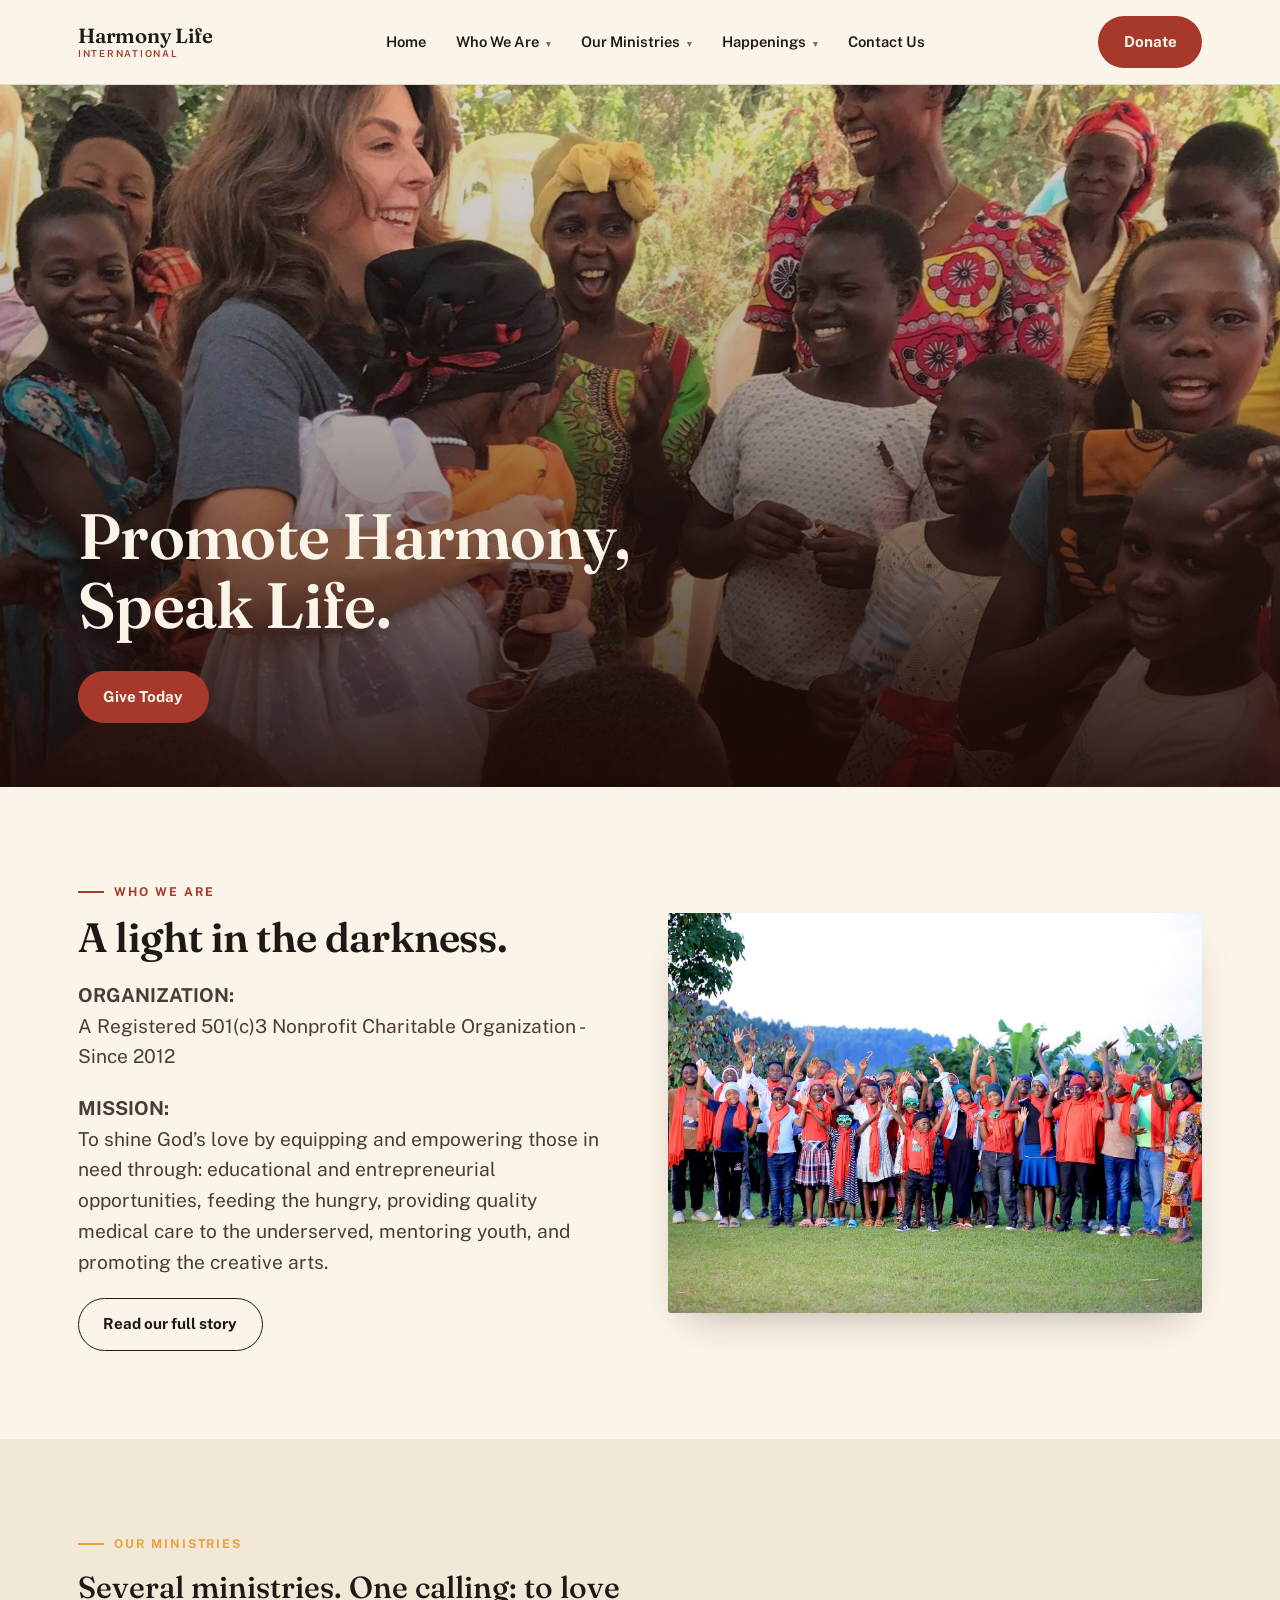
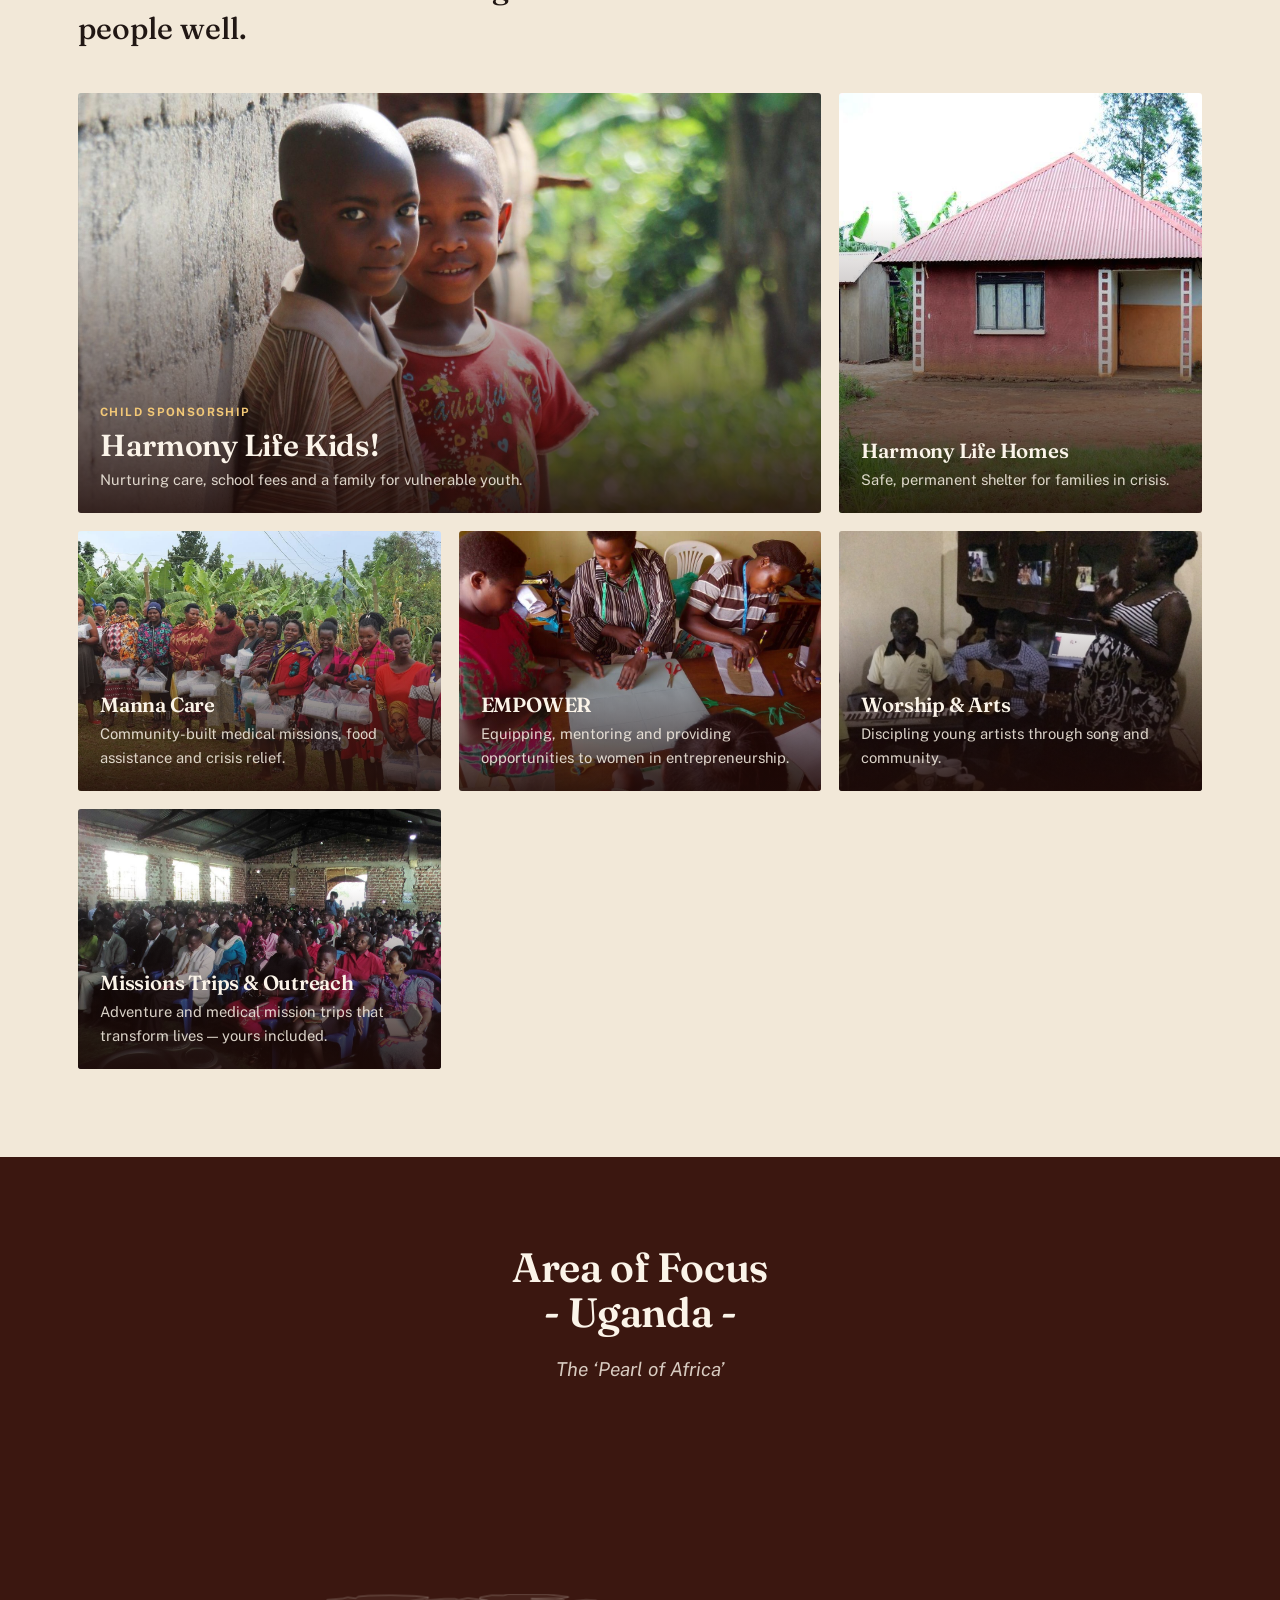
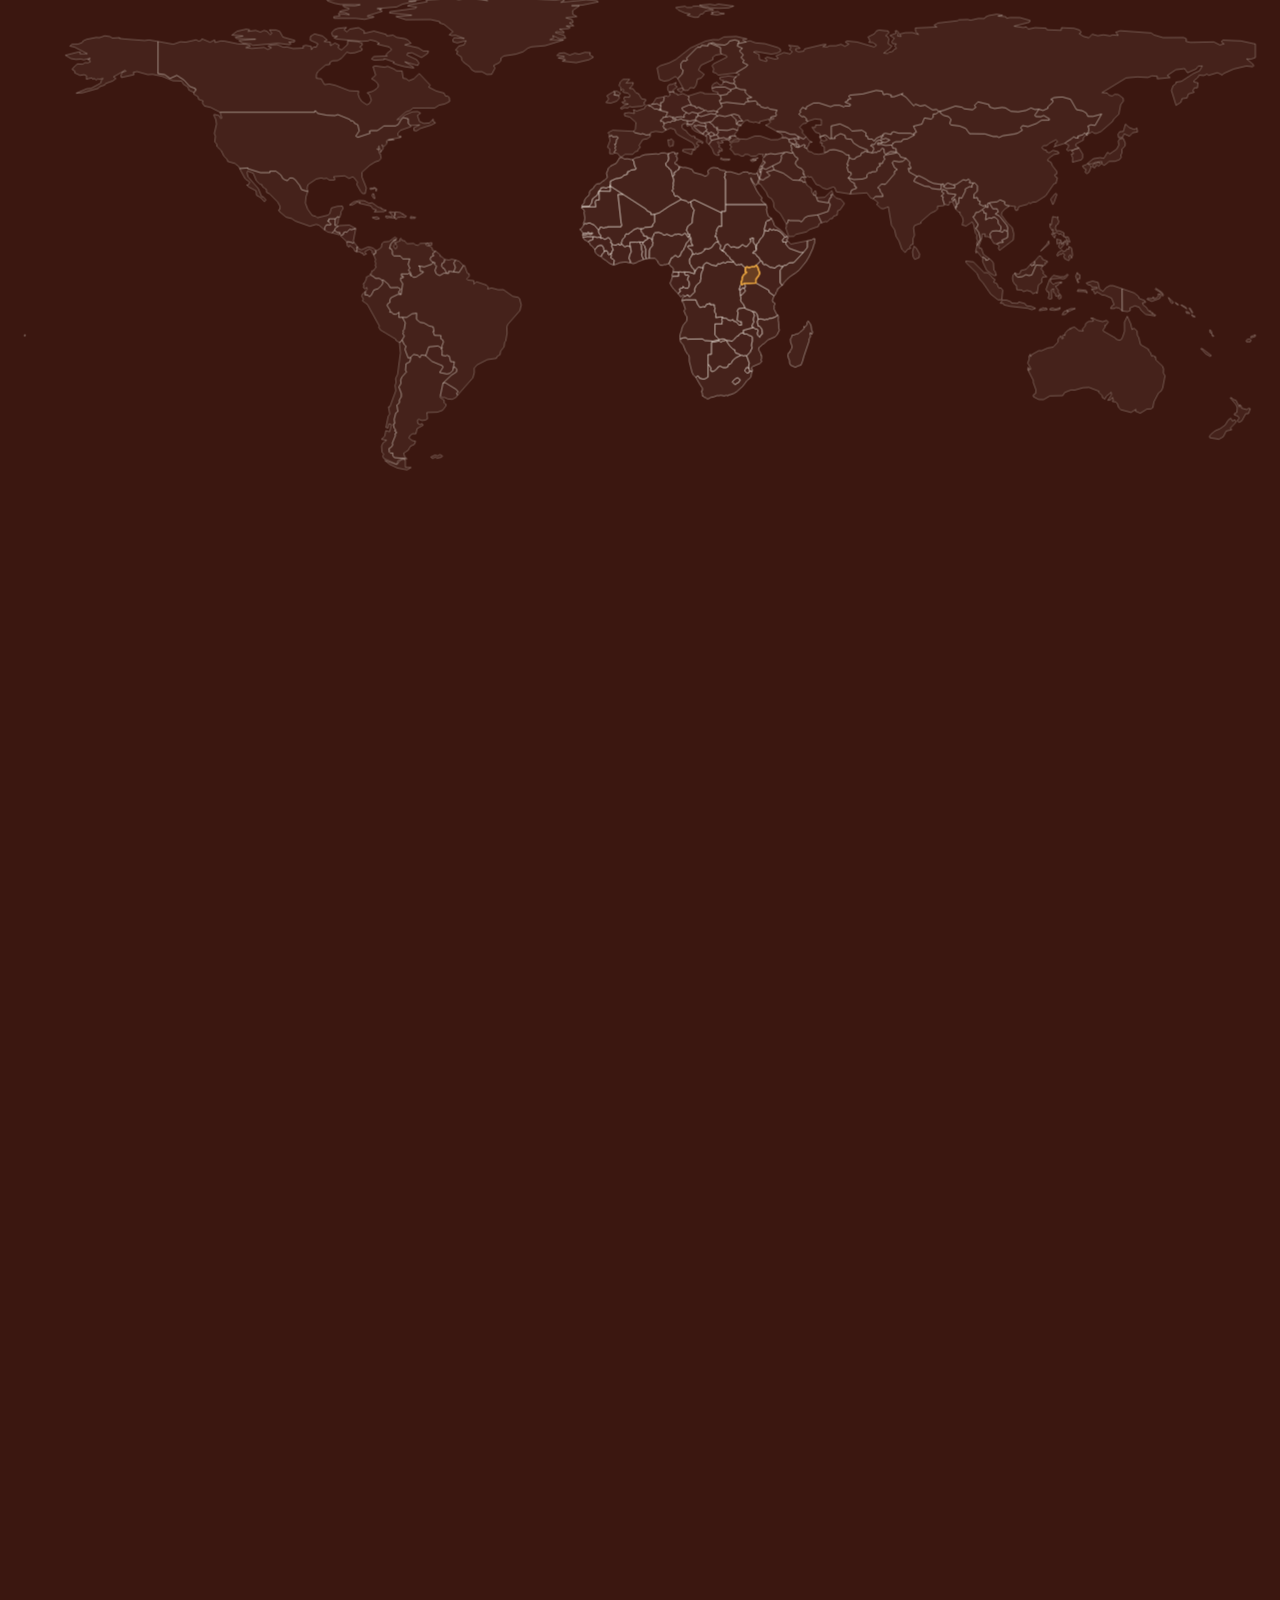
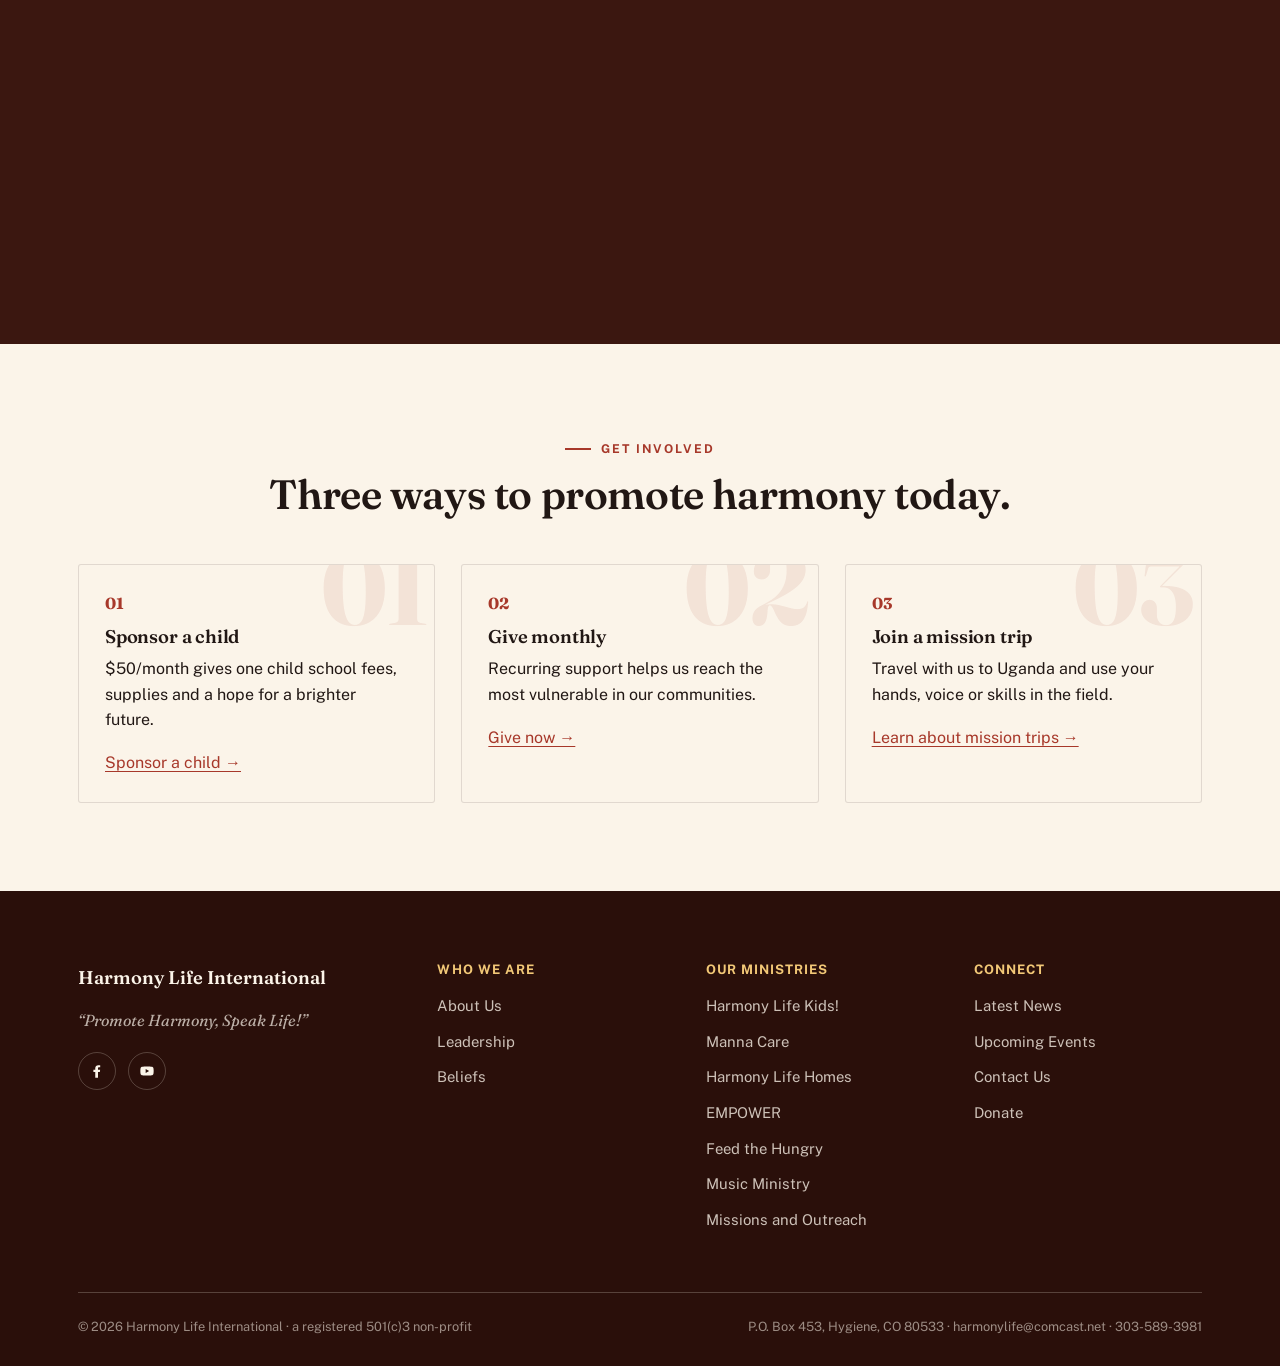
==== commit 77db1bba: "Add files via upload" ====
--- a/index.html
+++ b/index.html
@@ -44,7 +44,7 @@
   <div class="hero-inner">
     <div class="wrap">
       <h1 class="h-display">Promote Harmony,<br>Speak Life.</h1>
-      <div class="hero-actions"><a href="https://www.eservicepayments.com/cgi-bin/Vanco_ver3.vps?appver3=[base64]&ver=3" class="btn btn-primary" target="_blank" rel="noopener">Give Today</a><a href="#ministries" class="btn btn-ghost-light">See our ministries</a></div>
+      <div class="hero-actions"><a href="https://www.eservicepayments.com/cgi-bin/Vanco_ver3.vps?appver3=[base64]&ver=3" class="btn btn-primary" target="_blank" rel="noopener">Give Today</a></div>
     </div>
   </div>
 </section>
@@ -54,7 +54,8 @@
       <div>
         <p class="eyebrow">Who we are</p>
         <h2 class="h-section">A light in the darkness.</h2>
-        <p class="lede">Harmony Life International is a registered 501(c)3 charity working in Uganda Africa. We equip people in need with educational and entrepreneurial opportunities, make basic medical care accessible, and sharing hope with the oppressed.</p>
+        <p class="lede"><strong>ORGANIZATION:</strong><br>A Registered 501(c)3 Nonprofit Charitable Organization - Since 2012</p>
+        <p class="lede"><strong>MISSION:</strong><br>To shine God&rsquo;s love by equipping and empowering those in need through: educational and entrepreneurial opportunities, feeding the hungry, providing quality medical care to the underserved, mentoring youth, and promoting the creative arts.</p>
         <a href="about.html" class="btn btn-ghost-dark">Read our full story</a>
       </div>
       <div class="split-media short thin-mobile"><img src="images/kids-christmas-group.jpg" alt="Sponsored kids and staff celebrating together" loading="lazy"></div>
@@ -94,7 +95,7 @@
 <section class="bg-clay map-section">
   <div class="wrap">
     <div class="section-head center" style="margin-left:auto;margin-right:auto;">
-      <h2 class="h-section center">Uganda</h2>
+      <h2 class="h-section center">Area of Focus<br>- Uganda -</h2>
       <p class="lede center" style="margin:0 auto;font-style:italic;">The &lsquo;Pearl of Africa&rsquo;</p>
     </div>
   </div>
@@ -121,27 +122,12 @@
 </section>
 
 <section class="on-light">
-  <div class="wrap">
-    <div class="split reverse">
-      <div class="split-media short"><img src="images/leadership-elephant.jpg" alt="US and Uganda founders and board members of Harmony Life International" loading="lazy"></div>
-      <div>
-        <p class="eyebrow">Leadership</p>
-        <p class="statement">Leading with intentionality, integrity and compassion.</p>
-        <p class="lede">Harmony Life is registered both in Uganda and the USA.</p>
-        <p class="lede">All of our staff and board members in the US and Uganda work on the same mission to promote harmony and speak life.</p>
-        <a href="leadership.html" class="btn btn-ghost-dark">Meet the team</a>
-      </div>
-    </div>
-  </div>
-</section>
-
-<section class="on-light">
   <div class="wrap center">
     <p class="eyebrow center">Get Involved</p>
     <h2 class="h-section">Three ways to promote harmony today.</h2>
     <div class="card-grid mt-lg" style="text-align:left;">
       <div class="info-card numbered" data-num="01"><span class="num">01</span><h3>Sponsor a child</h3><p>$50/month gives one child school fees, supplies and a hope for a brighter future.</p><a href="kids.html">Sponsor a child &rarr;</a></div>
-      <div class="info-card numbered" data-num="02"><span class="num">02</span><h3>Give monthly</h3><p>Recurring support helps us reach the underserved and most vulnerable in our communities.</p><a href="https://www.eservicepayments.com/cgi-bin/Vanco_ver3.vps?appver3=[base64]&ver=3" target="_blank" rel="noopener">Give now &rarr;</a></div>
+      <div class="info-card numbered" data-num="02"><span class="num">02</span><h3>Give monthly</h3><p>Recurring support helps us reach the most vulnerable in our communities.</p><a href="https://www.eservicepayments.com/cgi-bin/Vanco_ver3.vps?appver3=[base64]&ver=3" target="_blank" rel="noopener">Give now &rarr;</a></div>
       <div class="info-card numbered" data-num="03"><span class="num">03</span><h3>Join a mission trip</h3><p>Travel with us to Uganda and use your hands, voice or skills in the field.</p><a href="missions-outreach.html">Learn about mission trips &rarr;</a></div>
     </div>
   </div>
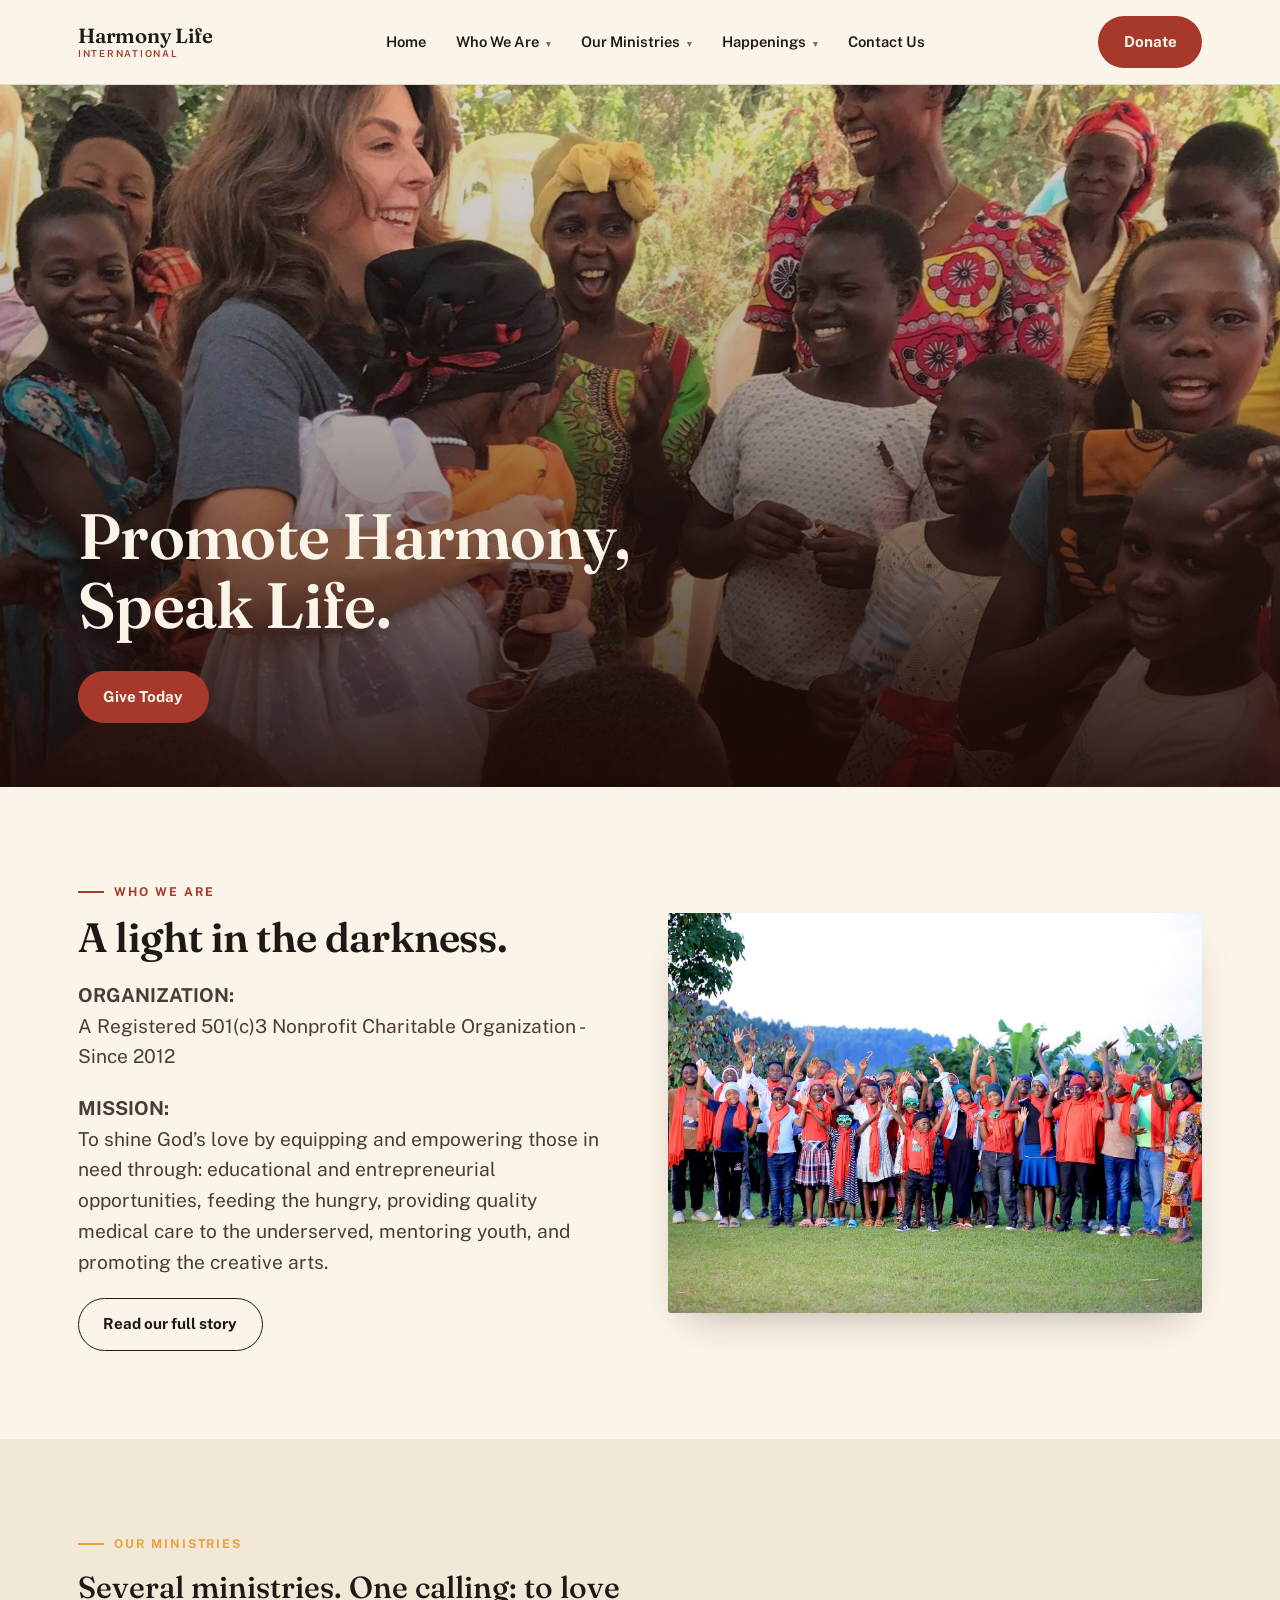
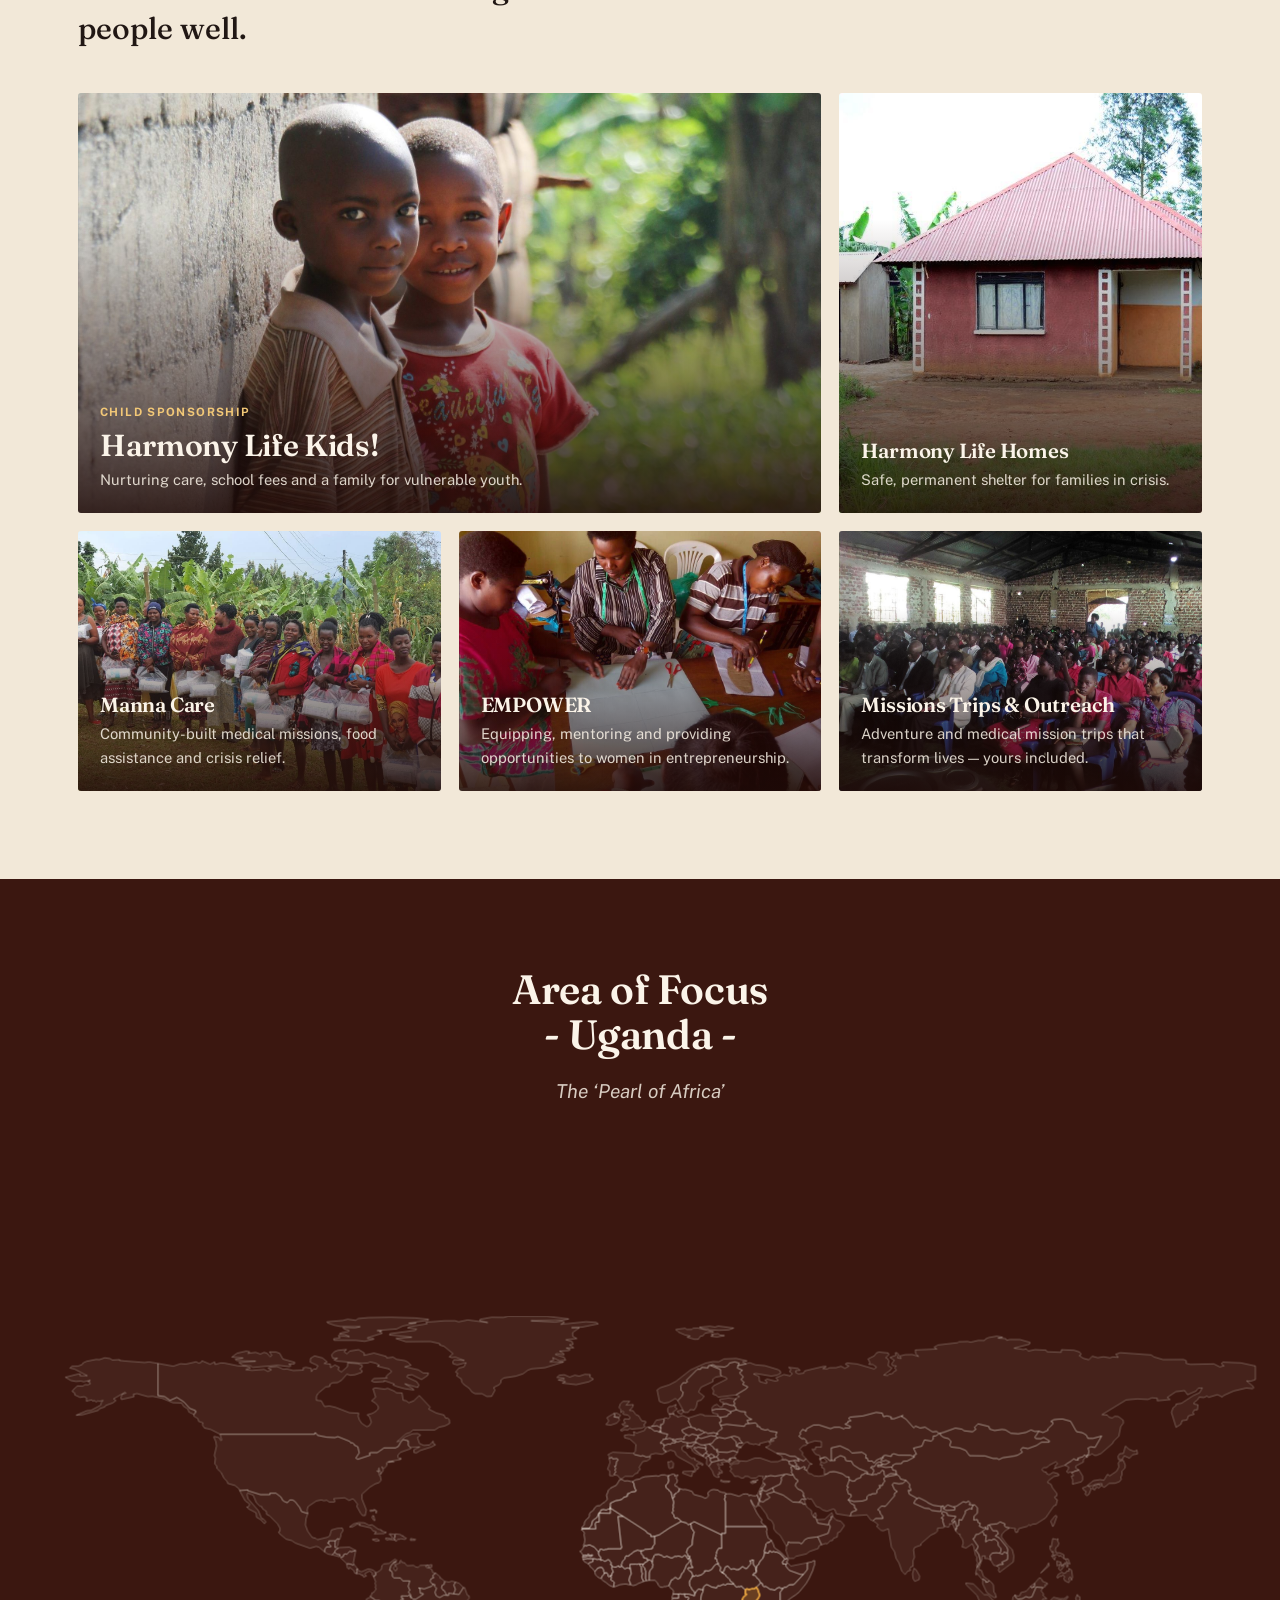
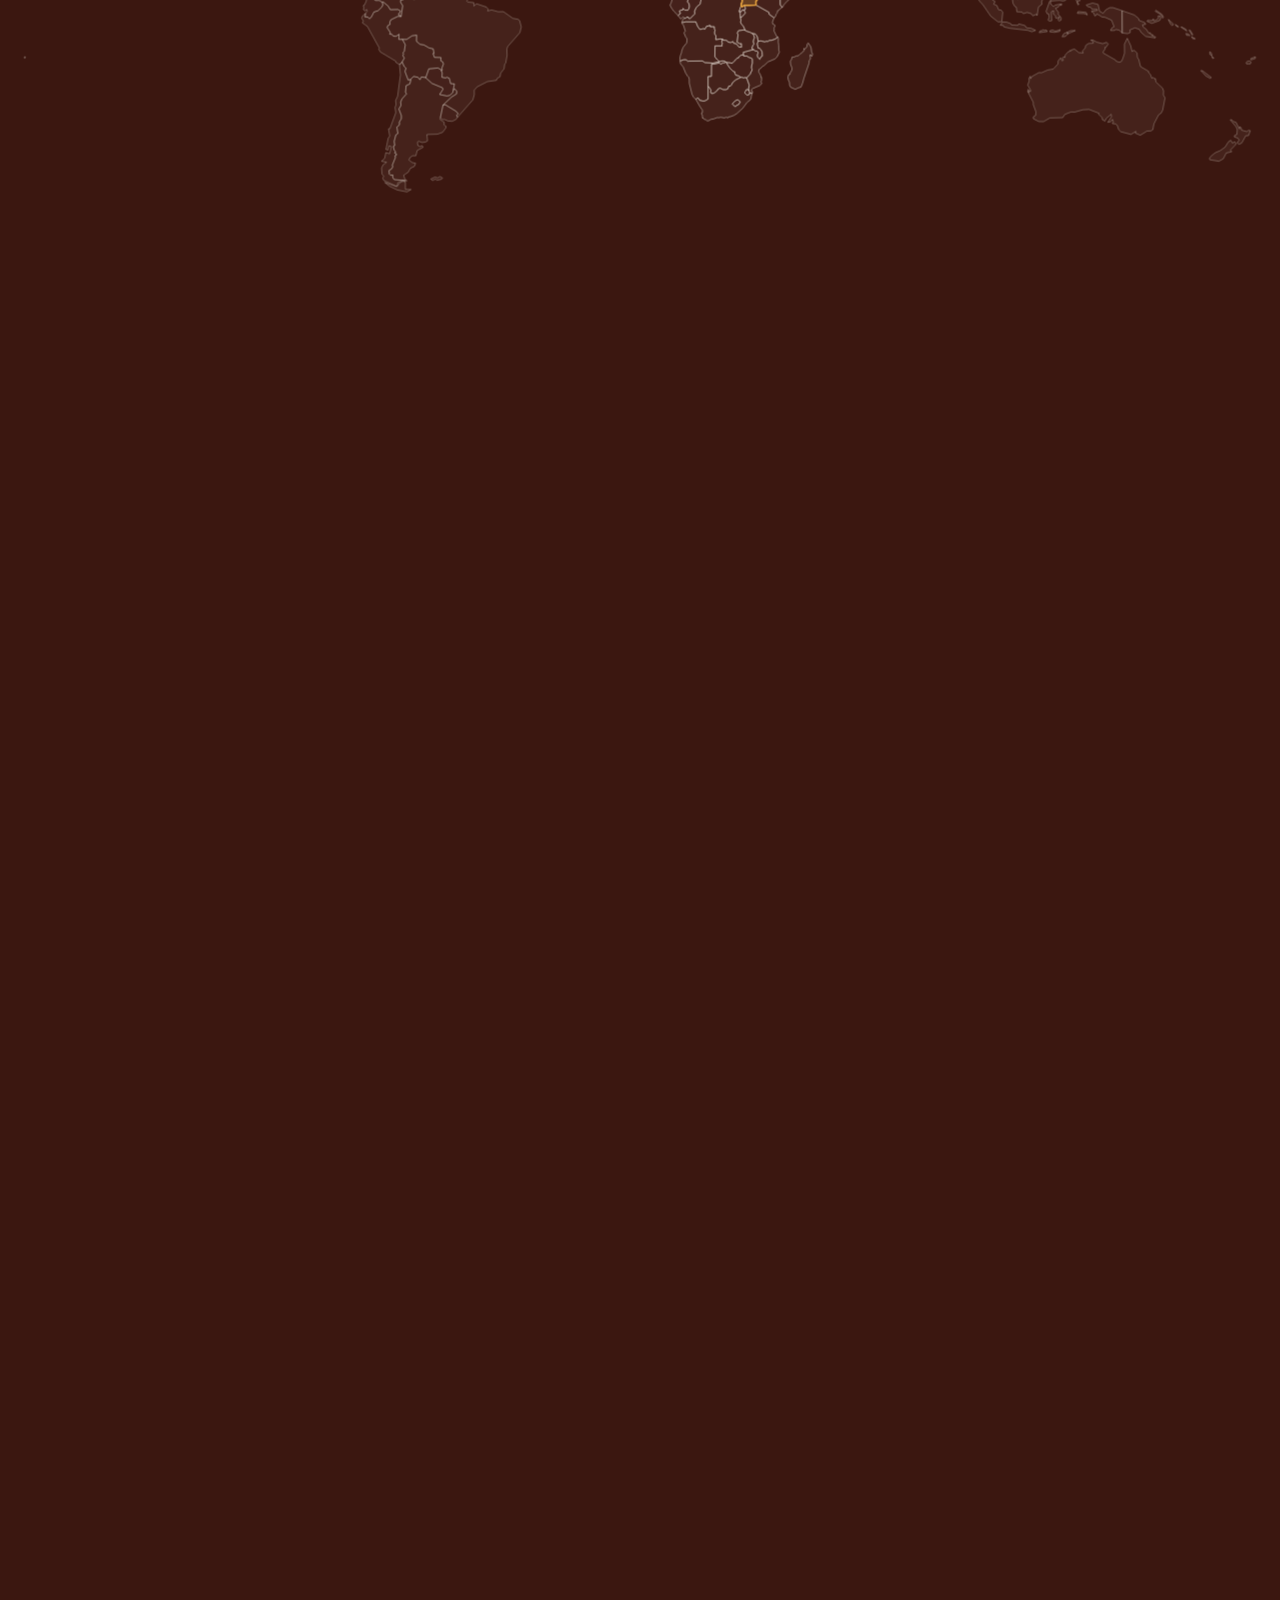
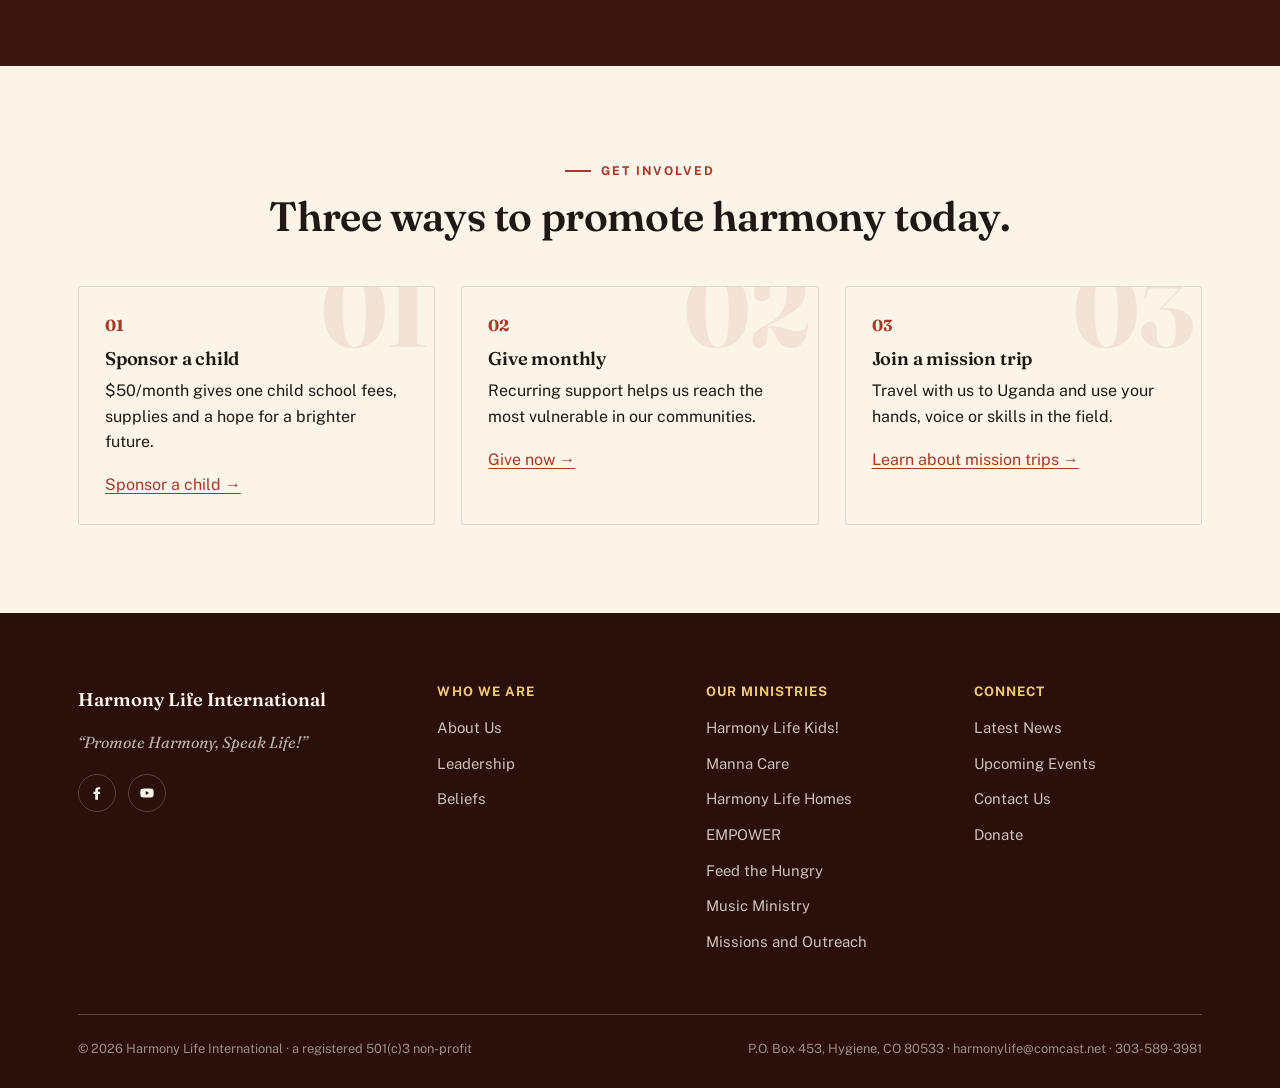
==== commit cebd9fd7: "11.11 changes" ====
--- a/index.html
+++ b/index.html
@@ -19,8 +19,8 @@
       <ul>
         <li><a href="index.html" class="top-link">Home</a></li>
         <li><a href="#" class="top-link">Who We Are <span class="caret">&#9662;</span></a>
-        <ul class="dropdown"><li><a href="about.html">About Us</a></li><li><a href="leadership.html">Leadership</a></li><li><a href="beliefs.html">Beliefs</a></li></ul></li><li><a href="#" class="top-link">Our Ministries <span class="caret">&#9662;</span></a>
-        <ul class="dropdown"><li><a href="kids.html">Harmony Life Kids!</a></li><li><a href="manna-care.html">Manna Care</a></li><li><a href="homes.html">Harmony Life Homes</a></li><li><a href="empower.html">EMPOWER</a></li><li><a href="feed-the-hungry.html">Feed the Hungry</a></li><li><a href="music-ministry.html">Music Ministry</a></li><li><a href="missions-outreach.html">Missions and Outreach</a></li></ul></li><li><a href="#" class="top-link">Happenings <span class="caret">&#9662;</span></a>
+        <ul class="dropdown"><li><a href="about.html">About Us</a></li><li><a href="beliefs.html">Beliefs</a></li></ul></li><li><a href="#" class="top-link">Our Ministries <span class="caret">&#9662;</span></a>
+        <ul class="dropdown"><li><a href="kids.html">Harmony Life Kids!</a></li><li><a href="manna-care.html">Manna Care</a></li><li><a href="homes.html">Harmony Life Homes</a></li><li><a href="empower.html">EMPOWER</a></li><li><a href="missions-outreach.html">Missions and Outreach</a></li></ul></li><li><a href="#" class="top-link">Happenings <span class="caret">&#9662;</span></a>
         <ul class="dropdown"><li><a href="news.html">Latest News</a></li><li><a href="events.html">Upcoming Events</a></li></ul></li>
         <li><a href="contact.html" class="top-link">Contact Us</a></li>
       </ul>
@@ -35,8 +35,8 @@
 </header>
 <nav class="mobile-nav" aria-label="Mobile">
   <ul><li><a href="index.html">Home</a></li><li><button class="group-toggle" aria-expanded="false">Who We Are <span class="caret">&#9662;</span></button>
-        <ul class="sub-list"><li><a href="about.html">About Us</a></li><li><a href="leadership.html">Leadership</a></li><li><a href="beliefs.html">Beliefs</a></li></ul></li><li><button class="group-toggle" aria-expanded="false">Our Ministries <span class="caret">&#9662;</span></button>
-        <ul class="sub-list"><li><a href="kids.html">Harmony Life Kids!</a></li><li><a href="manna-care.html">Manna Care</a></li><li><a href="homes.html">Harmony Life Homes</a></li><li><a href="empower.html">EMPOWER</a></li><li><a href="feed-the-hungry.html">Feed the Hungry</a></li><li><a href="music-ministry.html">Music Ministry</a></li><li><a href="missions-outreach.html">Missions and Outreach</a></li></ul></li><li><button class="group-toggle" aria-expanded="false">Happenings <span class="caret">&#9662;</span></button>
+        <ul class="sub-list"><li><a href="about.html">About Us</a></li><li><a href="beliefs.html">Beliefs</a></li></ul></li><li><button class="group-toggle" aria-expanded="false">Our Ministries <span class="caret">&#9662;</span></button>
+        <ul class="sub-list"><li><a href="kids.html">Harmony Life Kids!</a></li><li><a href="manna-care.html">Manna Care</a></li><li><a href="homes.html">Harmony Life Homes</a></li><li><a href="empower.html">EMPOWER</a></li><li><a href="missions-outreach.html">Missions and Outreach</a></li></ul></li><li><button class="group-toggle" aria-expanded="false">Happenings <span class="caret">&#9662;</span></button>
         <ul class="sub-list"><li><a href="news.html">Latest News</a></li><li><a href="events.html">Upcoming Events</a></li></ul></li><li><a href="contact.html">Contact Us</a></li></ul>
   <div class="cta-row"><a href="https://www.eservicepayments.com/cgi-bin/Vanco_ver3.vps?appver3=[base64]&ver=3" class="btn btn-primary" target="_blank" rel="noopener" style="width:100%;justify-content:center;">Donate Now</a></div>
 </nav>
@@ -81,9 +81,6 @@
       </a>
       <a class="m-card" style="background-image:url('images/empower-hero.jpg')" href="empower.html">
         <div class="m-card-body"><h3>EMPOWER</h3><p>Equipping, mentoring and providing opportunities to women in entrepreneurship.</p></div>
-      </a>
-      <a class="m-card" style="background-image:url('images/music-hero.jpg')" href="music-ministry.html">
-        <div class="m-card-body"><h3>Worship &amp; Arts</h3><p>Discipling young artists through song and community.</p></div>
       </a>
       <a class="m-card" style="background-image:url('images/missions-crowd.jpg')" href="missions-outreach.html">
         <div class="m-card-body"><h3>Missions Trips &amp; Outreach</h3><p>Adventure and medical mission trips that transform lives &mdash; yours included.</p></div>
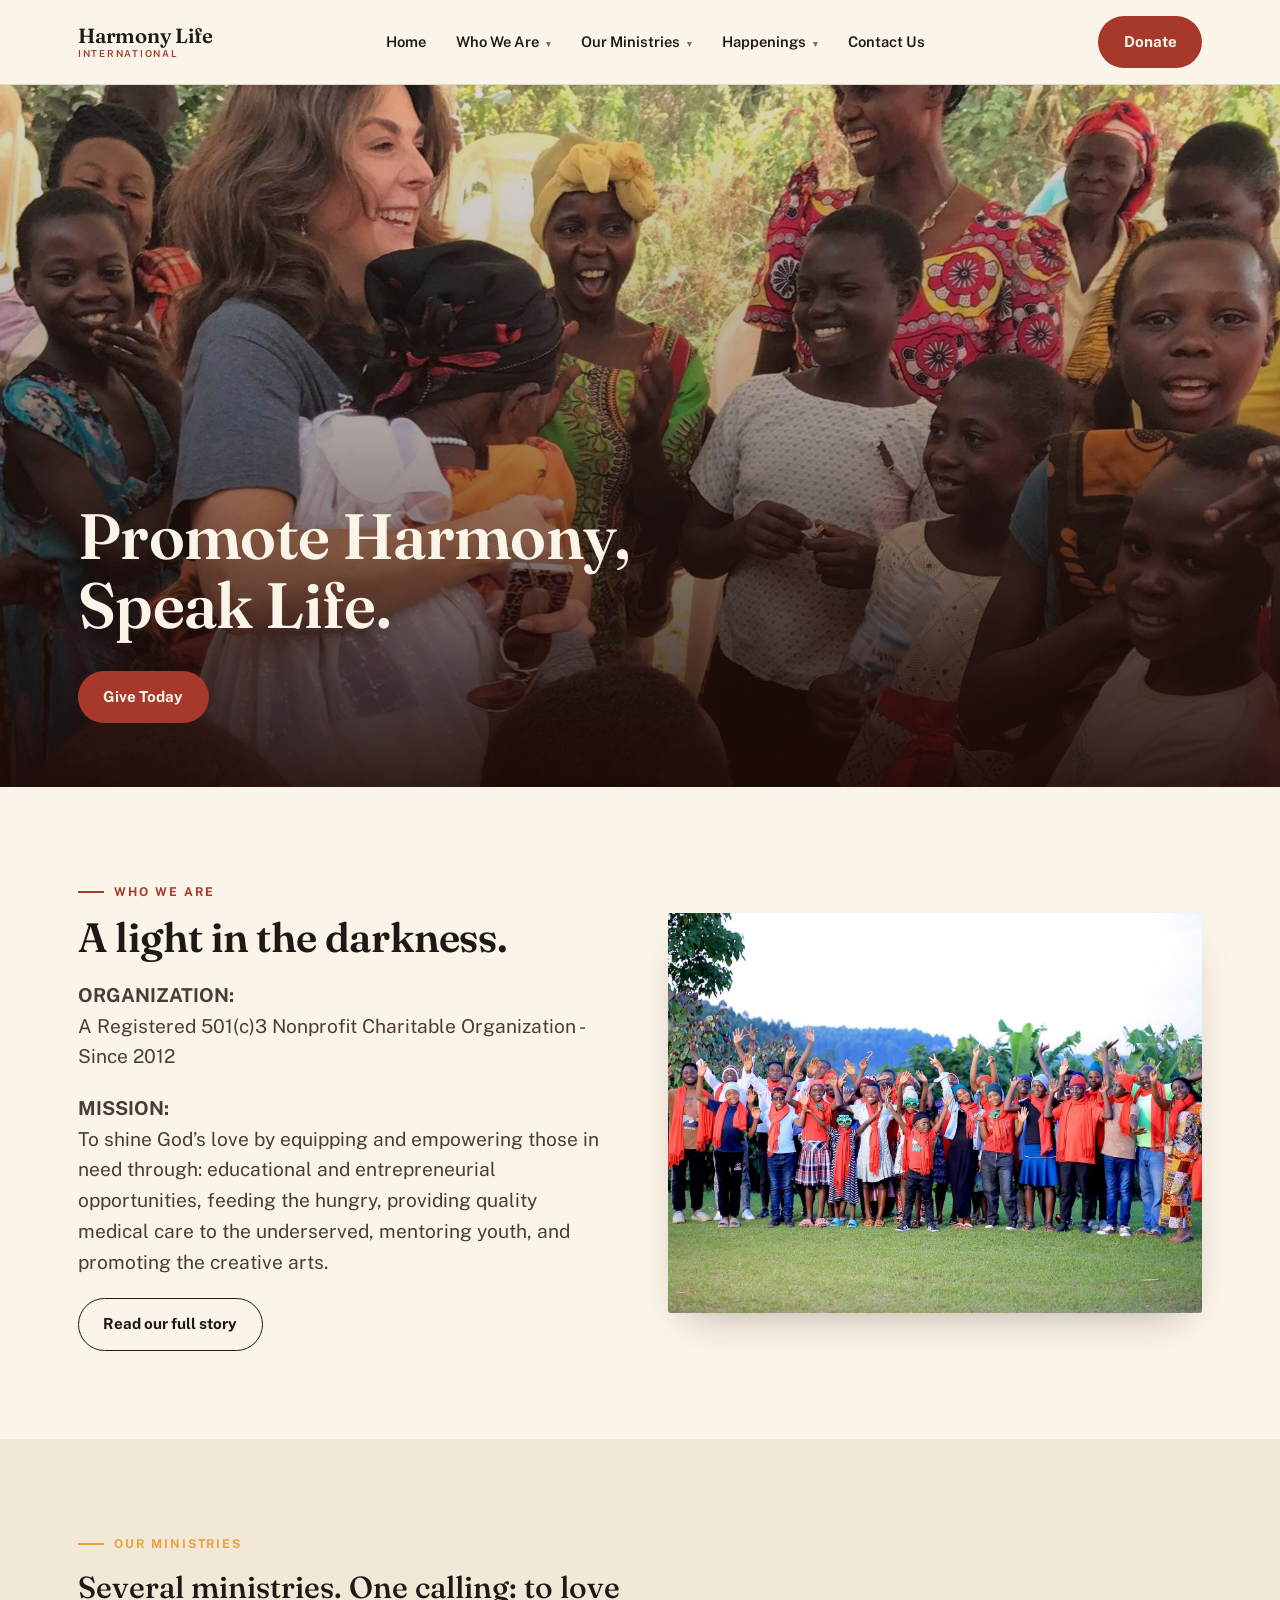
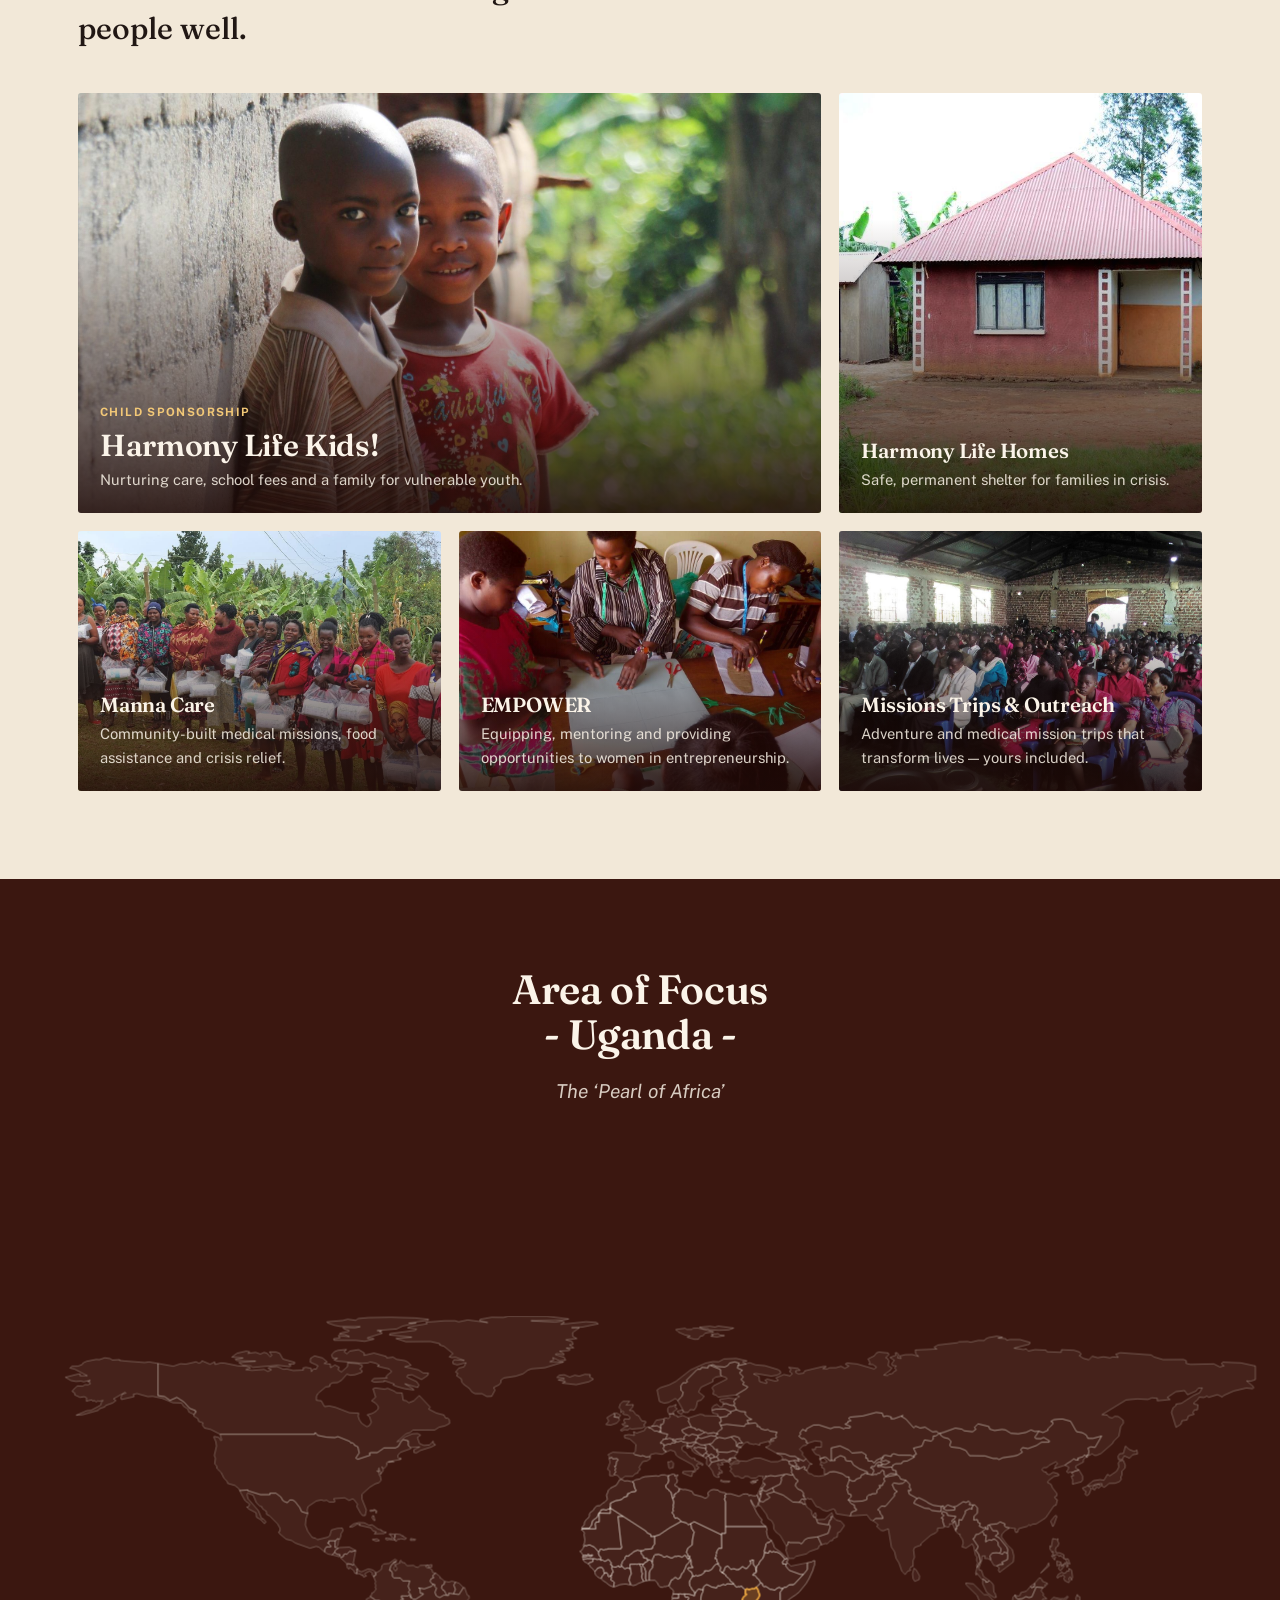
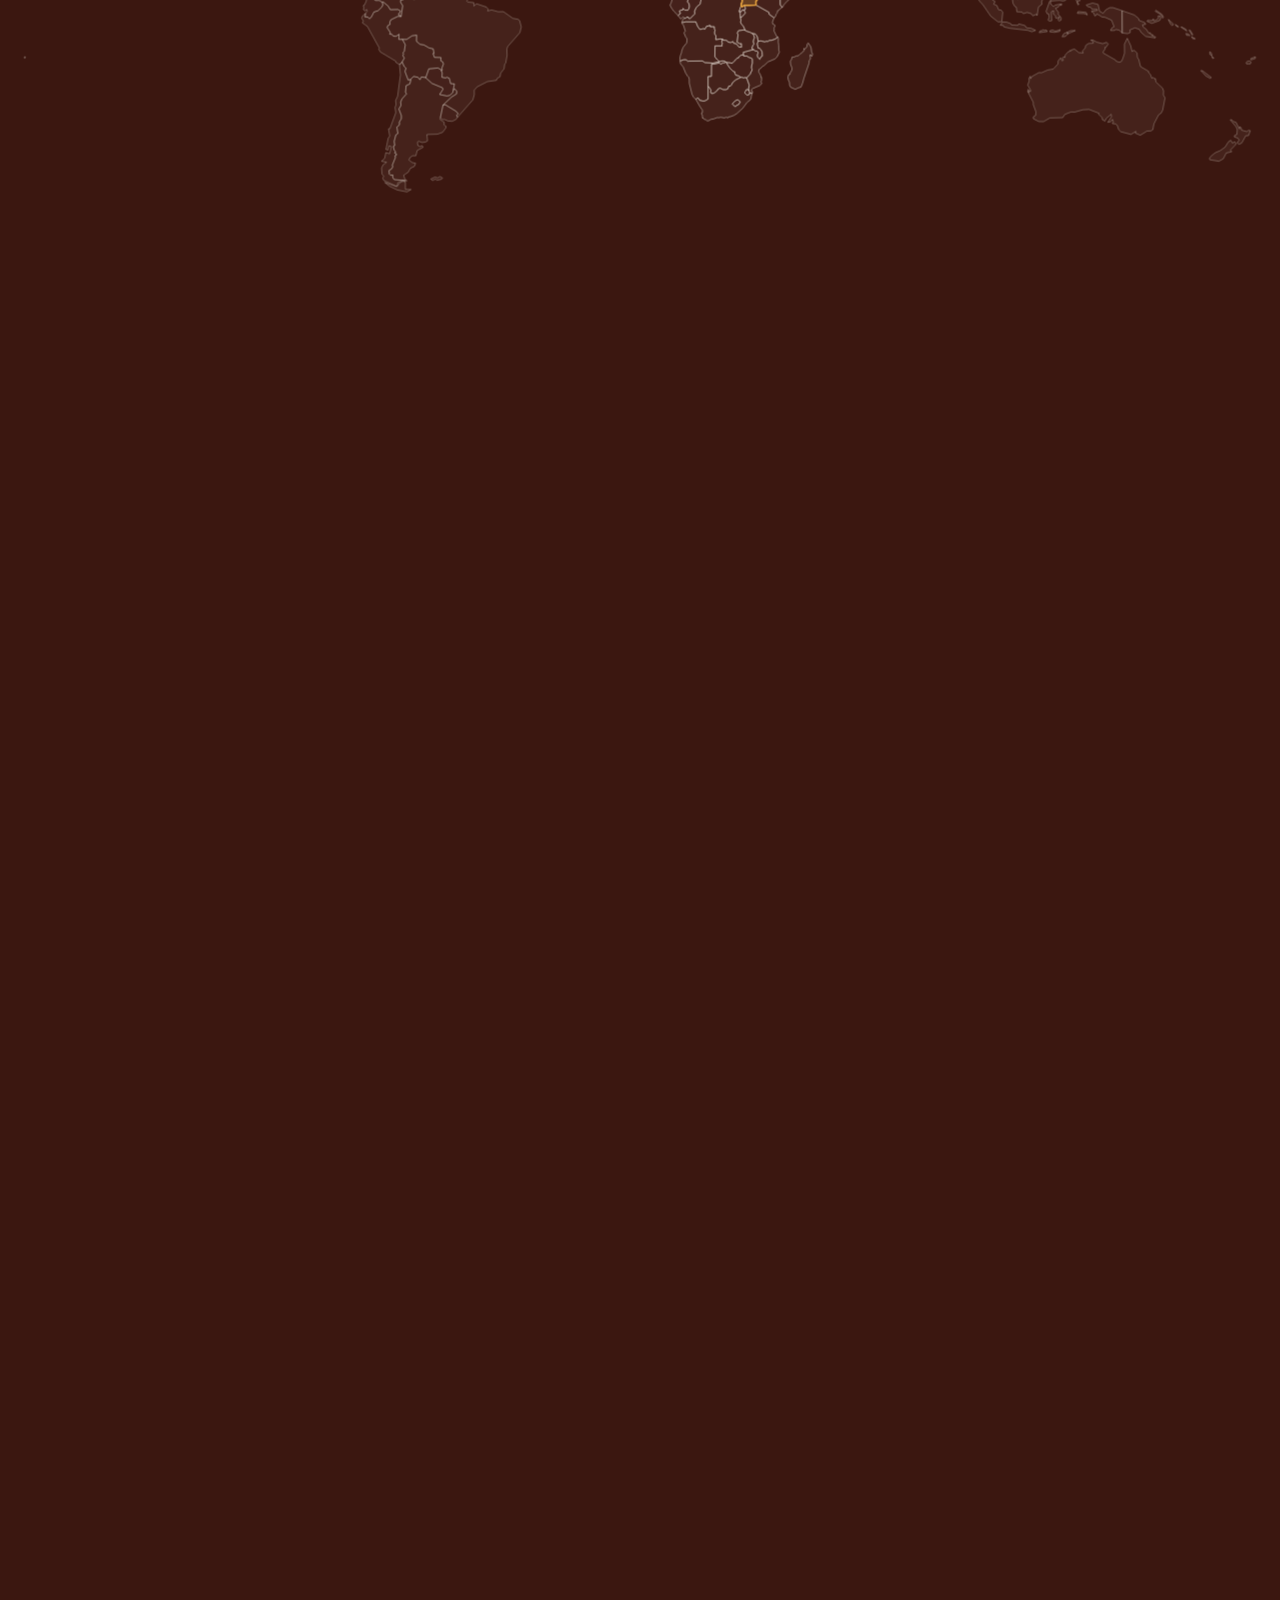
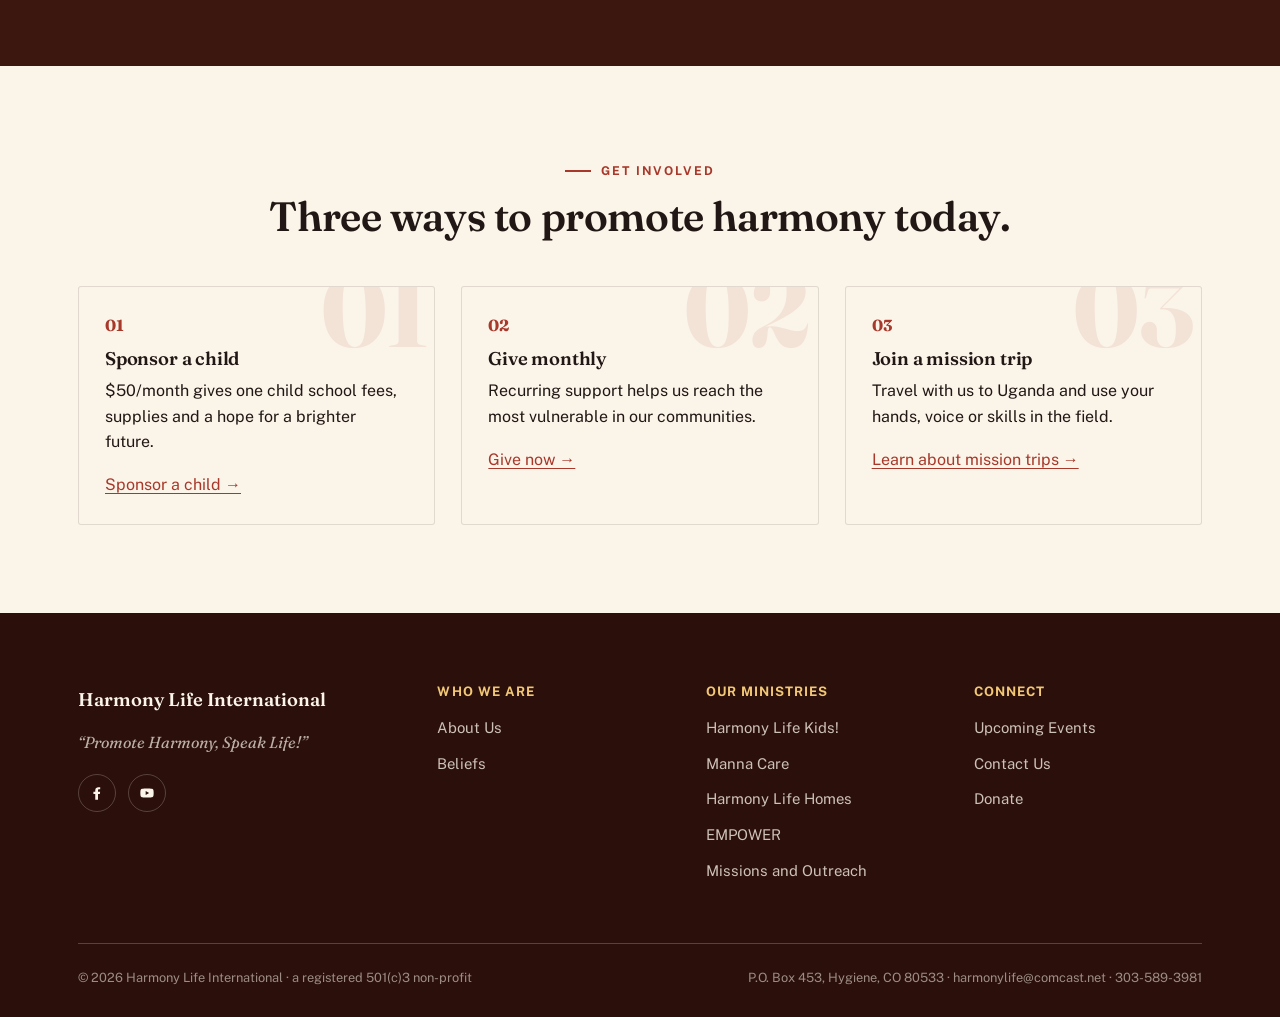
==== commit 5ef4b3fc: "11.11 edits again" ====
--- a/index.html
+++ b/index.html
@@ -21,7 +21,7 @@
         <li><a href="#" class="top-link">Who We Are <span class="caret">&#9662;</span></a>
         <ul class="dropdown"><li><a href="about.html">About Us</a></li><li><a href="beliefs.html">Beliefs</a></li></ul></li><li><a href="#" class="top-link">Our Ministries <span class="caret">&#9662;</span></a>
         <ul class="dropdown"><li><a href="kids.html">Harmony Life Kids!</a></li><li><a href="manna-care.html">Manna Care</a></li><li><a href="homes.html">Harmony Life Homes</a></li><li><a href="empower.html">EMPOWER</a></li><li><a href="missions-outreach.html">Missions and Outreach</a></li></ul></li><li><a href="#" class="top-link">Happenings <span class="caret">&#9662;</span></a>
-        <ul class="dropdown"><li><a href="news.html">Latest News</a></li><li><a href="events.html">Upcoming Events</a></li></ul></li>
+        <ul class="dropdown"><li><a href="events.html">Upcoming Events</a></li></ul></li>
         <li><a href="contact.html" class="top-link">Contact Us</a></li>
       </ul>
     </nav>
@@ -37,7 +37,7 @@
   <ul><li><a href="index.html">Home</a></li><li><button class="group-toggle" aria-expanded="false">Who We Are <span class="caret">&#9662;</span></button>
         <ul class="sub-list"><li><a href="about.html">About Us</a></li><li><a href="beliefs.html">Beliefs</a></li></ul></li><li><button class="group-toggle" aria-expanded="false">Our Ministries <span class="caret">&#9662;</span></button>
         <ul class="sub-list"><li><a href="kids.html">Harmony Life Kids!</a></li><li><a href="manna-care.html">Manna Care</a></li><li><a href="homes.html">Harmony Life Homes</a></li><li><a href="empower.html">EMPOWER</a></li><li><a href="missions-outreach.html">Missions and Outreach</a></li></ul></li><li><button class="group-toggle" aria-expanded="false">Happenings <span class="caret">&#9662;</span></button>
-        <ul class="sub-list"><li><a href="news.html">Latest News</a></li><li><a href="events.html">Upcoming Events</a></li></ul></li><li><a href="contact.html">Contact Us</a></li></ul>
+        <ul class="sub-list"><li><a href="events.html">Upcoming Events</a></li></ul></li><li><a href="contact.html">Contact Us</a></li></ul>
   <div class="cta-row"><a href="https://www.eservicepayments.com/cgi-bin/Vanco_ver3.vps?appver3=[base64]&ver=3" class="btn btn-primary" target="_blank" rel="noopener" style="width:100%;justify-content:center;">Donate Now</a></div>
 </nav>
 <section class="hero" style="background-image:url('images/hero-home.jpg')">
@@ -144,7 +144,7 @@
         <h4>Who We Are</h4>
         <ul>
           <li><a href="about.html">About Us</a></li>
-          <li><a href="leadership.html">Leadership</a></li>
+
           <li><a href="beliefs.html">Beliefs</a></li>
         </ul>
       </div>
@@ -155,15 +155,15 @@
           <li><a href="manna-care.html">Manna Care</a></li>
           <li><a href="homes.html">Harmony Life Homes</a></li>
           <li><a href="empower.html">EMPOWER</a></li>
-          <li><a href="feed-the-hungry.html">Feed the Hungry</a></li>
-          <li><a href="music-ministry.html">Music Ministry</a></li>
+
+
           <li><a href="missions-outreach.html">Missions and Outreach</a></li>
         </ul>
       </div>
       <div>
         <h4>Connect</h4>
         <ul>
-          <li><a href="news.html">Latest News</a></li>
+
           <li><a href="events.html">Upcoming Events</a></li>
           <li><a href="contact.html">Contact Us</a></li>
           <li><a href="https://www.eservicepayments.com/cgi-bin/Vanco_ver3.vps?appver3=[base64]&ver=3" target="_blank" rel="noopener">Donate</a></li>
--- a/css/style.css
+++ b/css/style.css
@@ -520,6 +520,10 @@
 .photo-grid.cols-3{ grid-template-columns: repeat(3,1fr); } /* one tall + one wide fills a row exactly */
 @media (max-width: 760px){ .photo-grid{ grid-template-columns: repeat(2,1fr); } .photo-grid .wide{ grid-column: span 2; } }
 
+.about-photo-grid{ display:grid; grid-template-columns:repeat(2,minmax(0,1fr)); gap:26px; }
+.about-photo-grid img{ width:100%; aspect-ratio:4/3; object-fit:cover; border-radius:var(--radius); }
+@media (max-width:560px){ .about-photo-grid{ grid-template-columns:1fr; } }
+
 /* leadership */
 .people-grid{ display:grid; grid-template-columns: repeat(2,1fr); gap: 40px; }
 .person{ display:grid; grid-template-columns: 160px 1fr; gap: 22px; align-items:start; }
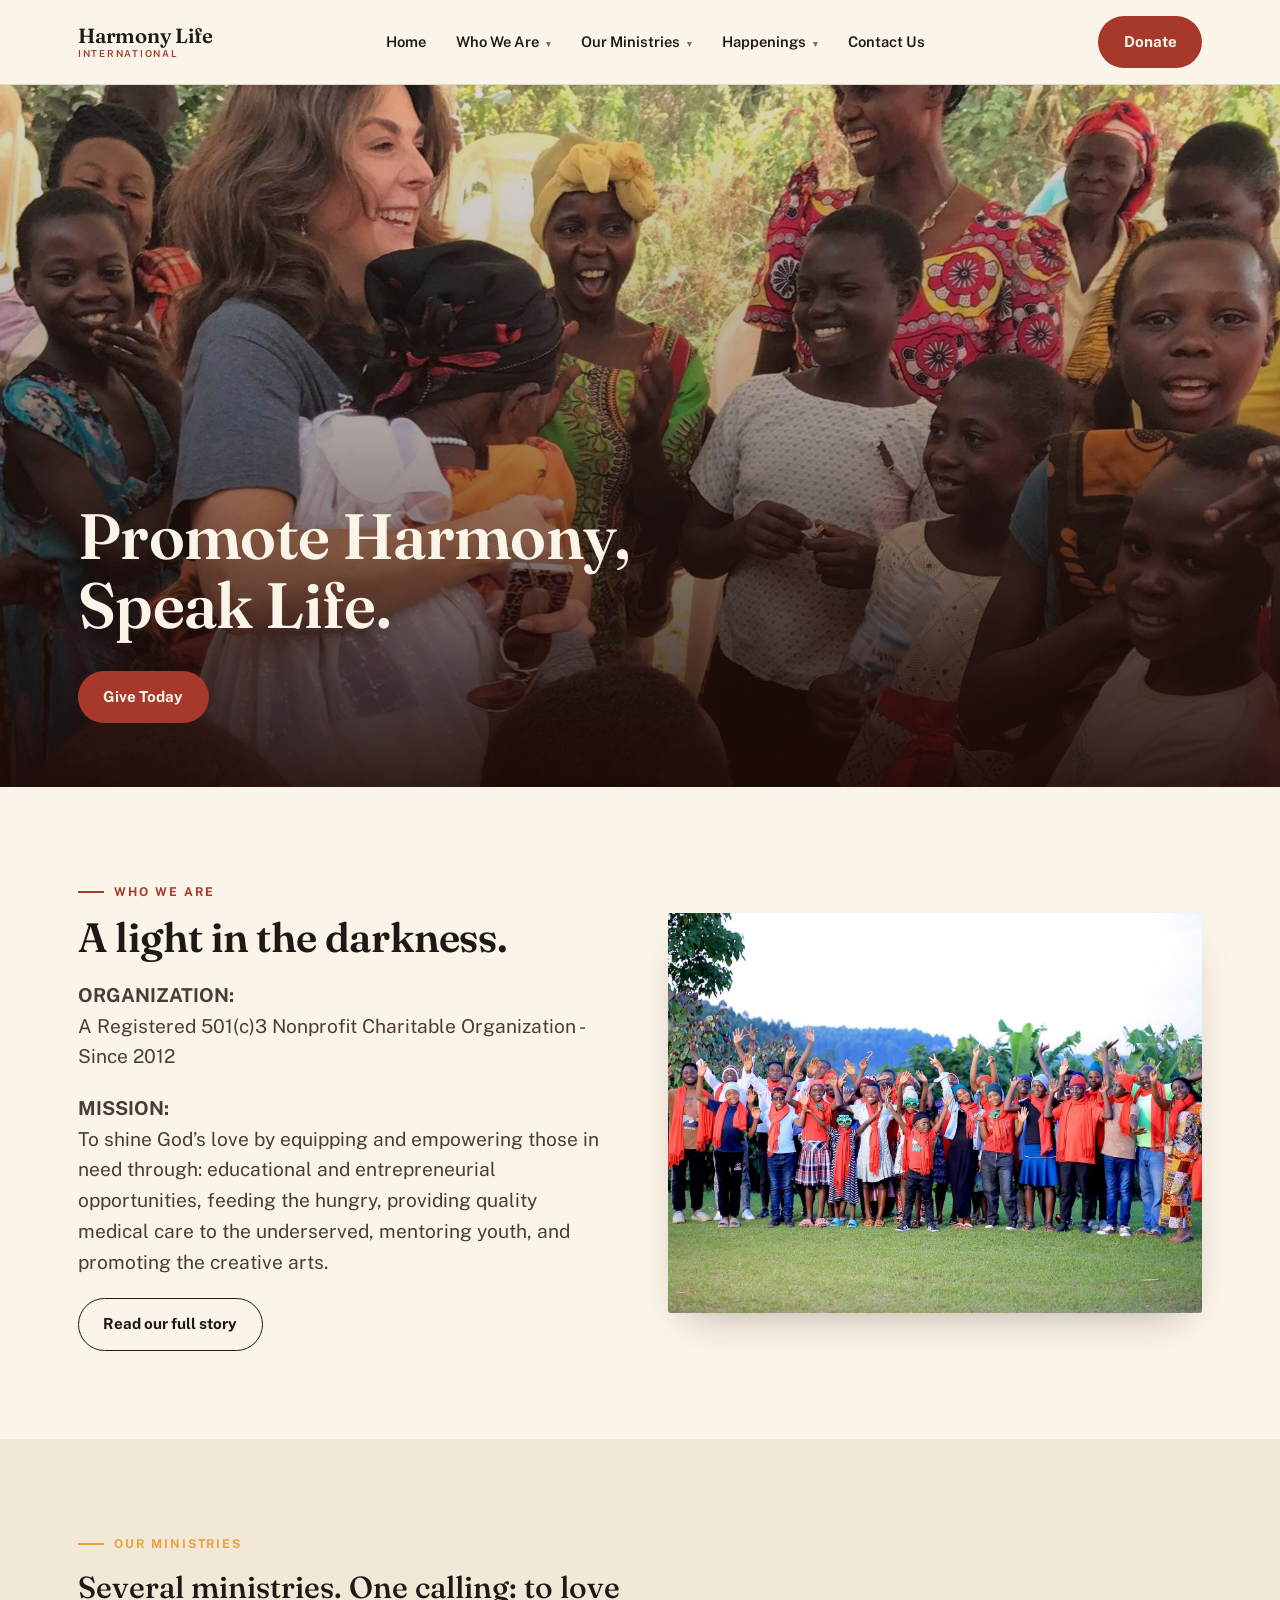
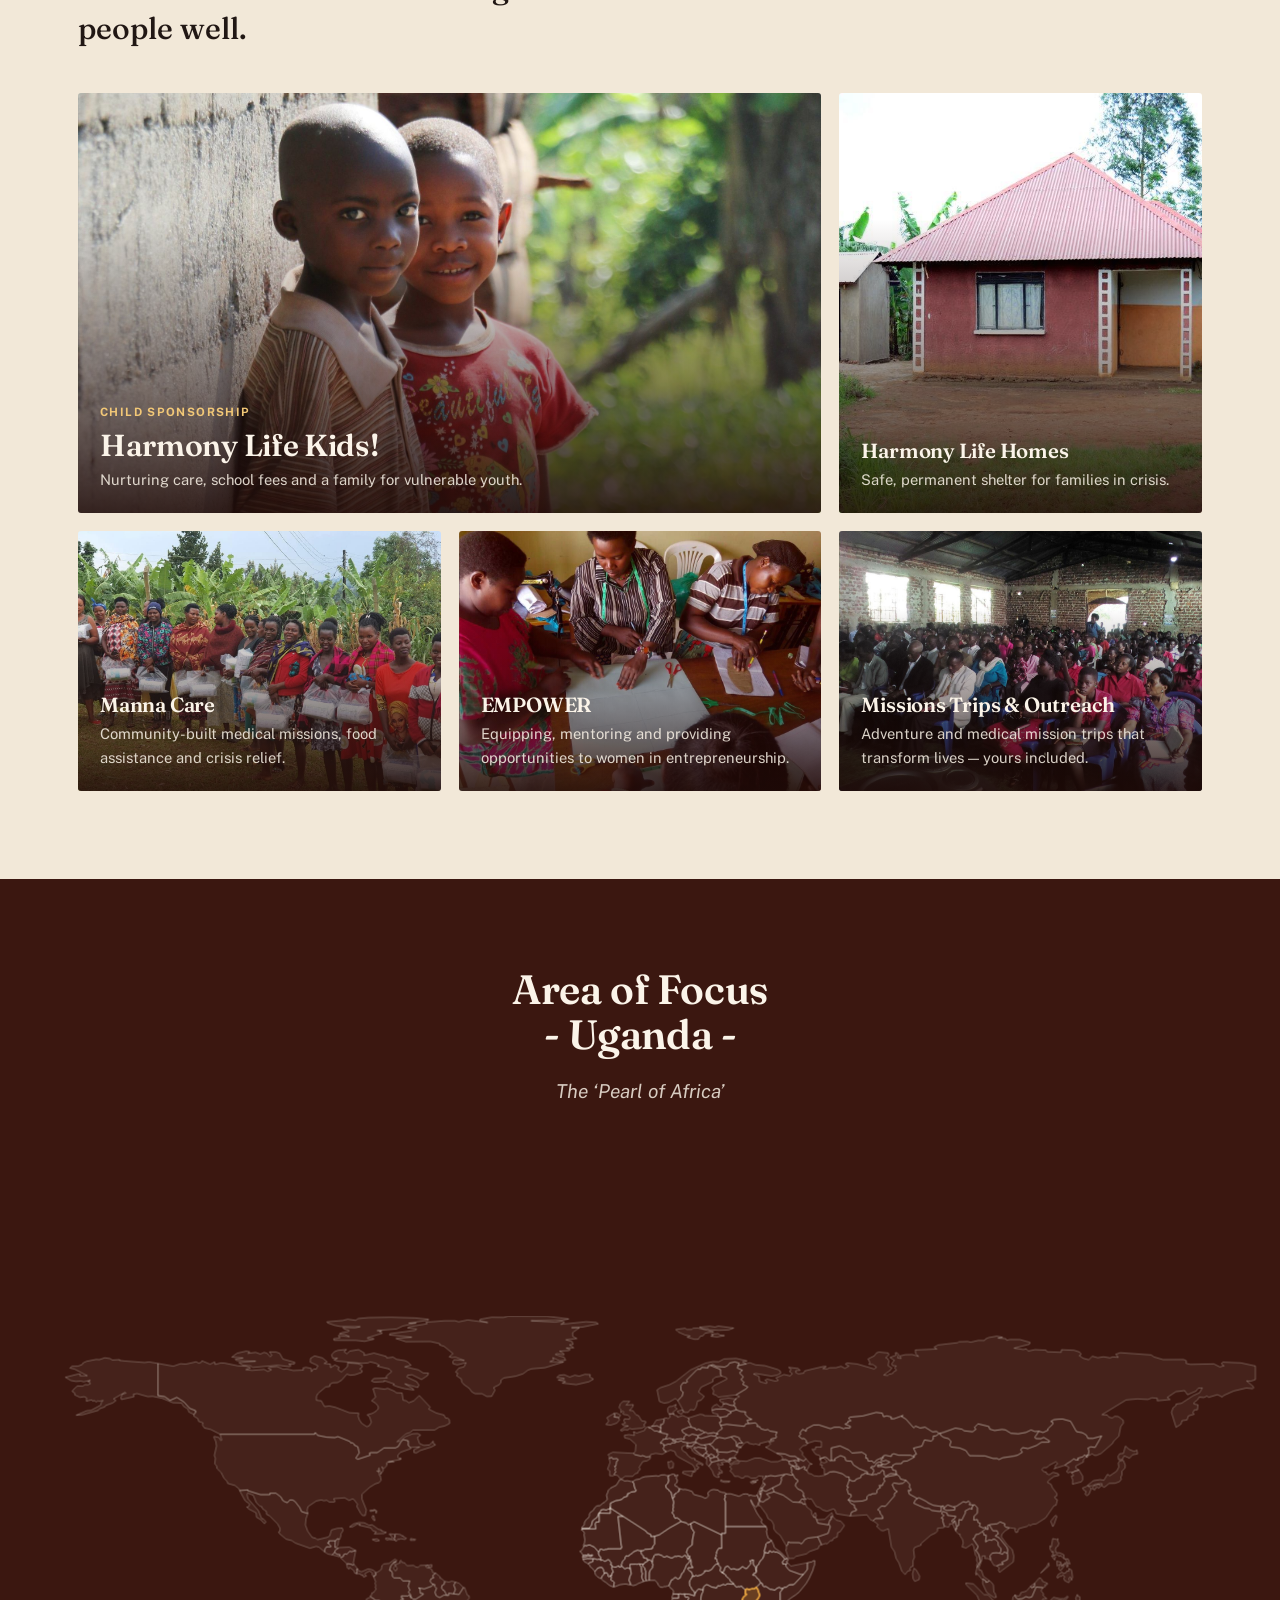
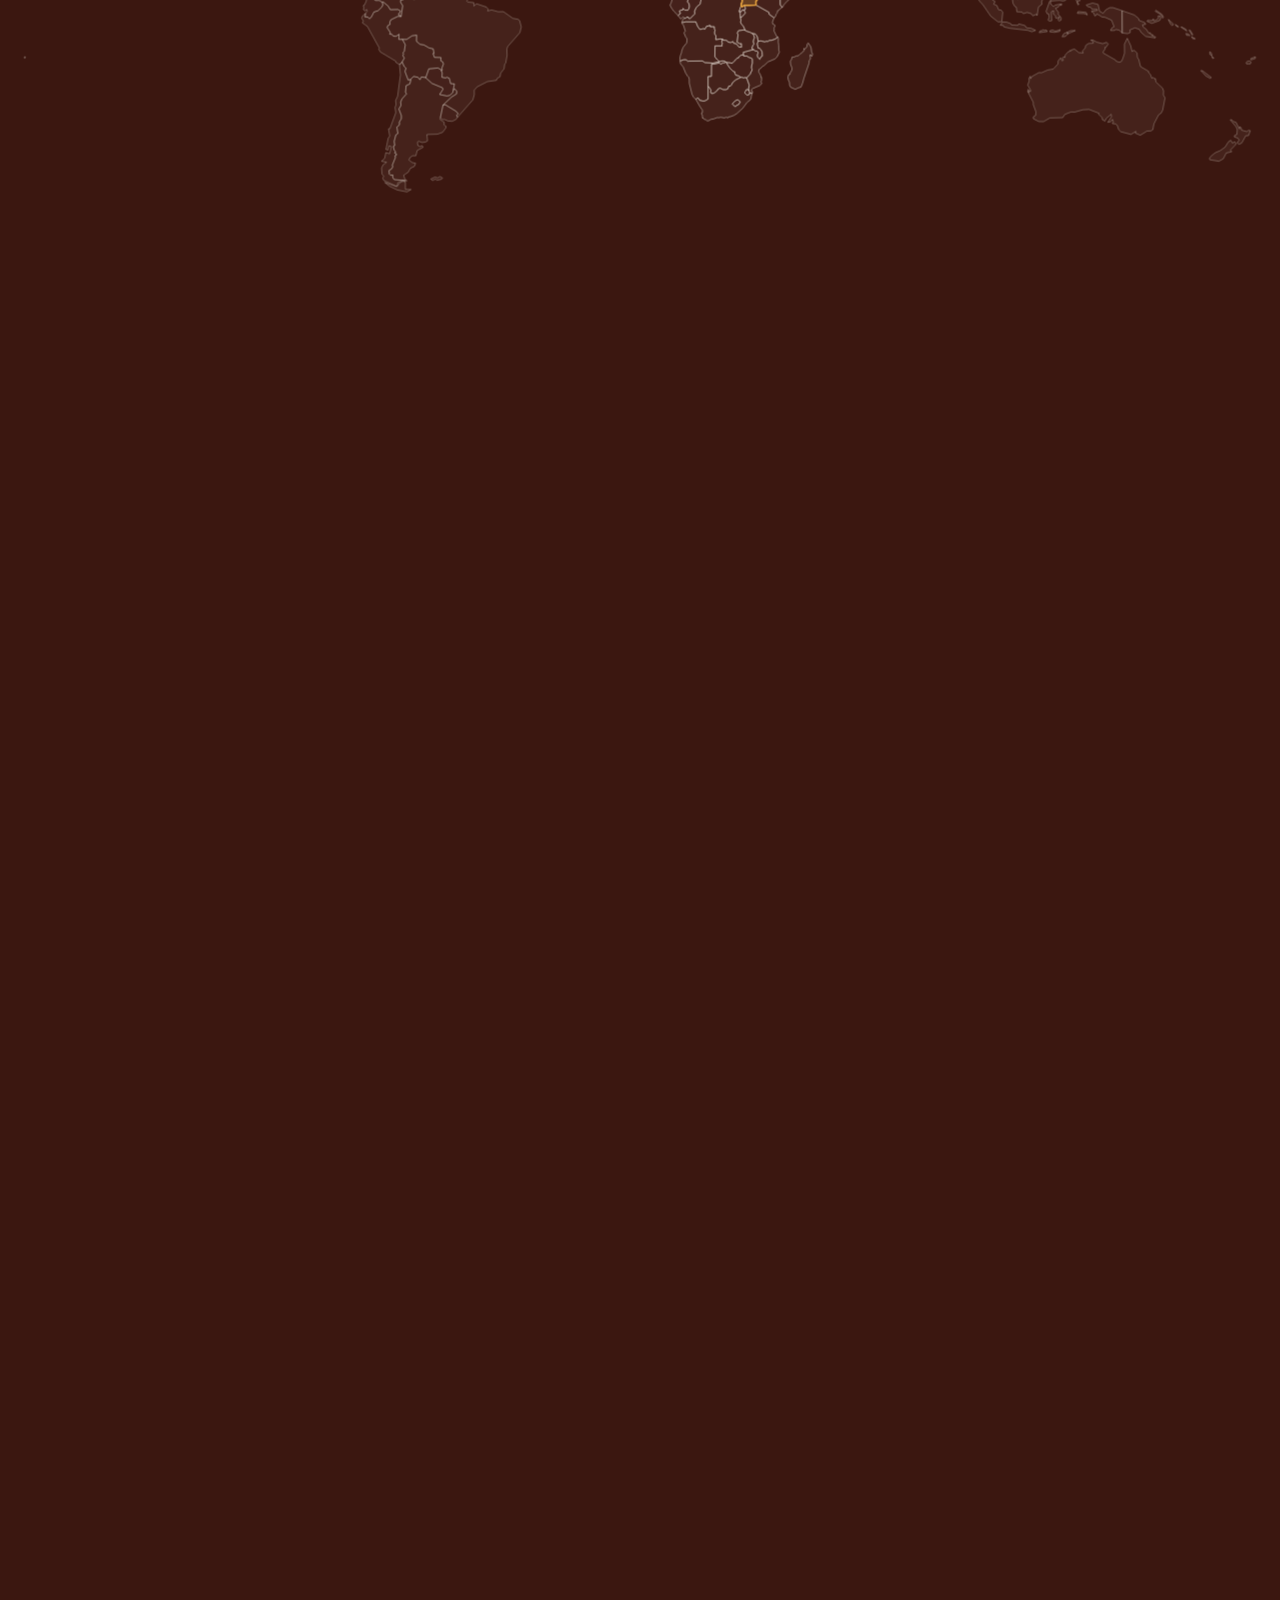
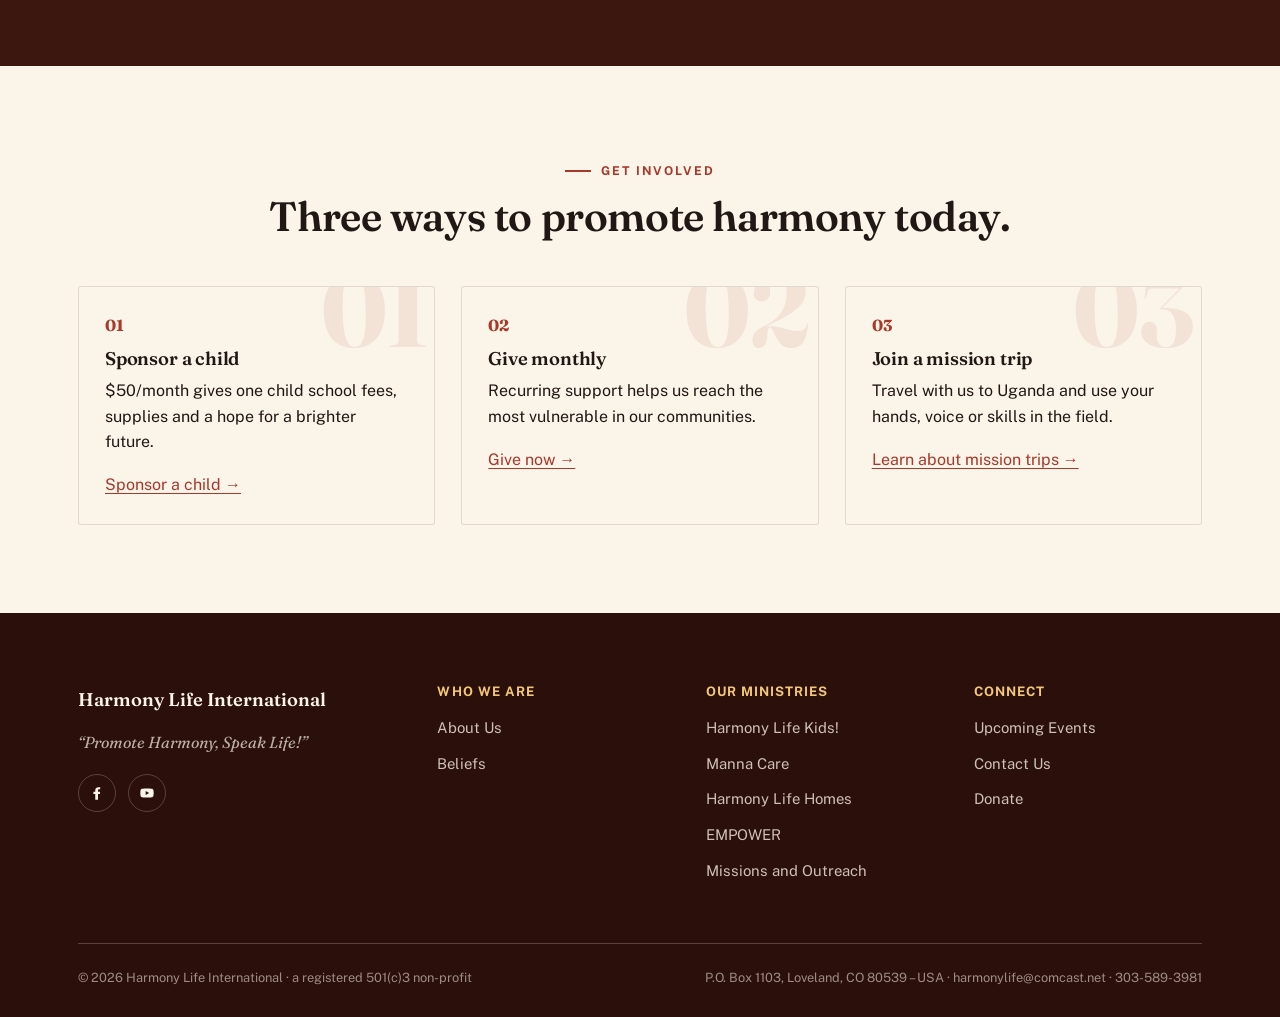
==== commit f80ede55: "11.12" ====
--- a/index.html
+++ b/index.html
@@ -172,7 +172,7 @@
     </div>
     <div class="footer-bottom">
       <span>&copy; <span id="year">2026</span> Harmony Life International &middot; a registered 501(c)3 non-profit</span>
-      <span>P.O. Box 453, Hygiene, CO 80533 &middot; harmonylife@comcast.net &middot; 303-589-3981</span>
+      <span>P.O. Box 1103, Loveland, CO 80539 &ndash; USA &middot; harmonylife@comcast.net &middot; 303-589-3981</span>
     </div>
   </div>
 </footer>
--- a/css/style.css
+++ b/css/style.css
@@ -185,6 +185,24 @@
   overflow: hidden;
 }
 .hero.hero-short{ min-height: 46vh; }
+.hero.about-hero{
+  display:grid; grid-template-columns: 1fr 1fr; min-height: 450px;
+  background: var(--clay);
+}
+.hero.about-hero::after{ display:none; }
+.about-hero .hero-inner{
+  position:relative; inset:auto; grid-column:1; grid-row:1;
+  display:flex; align-items:center; padding:48px 0;
+}
+.about-hero .hero-inner .wrap{ width:100%; max-width:none; margin:0; padding:0 clamp(28px, 6vw, 80px); }
+.about-hero .about-hero-photo{
+  grid-column:2; grid-row:1; min-height:450px;
+  display:flex; flex-direction:column; align-items:center; justify-content:center; gap:14px;
+  padding:28px clamp(16px, 3vw, 40px);
+  background:#211714;
+}
+.about-hero-photo img{ display:block; width:100%; height:auto; max-height:520px; object-fit:contain; }
+.about-hero-caption{ max-width:48ch; margin:0; color:rgba(251,244,233,0.78); font-size:0.86rem; line-height:1.5; text-align:center; }
 .hero::after{
   content:""; position:absolute; inset:0;
   background: linear-gradient(180deg, rgba(43,15,10,0.15) 0%, rgba(43,15,10,0.35) 45%, rgba(30,10,7,0.92) 100%);
@@ -197,6 +215,12 @@
 .hero-actions{ display:flex; gap: 14px; flex-wrap:wrap; margin-top: 30px; }
 .hero-crumb{ position:relative; z-index:2; font-size: 0.85rem; color: rgba(251,244,233,0.7); margin-bottom: 10px; }
 .hero-crumb a{ color: rgba(251,244,233,0.7); }
+@media (max-width: 860px){
+  .hero.about-hero{ grid-template-columns:1fr; min-height:0; }
+  .about-hero .about-hero-photo{ grid-column:1; grid-row:1; min-height:0; height:auto; padding:18px 22px 24px; }
+  .about-hero-photo img{ max-height:300px; }
+  .about-hero .hero-inner{ grid-column:1; grid-row:2; padding:38px 0 42px; }
+}
 
 /* hero entrance */
 @keyframes hero-rise{ from{ opacity:0; transform: translateY(22px); } to{ opacity:1; transform: translateY(0); } }
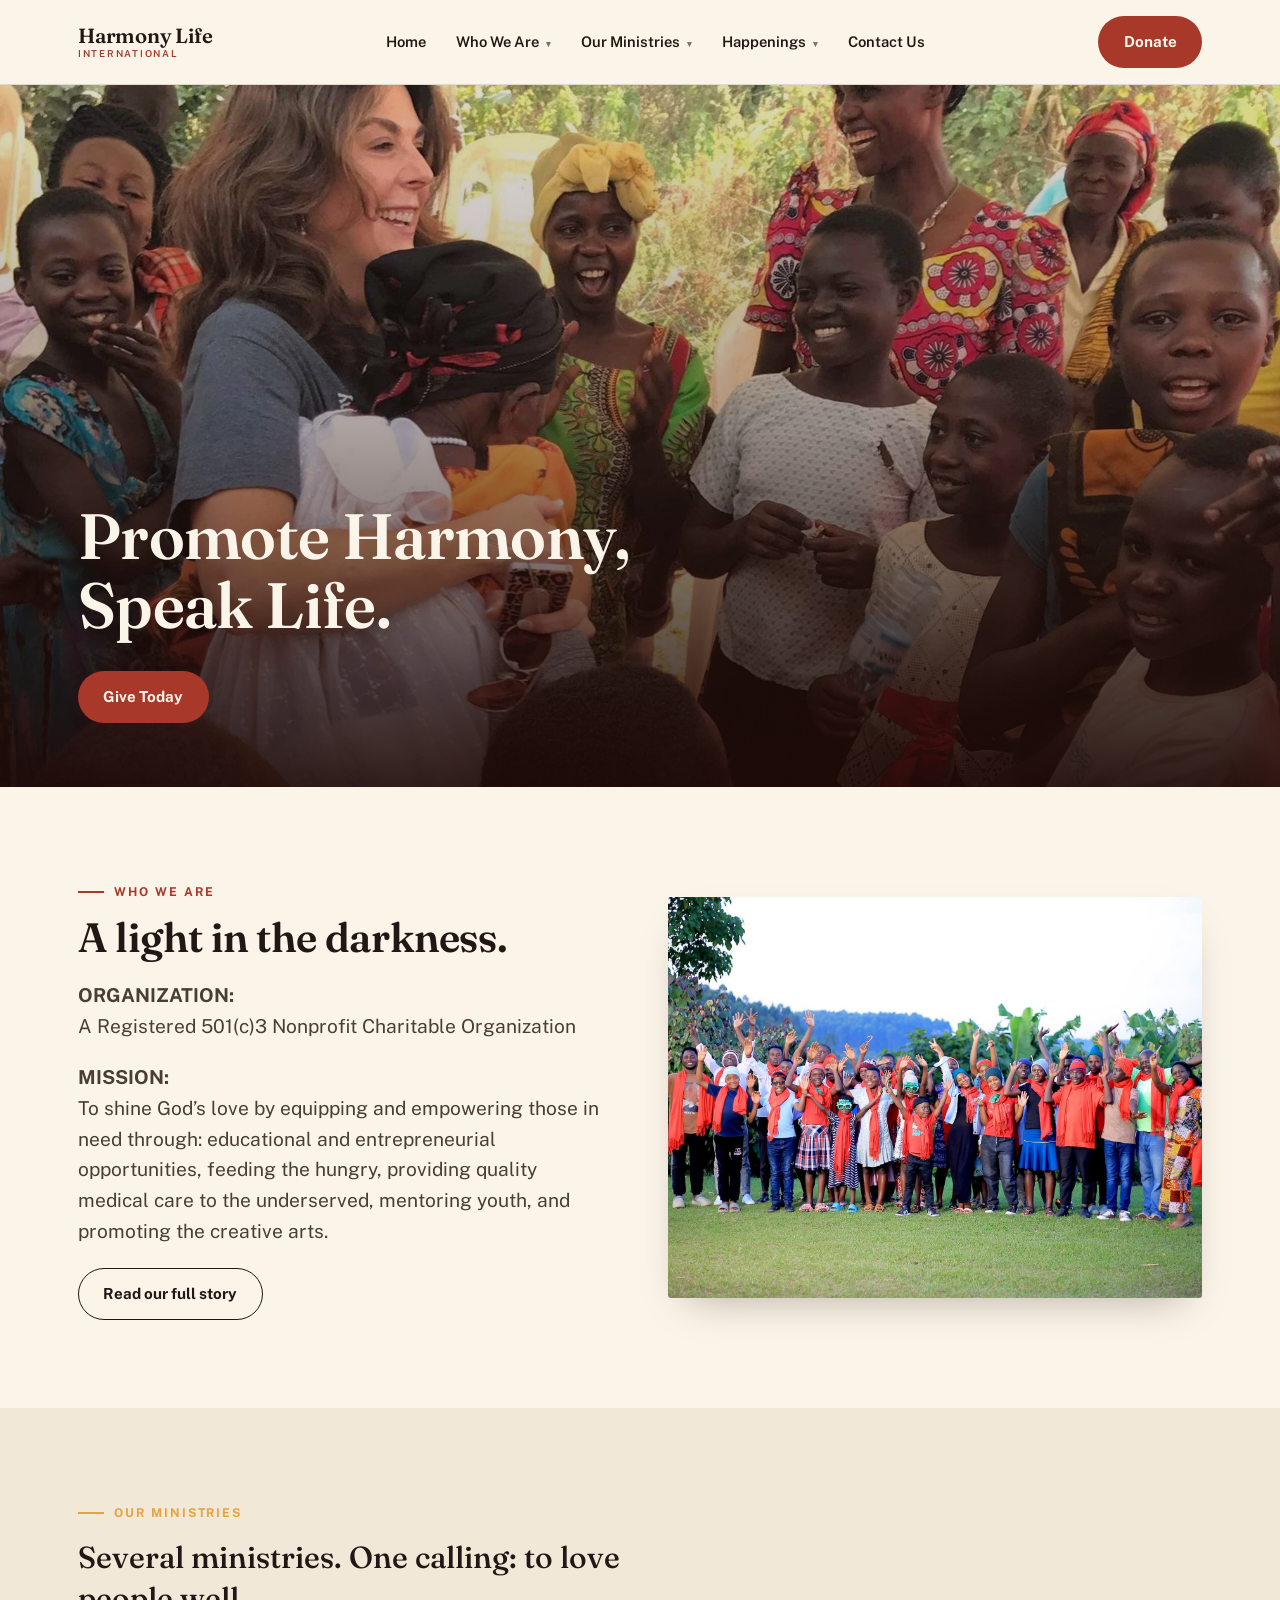
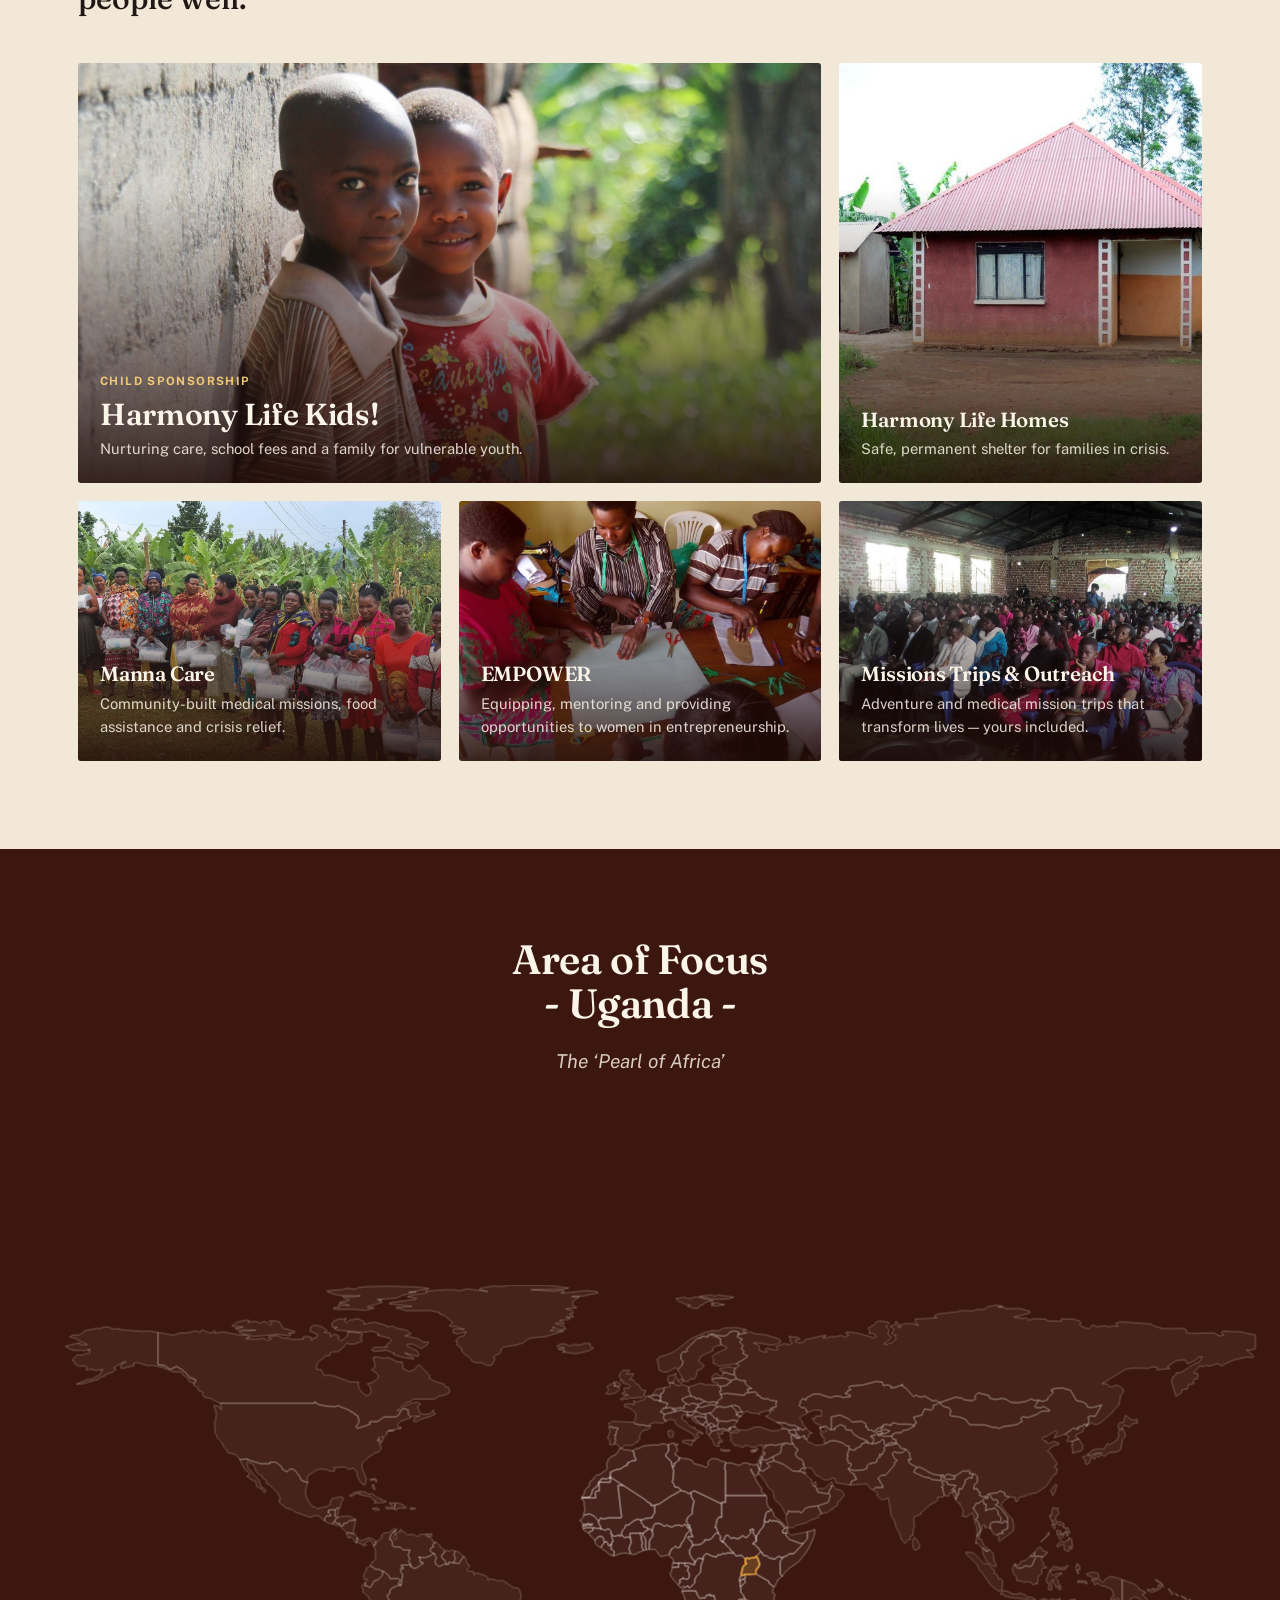
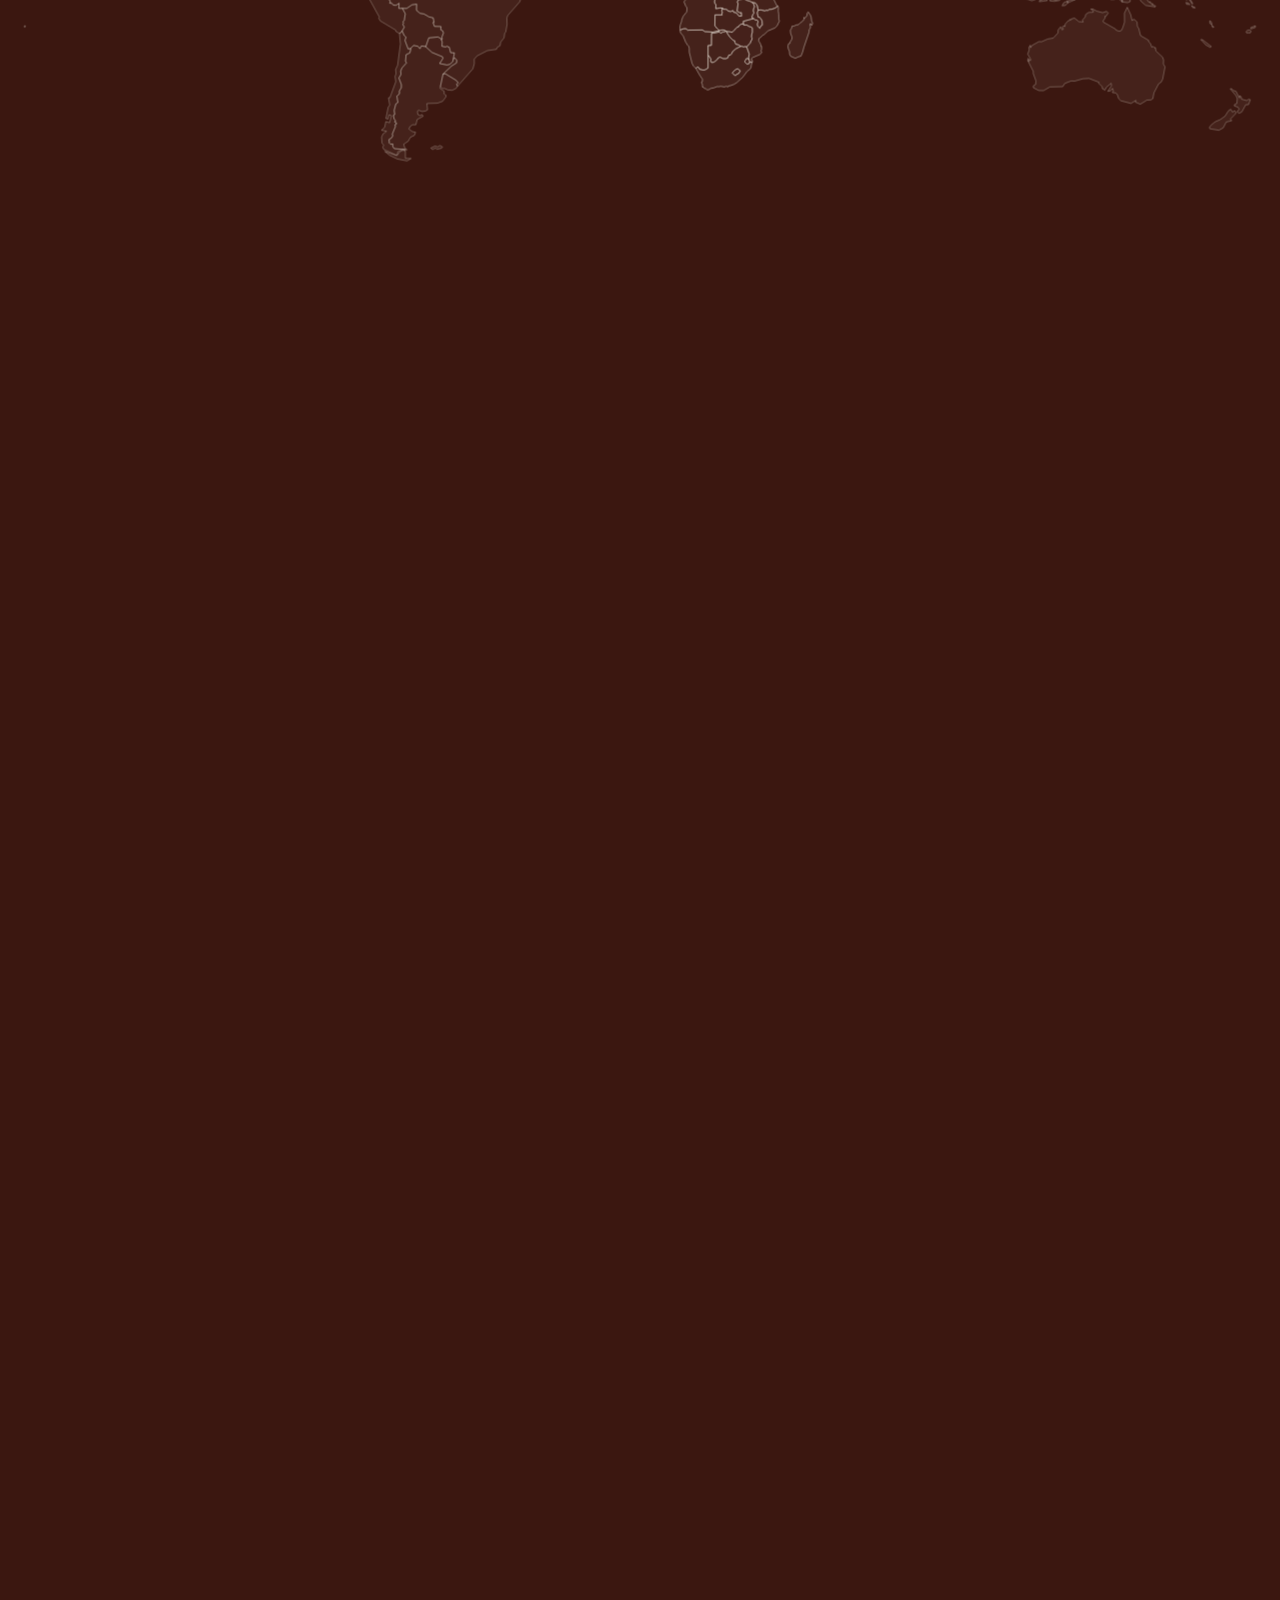
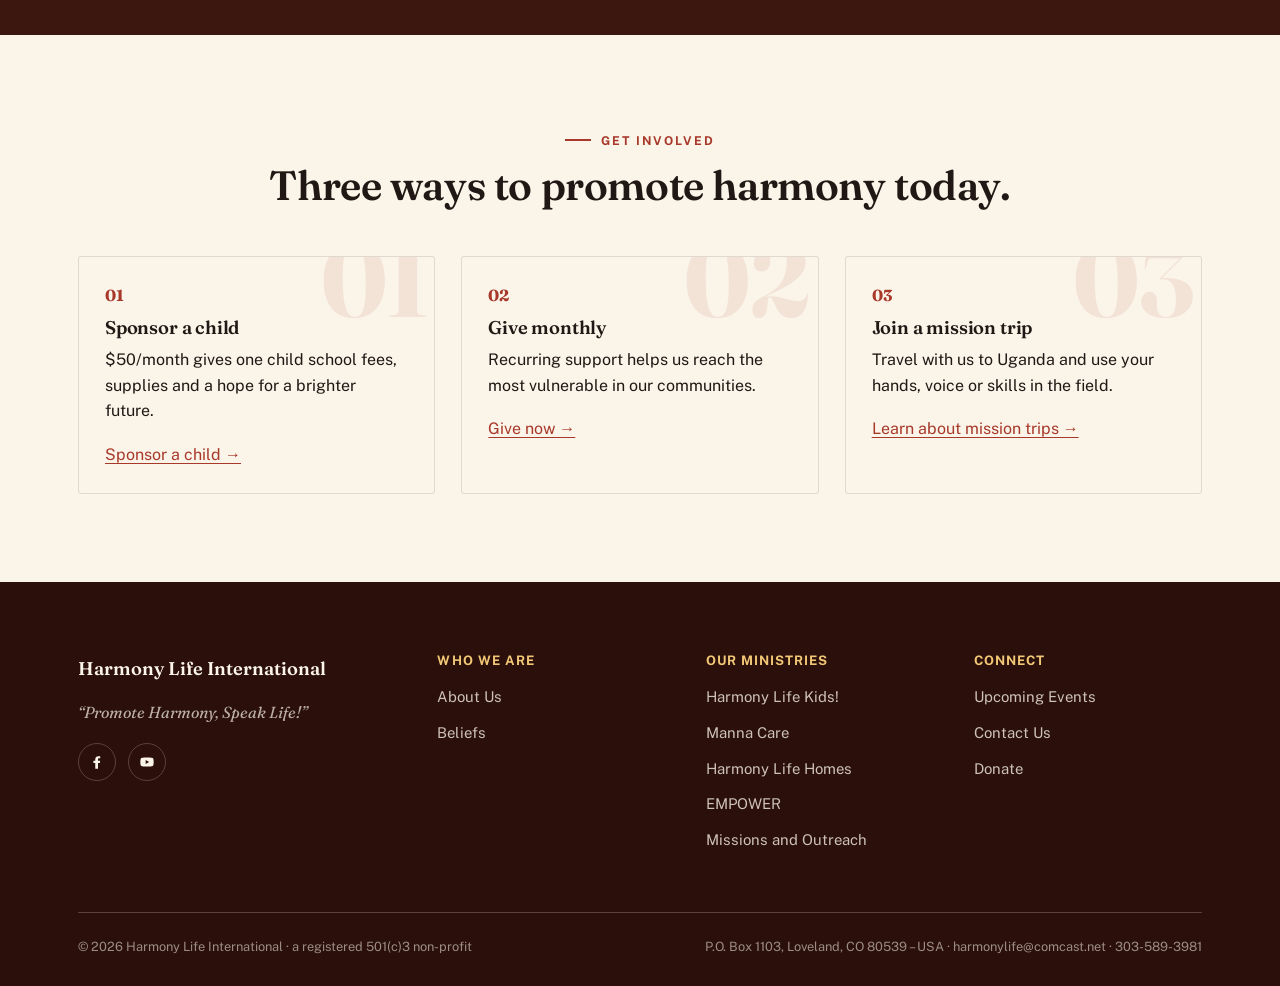
==== commit 2c05c50e: "commut" ====
--- a/index.html
+++ b/index.html
@@ -54,7 +54,7 @@
       <div>
         <p class="eyebrow">Who we are</p>
         <h2 class="h-section">A light in the darkness.</h2>
-        <p class="lede"><strong>ORGANIZATION:</strong><br>A Registered 501(c)3 Nonprofit Charitable Organization - Since 2012</p>
+        <p class="lede"><strong>ORGANIZATION:</strong><br>A Registered 501(c)3 Nonprofit Charitable Organization</p>
         <p class="lede"><strong>MISSION:</strong><br>To shine God&rsquo;s love by equipping and empowering those in need through: educational and entrepreneurial opportunities, feeding the hungry, providing quality medical care to the underserved, mentoring youth, and promoting the creative arts.</p>
         <a href="about.html" class="btn btn-ghost-dark">Read our full story</a>
       </div>
--- a/css/style.css
+++ b/css/style.css
@@ -504,6 +504,8 @@
 .split.reverse .split-media{ order:2; }
 .split-media img{ border-radius: var(--radius); box-shadow: var(--shadow); width:100%; height:100%; object-fit:cover; }
 .split-media.short img{ aspect-ratio: 4/3; }
+.farm-photo{ overflow:hidden; border-radius:var(--radius); }
+.farm-photo img{ transform:scale(1.12); transform-origin:35% 42%; }
 @media (max-width: 860px){
   .split-media.thin-mobile img{ aspect-ratio: 16/9; }
 }
@@ -541,6 +543,8 @@
 .photo-grid{ display:grid; grid-template-columns: repeat(4,1fr); gap: 14px; }
 .photo-grid img{ border-radius: var(--radius); aspect-ratio: 3/4; object-fit:cover; width:100%; }
 .photo-grid .wide{ grid-column: span 2; aspect-ratio: 3/2; }
+.clinic-photo-grid figure{ margin:0; }
+.clinic-photo-grid figcaption{ margin-top:8px; color:rgba(251,244,233,0.78); font-size:0.82rem; line-height:1.4; }
 .photo-grid.cols-3{ grid-template-columns: repeat(3,1fr); } /* one tall + one wide fills a row exactly */
 @media (max-width: 760px){ .photo-grid{ grid-template-columns: repeat(2,1fr); } .photo-grid .wide{ grid-column: span 2; } }
 
@@ -551,11 +555,14 @@
 /* leadership */
 .people-grid{ display:grid; grid-template-columns: repeat(2,1fr); gap: 40px; }
 .person{ display:grid; grid-template-columns: 160px 1fr; gap: 22px; align-items:start; }
-.person img{ border-radius: var(--radius); aspect-ratio: 1/1; object-fit:cover; box-shadow: var(--shadow); }
+.person-photo{ width:160px; aspect-ratio:1/1; overflow:hidden; border-radius:var(--radius); box-shadow:var(--shadow); }
+.person-photo img{ display:block; width:100%; height:100%; object-fit:cover; }
+.person-photo .anne-photo{ object-position:center top; }
+.person-photo .ken-photo{ transform:scale(1.12); }
 .person h3{ font-size: 1.2rem; margin-bottom:2px; }
 .person .role{ color: var(--brick); font-weight:700; font-size: 0.82rem; text-transform:uppercase; letter-spacing:0.06em; margin-bottom: 10px; display:block; }
 @media (max-width: 700px){ .people-grid{ grid-template-columns: 1fr; } }
-@media (max-width: 460px){ .person{ grid-template-columns: 100px 1fr; } }
+@media (max-width: 460px){ .person{ grid-template-columns: 100px 1fr; } .person-photo{ width:100px; } }
 
 /* forms / contact */
 .contact-grid{ display:grid; grid-template-columns: 1fr 1fr; gap: 56px; }
